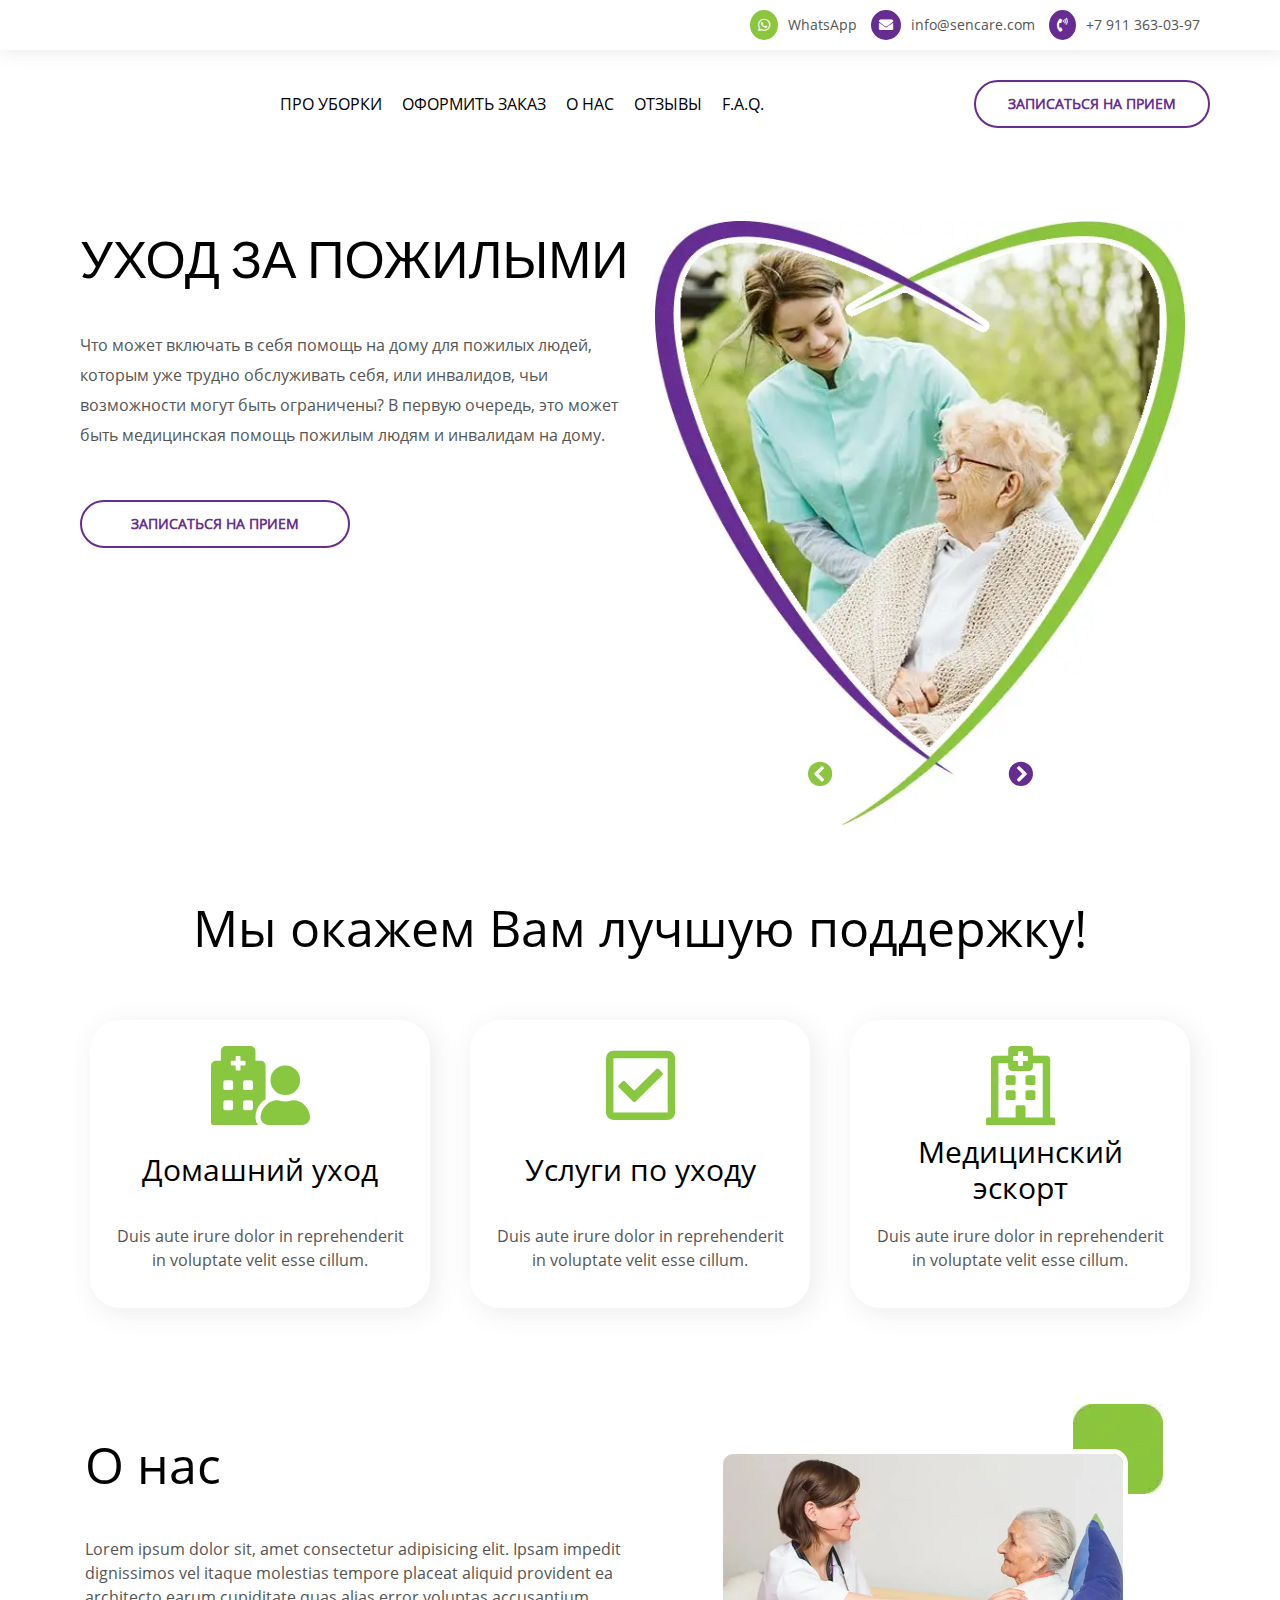
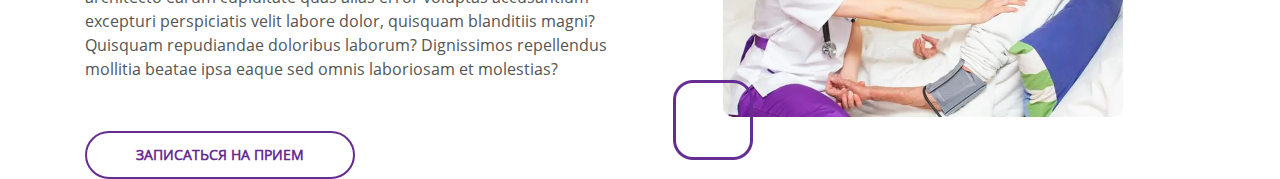
==== index.html @ 5b48b62e "fix" ====
<!DOCTYPE html>
<html lang="ru">
<head>
    <meta charset="UTF-8">
    <meta name="viewport" content="width=device-width, initial-scale=1.0">
    <link rel="stylesheet" href="css/style.min.css">
    <title>Document</title>
</head>
<body>
    <div class="wrapper">
            <header class="header" >

        <div class="header__contacts">
            <div class="_container">
                <div data-da="menu__list,5,992" class="header__items">
                    <a class="header__contacts-link header__whatsapp fab fa-whatsapp" href="https://wa.me/79113630397">WhatsApp</a>
                    <a class="header__contacts-link fas fa-envelope" href="mailto:info@sencare.com">info@sencare.com</a>
                    <a class="header__contacts-link fas fa-phone-volume" href="tel:79113630397">+7 911 363-03-97</a>
                </div>
            </div>
        </div>

        <div class="header__container _container">
            <div class="header__menu menu">
                <a class="header__logo" href="/"><picture><source srcset="img/Logo.webp" type="image/webp"><img src="img/Logo.png" alt=""></picture></a>
                <div class="menu__icon icon-menu">
                    <span></span>
                    <span></span>
                    <span></span>
                </div>
                <nav class="menu__body">
                    <ul class="menu__list">
                            <li><a href="#" class="menu__link">Про уборки</a></li>
                            <li><a href="#" class="menu__link">Оформить заказ</a></li>
                            <li><a href="#" class="menu__link">О нас</a></li>
                            <li><a href="#" class="menu__link">Отзывы</a></li>
                            <li><a href="#" class="menu__link">F.A.Q.</a></li>
                    </ul>
                </nav>
                <a  data-da="menu__list,8,992" class="header__enter" href="#">ЗАПИСАТЬСЯ НА ПРИЕМ</a>
            </div>
        </div>
    </header>



        <main>
        <article>
           
   <div class="hero section">
      <div class="hero__container _container">
         <div class="hero__element hero__element-title">
            <div class="hero__title">
               <h1>Уход за пожилыми</h1>
            </div>
            <div class="hero__subtitle">
               <p>Что может включать в себя помощь на дому для пожилых людей, которым уже трудно обслуживать себя, или инвалидов, чьи возможности могут быть ограничены? В первую очередь, это может быть медицинская помощь пожилым людям и инвалидам на дому.</p>
            </div>
            <div class="hero__button">
               <a href="#">Записаться на прием</a>
            </div>
         </div>
         <div class="hero__element hero__element-slider">
            <div class="hero__slider">
               <div class="hero__slider-block">
                  <picture><source srcset="./img/oldwomen.webp" type="image/webp"><img src="./img/oldwomen.jpg" alt=""></picture>
                  <picture><source srcset="./img/0223_637255878101756199.webp" type="image/webp"><img src="./img/0223_637255878101756199.jpg" alt=""></picture>
                  <picture><source srcset="./img/pozily.webp" type="image/webp"><img src="./img/pozily.jpg" alt=""></picture>
               </div>
            </div>
         </div>
      </div>
   </div>
   
   
   <section class="section offer">
      <div class="offer__container _container">
         <div class="section__title">
            <h2>Мы окажем Вам лучшую поддержку!</h2>
         </div>
   
         <div class="offer__item">
            <div class="offer__items">
               <div class="offer__items-icon">
                  <i class="fas fa-hospital-user"></i>
               </div>
               <div class="offer__items-title">
                  <h3>Домашний уход</h3>
               </div>
               <div class="offer__items-desk">
                  <p>Duis aute irure dolor in reprehenderit in voluptate velit esse cillum.</p>
                  
               </div>
            </div>
            <div class="offer__items">
               <div class="offer__items-icon">
                  <i class="far fa-check-square"></i>
               </div>
               <div class="offer__items-title">
                  <h3> Услуги по уходу</h3>
               </div>
               <div class="offer__items-desk">
                  <p>Duis aute irure dolor in reprehenderit in voluptate velit esse cillum.</p>
               </div>
            </div>
            <div class="offer__items">
               <div class="offer__items-icon">
                  <i class="far fa-hospital"></i>
               </div>
               <div class="offer__items-title">
                  <h3>Медицинский эскорт</h3>
               </div>
               <div class="offer__items-desk">
                  <p>Duis aute irure dolor in reprehenderit in voluptate velit esse cillum.</p>
               </div>
            </div>
         </div>
      </div>
   </section>

<section class="about section">
   <div class="about__container _container">
      <div class="about__items">
         <div class="about__item">
            <div class="section__title section__title-about">
               <h2>О нас</h2>
            </div>
            <div class="about__description">
               <p>Lorem ipsum dolor sit, amet consectetur adipisicing elit. Ipsam impedit dignissimos vel itaque molestias tempore placeat aliquid provident ea architecto earum cupiditate quas alias error voluptas accusantium excepturi perspiciatis velit labore dolor, quisquam blanditiis magni? Quisquam repudiandae doloribus laborum? Dignissimos repellendus mollitia beatae ipsa eaque sed omnis laboriosam et molestias?</p>
            </div>
            <div class="hero__button">
               <a href="#">Записаться на прием</a>
            </div>
         </div>
         <div class="about__image">
            <div class="about__image-block">
               <picture><source srcset="./img/5556.webp" type="image/webp"><img src="./img/5556.jpg" alt=""></picture>
            </div>
         </div>
      </div>
   </div>
</section>











</article>




        </main>
        
    </div>
    <script src="js/script.min.js"></script>

</body>
</html>
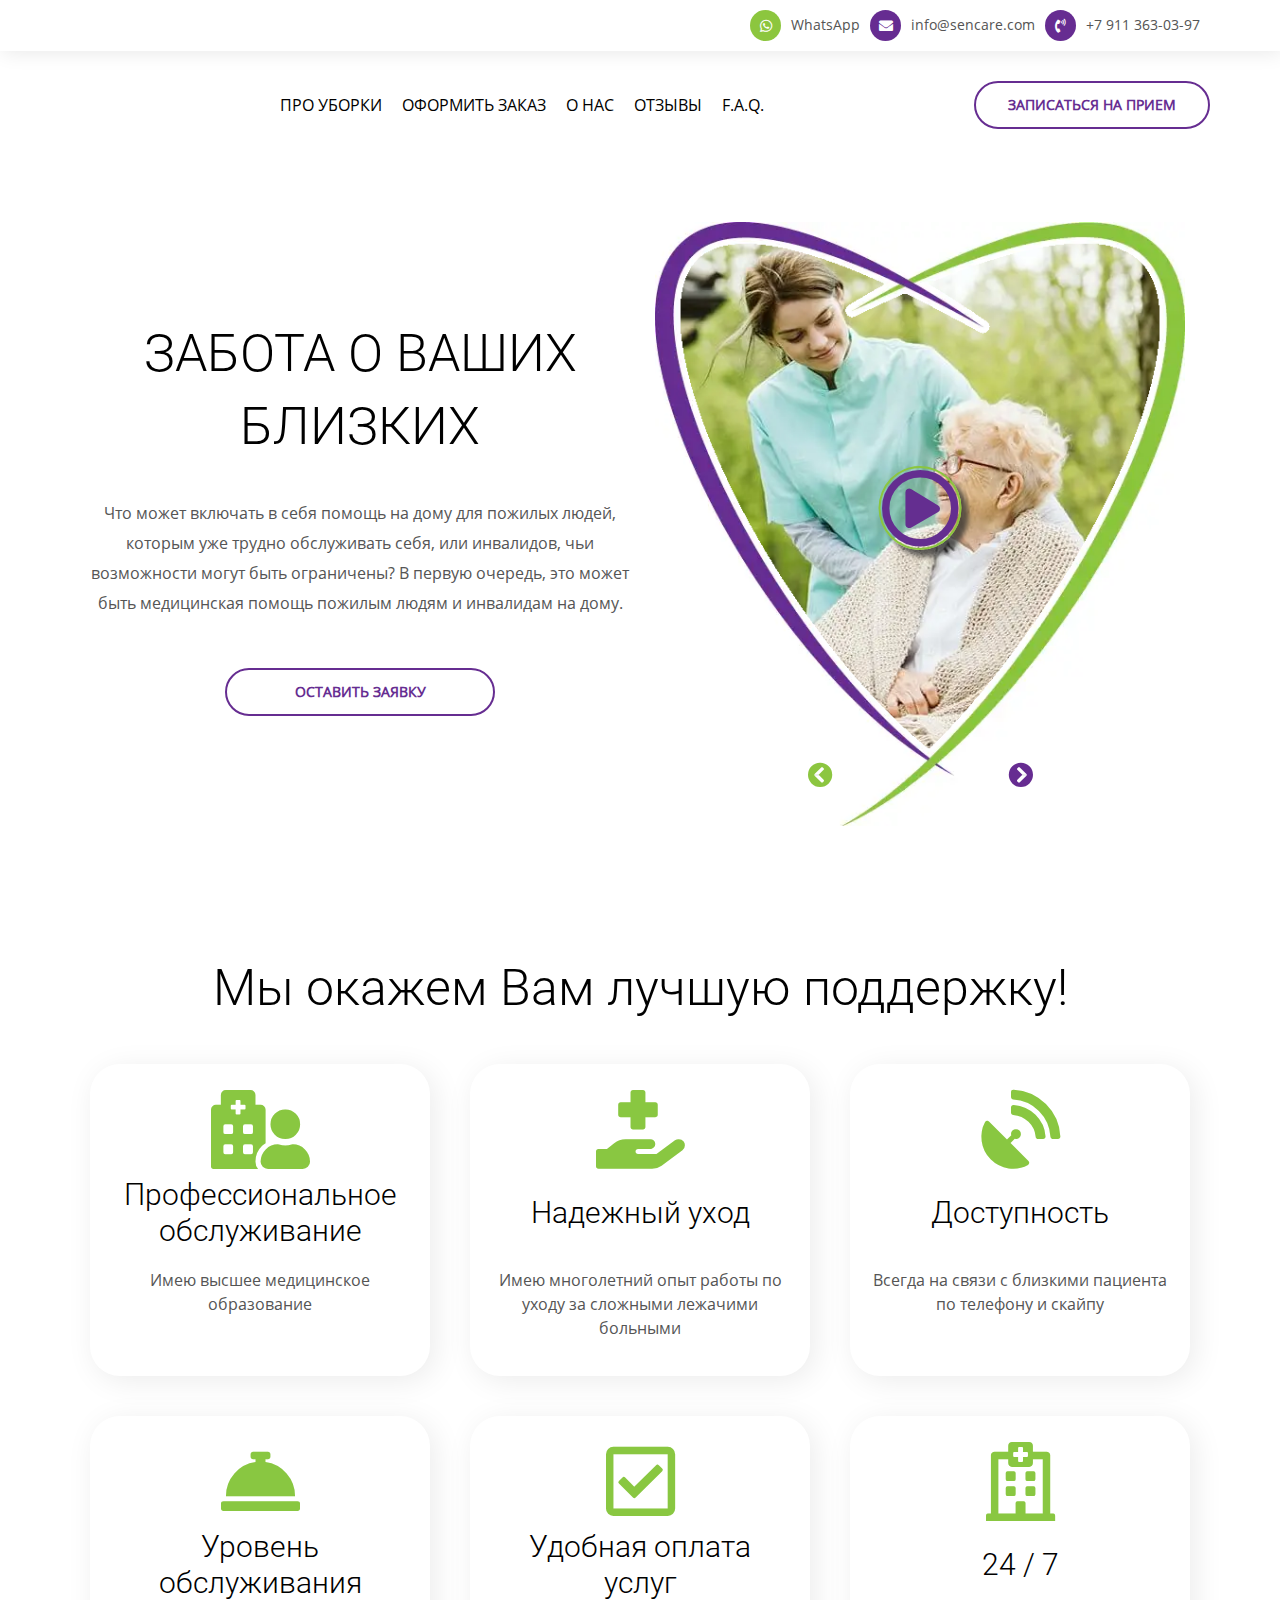
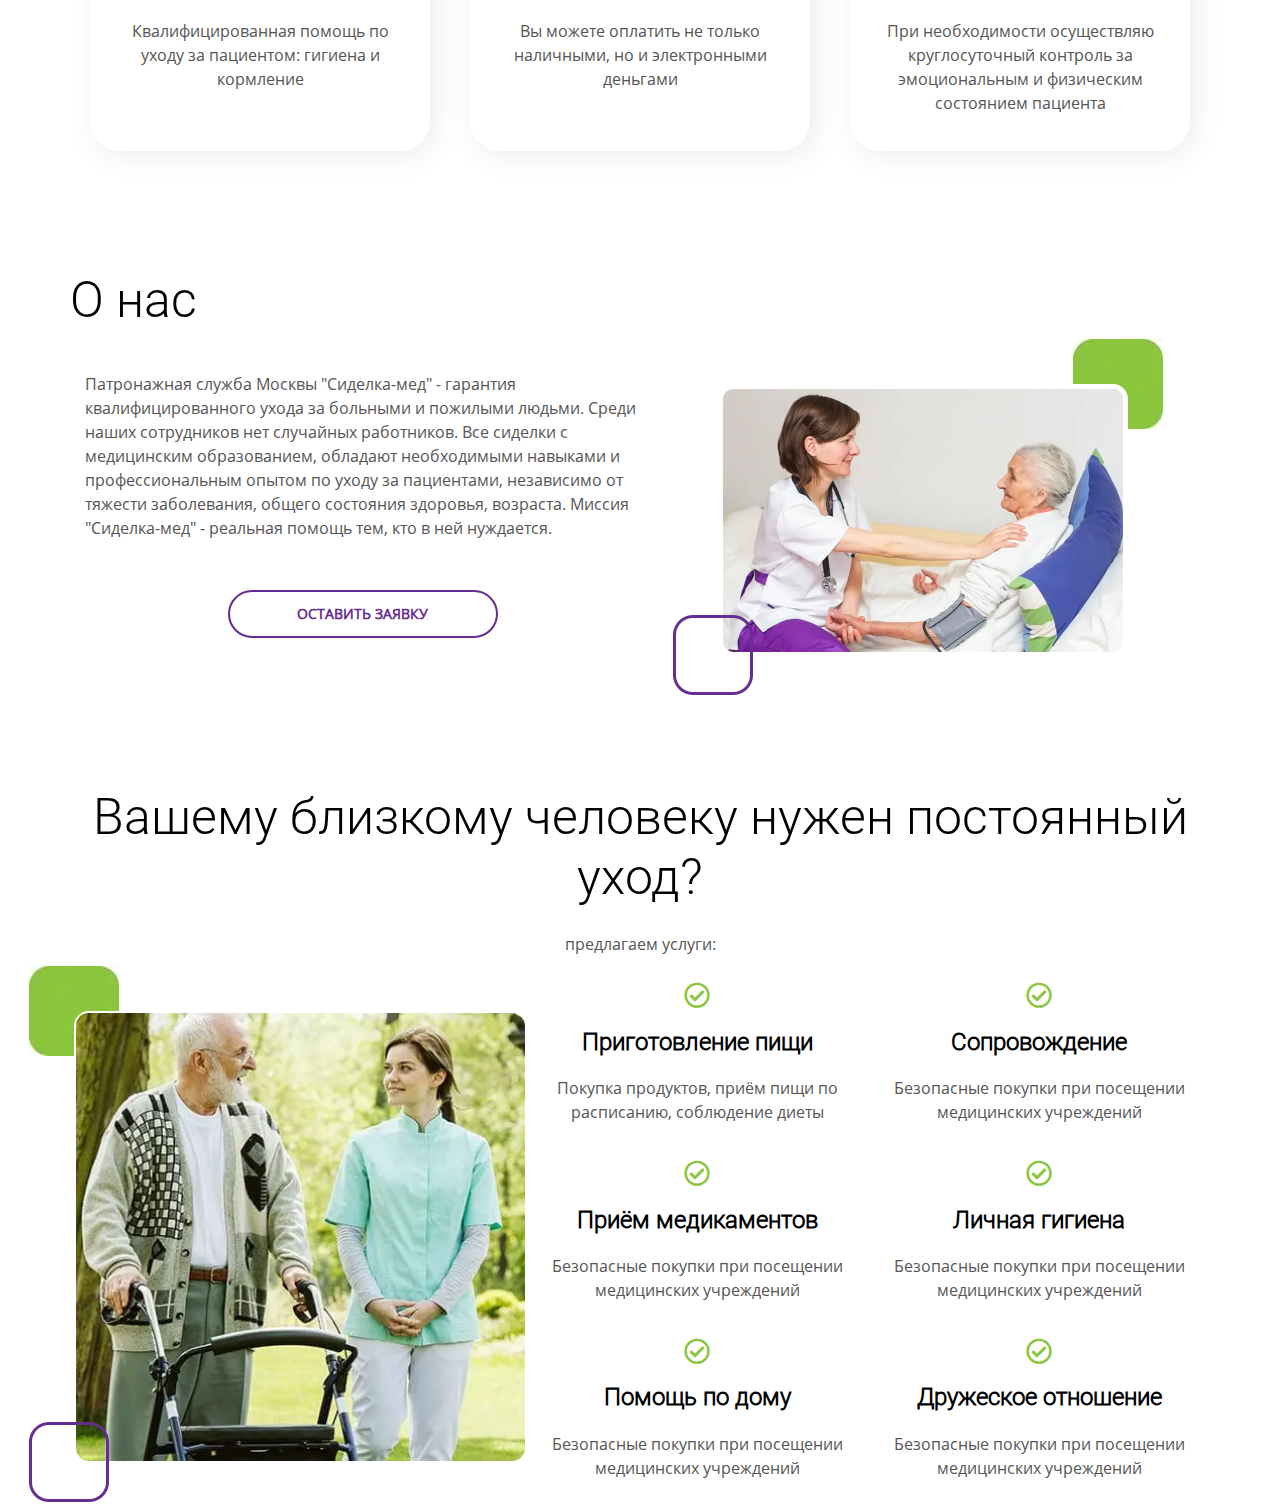
==== commit f5dce1ee: "add youtube" ====
--- a/index.html
+++ b/index.html
@@ -1,165 +1,347 @@
-<!DOCTYPE html>
-<html lang="ru">
-<head>
-    <meta charset="UTF-8">
-    <meta name="viewport" content="width=device-width, initial-scale=1.0">
-    <link rel="stylesheet" href="css/style.min.css">
-    <title>Document</title>
-</head>
-<body>
-    <div class="wrapper">
-            <header class="header" >
-
-        <div class="header__contacts">
-            <div class="_container">
-                <div data-da="menu__list,5,992" class="header__items">
-                    <a class="header__contacts-link header__whatsapp fab fa-whatsapp" href="https://wa.me/79113630397">WhatsApp</a>
-                    <a class="header__contacts-link fas fa-envelope" href="mailto:info@sencare.com">info@sencare.com</a>
-                    <a class="header__contacts-link fas fa-phone-volume" href="tel:79113630397">+7 911 363-03-97</a>
-                </div>
-            </div>
-        </div>
-
-        <div class="header__container _container">
-            <div class="header__menu menu">
-                <a class="header__logo" href="/"><picture><source srcset="img/Logo.webp" type="image/webp"><img src="img/Logo.png" alt=""></picture></a>
-                <div class="menu__icon icon-menu">
-                    <span></span>
-                    <span></span>
-                    <span></span>
-                </div>
-                <nav class="menu__body">
-                    <ul class="menu__list">
-                            <li><a href="#" class="menu__link">Про уборки</a></li>
-                            <li><a href="#" class="menu__link">Оформить заказ</a></li>
-                            <li><a href="#" class="menu__link">О нас</a></li>
-                            <li><a href="#" class="menu__link">Отзывы</a></li>
-                            <li><a href="#" class="menu__link">F.A.Q.</a></li>
-                    </ul>
-                </nav>
-                <a  data-da="menu__list,8,992" class="header__enter" href="#">ЗАПИСАТЬСЯ НА ПРИЕМ</a>
-            </div>
-        </div>
-    </header>
-
-
-
-        <main>
-        <article>
-           
-   <div class="hero section">
-      <div class="hero__container _container">
-         <div class="hero__element hero__element-title">
-            <div class="hero__title">
-               <h1>Уход за пожилыми</h1>
-            </div>
-            <div class="hero__subtitle">
-               <p>Что может включать в себя помощь на дому для пожилых людей, которым уже трудно обслуживать себя, или инвалидов, чьи возможности могут быть ограничены? В первую очередь, это может быть медицинская помощь пожилым людям и инвалидам на дому.</p>
-            </div>
-            <div class="hero__button">
-               <a href="#">Записаться на прием</a>
-            </div>
-         </div>
-         <div class="hero__element hero__element-slider">
-            <div class="hero__slider">
-               <div class="hero__slider-block">
-                  <picture><source srcset="./img/oldwomen.webp" type="image/webp"><img src="./img/oldwomen.jpg" alt=""></picture>
-                  <picture><source srcset="./img/0223_637255878101756199.webp" type="image/webp"><img src="./img/0223_637255878101756199.jpg" alt=""></picture>
-                  <picture><source srcset="./img/pozily.webp" type="image/webp"><img src="./img/pozily.jpg" alt=""></picture>
-               </div>
-            </div>
-         </div>
-      </div>
-   </div>
-   
-   
-   <section class="section offer">
-      <div class="offer__container _container">
-         <div class="section__title">
-            <h2>Мы окажем Вам лучшую поддержку!</h2>
-         </div>
-   
-         <div class="offer__item">
-            <div class="offer__items">
-               <div class="offer__items-icon">
-                  <i class="fas fa-hospital-user"></i>
-               </div>
-               <div class="offer__items-title">
-                  <h3>Домашний уход</h3>
-               </div>
-               <div class="offer__items-desk">
-                  <p>Duis aute irure dolor in reprehenderit in voluptate velit esse cillum.</p>
-                  
-               </div>
-            </div>
-            <div class="offer__items">
-               <div class="offer__items-icon">
-                  <i class="far fa-check-square"></i>
-               </div>
-               <div class="offer__items-title">
-                  <h3> Услуги по уходу</h3>
-               </div>
-               <div class="offer__items-desk">
-                  <p>Duis aute irure dolor in reprehenderit in voluptate velit esse cillum.</p>
-               </div>
-            </div>
-            <div class="offer__items">
-               <div class="offer__items-icon">
-                  <i class="far fa-hospital"></i>
-               </div>
-               <div class="offer__items-title">
-                  <h3>Медицинский эскорт</h3>
-               </div>
-               <div class="offer__items-desk">
-                  <p>Duis aute irure dolor in reprehenderit in voluptate velit esse cillum.</p>
-               </div>
-            </div>
-         </div>
-      </div>
-   </section>
-
-<section class="about section">
-   <div class="about__container _container">
-      <div class="about__items">
-         <div class="about__item">
-            <div class="section__title section__title-about">
-               <h2>О нас</h2>
-            </div>
-            <div class="about__description">
-               <p>Lorem ipsum dolor sit, amet consectetur adipisicing elit. Ipsam impedit dignissimos vel itaque molestias tempore placeat aliquid provident ea architecto earum cupiditate quas alias error voluptas accusantium excepturi perspiciatis velit labore dolor, quisquam blanditiis magni? Quisquam repudiandae doloribus laborum? Dignissimos repellendus mollitia beatae ipsa eaque sed omnis laboriosam et molestias?</p>
-            </div>
-            <div class="hero__button">
-               <a href="#">Записаться на прием</a>
-            </div>
-         </div>
-         <div class="about__image">
-            <div class="about__image-block">
-               <picture><source srcset="./img/5556.webp" type="image/webp"><img src="./img/5556.jpg" alt=""></picture>
-            </div>
-         </div>
-      </div>
-   </div>
-</section>
-
-
-
-
-
-
-
-
-
-
-
-</article>
-
-
-
-
-        </main>
-        
-    </div>
-    <script src="js/script.min.js"></script>
-
-</body>
+<!DOCTYPE html>+<html lang="ru">+<head>+    <meta charset="UTF-8">+    <meta name="viewport" content="width=device-width, initial-scale=1.0">+    <link rel="stylesheet" href="css/style.min.css">+    <title>Document</title>+</head>+<body>+    <div class="wrapper">+            <header class="header" >++        <div class="header__contacts">+            <div class="_container">+                <div data-da="menu__list,5,992" class="header__items">+                    <a class="header__contacts-link header__whatsapp fab fa-whatsapp" href="https://wa.me/79113630397">WhatsApp</a>+                    <a class="header__contacts-link fas fa-envelope" href="mailto:info@sencare.com">info@sencare.com</a>+                    <a class="header__contacts-link fas fa-phone-volume" href="tel:79113630397">+7 911 363-03-97</a>+                </div>+            </div>+        </div>++        <div class="header__container _container">+            <div class="header__menu menu">+                <a class="header__logo" href="/"><picture><source srcset="img/Logo.webp" type="image/webp"><img src="img/Logo.png" alt=""></picture></a>+                <div class="menu__icon icon-menu">+                    <span></span>+                    <span></span>+                    <span></span>+                </div>+                <nav class="menu__body">+                    <ul class="menu__list">+                            <li><a href="#" class="menu__link">Про уборки</a></li>+                            <li><a href="#" class="menu__link">Оформить заказ</a></li>+                            <li><a href="#" class="menu__link">О нас</a></li>+                            <li><a href="#" class="menu__link">Отзывы</a></li>+                            <li><a href="#" class="menu__link">F.A.Q.</a></li>+                    </ul>+                </nav>+                <a  data-da="menu__list,8,992" class="header__enter" href="#">ЗАПИСАТЬСЯ НА ПРИЕМ</a>+            </div>+        </div>+    </header>++++        <main>+            <article>+   <div class="hero section">+      <div class="hero__container _container">+         <div class="hero__element hero__element-title">+            <div class="hero__title">+               <h1>Забота о Ваших близких</h1>+            </div>+            <div class="hero__subtitle">+               <p>Что может включать в себя помощь на дому для пожилых людей, которым уже трудно обслуживать себя, или инвалидов, чьи возможности могут быть ограничены? В первую очередь, это может быть медицинская помощь пожилым людям и инвалидам на дому.</p>+            </div>+            <div class="hero__button">+               <a href="#">Оставить заявку</a>+            </div>+         </div>+         <div class="hero__element hero__element-slider">+            <div class="hero__slider">+               <div class="hero__slider-youtube  js-trigger-video-modal"  data-youtube-id="8JLVFdvOZoM" ><i class="far fa-play-circle"></i></div>+               <div class="hero__slider-block">+                  <picture><source srcset="./img/oldwomen.webp" type="image/webp"><img src="./img/oldwomen.jpg" alt=""></picture>+                  <picture><source srcset="./img/0223_637255878101756199.webp" type="image/webp"><img src="./img/0223_637255878101756199.jpg" alt=""></picture>+                  <picture><source srcset="./img/pozily.webp" type="image/webp"><img src="./img/pozily.jpg" alt=""></picture>+               </div>+            </div>+         </div>+      </div>+   </div>+   +   +   <section class="section offer">+      <div class="offer__container _container">+         <div class="section__title">+            <h2>Мы окажем Вам лучшую поддержку!</h2>+         </div>+   +         <div class="offer__item">+            <div class="offer__items">+               <div class="offer__items-icon">+                  <i class="fas fa-hospital-user"></i>+               </div>+               <div class="offer__items-title">+                  <h3>Профессиональное обслуживание</h3>+               </div>+               <div class="offer__items-desk">+                  <p>Имею высшее медицинское+                     образование </p>+                  +               </div>+            </div>+            <div class="offer__items">+               <div class="offer__items-icon">+                  <i class="fas fa-hand-holding-medical"></i>+               </div>+               <div class="offer__items-title">+                  <h3>Надежный уход</h3>+               </div>+               <div class="offer__items-desk">+                  <p>Имею многолетний опыт работы+                     по уходу за сложными лежачими+                     больными</p>+               </div>+            </div>+            <div class="offer__items">+               <div class="offer__items-icon">+                  <i class="fas fa-satellite-dish"></i>+               </div>+               <div class="offer__items-title">+                  <h3>Доступность</h3>+               </div>+               <div class="offer__items-desk">+                  <p>Всегда на связи с близкими+                     пациента по телефону и скайпу</p>+               </div>+            </div>+            <div class="offer__items">+               <div class="offer__items-icon">+                  <i class="fas fa-concierge-bell"></i>+               </div>+               <div class="offer__items-title">+                  <h3>Уровень обслуживания</h3>+               </div>+               <div class="offer__items-desk">+                  <p>Квалифицированная помощь по+                     уходу за пациентом: гигиена и+                     кормление</p>+                  +               </div>+            </div>+            <div class="offer__items">+               <div class="offer__items-icon">+                  <i class="far fa-check-square"></i>+               </div>+               <div class="offer__items-title">+                  <h3>Удобная оплата услуг</h3>+               </div>+               <div class="offer__items-desk">+                  <p>Вы можете оплатить не только+                     наличными, но и электронными+                     деньгами</p>+               </div>+            </div>+            <div class="offer__items">+               <div class="offer__items-icon">+                  <i class="far fa-hospital"></i>+               </div>+               <div class="offer__items-title">+                  <h3>24 / 7</h3>+               </div>+               <div class="offer__items-desk">+                  <p>При необходимости осуществляю+                     круглосуточный контроль за+                     эмоциональным и физическим+                     состоянием пациента</p>+               </div>+            </div>+         </div>+      </div>+   </section>++<section class="about section">+   <div class="about__container _container">+      <div class="section__title section__title-about">+         <h2>О нас</h2>+      </div>+      <div class="about__items">+         <div class="about__item">+            <div class="about__description">+               <p>Патронажная служба Москвы "Сиделка-мед" - гарантия квалифицированного ухода за больными и пожилыми людьми. Среди наших сотрудников нет случайных работников. Все сиделки с медицинским образованием, обладают необходимыми навыками и профессиональным опытом по уходу за пациентами, независимо от тяжести заболевания, общего состояния здоровья, возраста. Миссия "Сиделка-мед" - реальная помощь тем, кто в ней нуждается.</p>+            </div>+            <div class="hero__button">+               <a href="#">Оставить заявку</a>+            </div>+         </div>+         <div class="about__image">+            <div class="about__image-block">+               <picture><source srcset="./img/5556.webp" type="image/webp"><img src="./img/5556.jpg" alt=""></picture>+            </div>+         </div>+      </div>+   </div>+</section>++<section class="service">+   <div class="service__container _container">+      <div class="section__title section__title-service">+         <h2>Вашему близкому человеку нужен постоянный уход?</h2>+         <p>предлагаем услуги:</p>+      </div>+      <div class="service__items">+         <div class="service__description">+            <picture><source srcset="./img/old-man.webp" type="image/webp"><img src="./img/old-man.jpg" alt=""></picture>+         </div>+         <div class="service__usl">+            <div class="service__block">+               <div class="service__block-icon">+                  <i class="far fa-check-circle"></i>+               </div>+               <div class="service__block-title">+                  <h2>Приготовление пищи</h2>+               </div>+               <div class="service__block-desk">+                  <p>Покупка продуктов, приём пищи по расписанию, соблюдение диеты</p>+               </div>+               <div class="service__block-prise">+               </div>+            </div>+            <div class="service__block">+               <div class="service__block-icon">+                  <i class="far fa-check-circle"></i>+               </div>+               <div class="service__block-title">+                  <h2>Сопровождение</h2>+               </div>+               <div class="service__block-desk">+                  <p>Безопасные покупки при посещении  медицинских учреждений</p>+               </div>+               <div class="service__block-prise">+               </div>+            </div>+            <div class="service__block">+               <div class="service__block-icon">+                  <i class="far fa-check-circle"></i>+               </div>+               <div class="service__block-title">+                  <h2>Приём медикаментов</h2>+               </div>+               <div class="service__block-desk">+                  <p>Безопасные покупки при посещении  медицинских учреждений</p>+               </div>+               <div class="service__block-prise">+               </div>+            </div>+            <div class="service__block">+               <div class="service__block-icon">+                  <i class="far fa-check-circle"></i>+               </div>+               <div class="service__block-title">+                  <h2>Личная гигиена</h2>+               </div>+               <div class="service__block-desk">+                  <p>Безопасные покупки при посещении  медицинских учреждений</p>+               </div>+               <div class="service__block-prise">+               </div>+            </div>+            <div class="service__block">+               <div class="service__block-icon">+                  <i class="far fa-check-circle"></i>+               </div>+               <div class="service__block-title">+                  <h2>Помощь по дому</h2>+               </div>+               <div class="service__block-desk">+                  <p>Безопасные покупки при посещении  медицинских учреждений</p>+               </div>+               <div class="service__block-prise">+               </div>+            </div>+            <div class="service__block">+               <div class="service__block-icon">+                  <i class="far fa-check-circle"></i>+               </div>+               <div class="service__block-title">+                  <h2>Дружеское отношение</h2>+               </div>+               <div class="service__block-desk">+                  <p>Безопасные покупки при посещении  медицинских учреждений</p>+               </div>+               <div class="service__block-prise">+               </div>+            </div>+         </div>+      </div>+   </div>+</section>++++++++++</article>++++<!-- video modal -->+<section class="video-modal">++   <!-- Modal Content Wrapper -->+   <div +        id="video-modal-content" class="video-modal-content"+    >+     +      <!-- iframe -->+      <iframe id="youtube"width="100%" height="100%" frameborder="0" allow="autoplay" allowfullscreen src="" ></iframe>++       <a +          href="#" +          class="close-video-modal" +       >+          <!-- X close video icon -->+         <svg +           version="1.1" +           xmlns="http://www.w3.org/2000/svg" +           xmlns:xlink="http://www.w3.org/1999/xlink"+           x="0"+           y="0"+           viewBox="0 0 32 32" +           style="enable-background:new 0 0 32 32;" +           xml:space="preserve" +           width="24" +           height="24" +         >++           <g id="icon-x-close">+               <path fill="#ffffff" d="M30.3448276,31.4576271 C29.9059965,31.4572473 29.4852797,31.2855701 29.1751724,30.980339 L0.485517241,2.77694915 C-0.122171278,2.13584324 -0.104240278,1.13679247 0.52607603,0.517159487 C1.15639234,-0.102473494 2.17266813,-0.120100579 2.82482759,0.477288136 L31.5144828,28.680678 C31.9872448,29.1460053 32.1285698,29.8453523 31.8726333,30.4529866 C31.6166968,31.0606209 31.0138299,31.4570487 30.3448276,31.4576271 Z" id="Shape"></path>+               <path fill="#ffffff" d="M1.65517241,31.4576271 C0.986170142,31.4570487 0.383303157,31.0606209 0.127366673,30.4529866 C-0.12856981,29.8453523 0.0127551942,29.1460053 0.485517241,28.680678 L29.1751724,0.477288136 C29.8273319,-0.120100579 30.8436077,-0.102473494 31.473924,0.517159487 C32.1042403,1.13679247 32.1221713,2.13584324 31.5144828,2.77694915 L2.82482759,30.980339 C2.51472031,31.2855701 2.09400353,31.4572473 1.65517241,31.4576271 Z" id="Shape"></path>+           </g>++         </svg>+       </a>++   </div><!-- end modal content wrapper -->+++   <!-- clickable overlay element -->+   <div class="overlay"></div>+++</section>+<!-- end video modal -->+        </main>+        +    </div>+    <script src="js/script.min.js"></script>++</body> </html>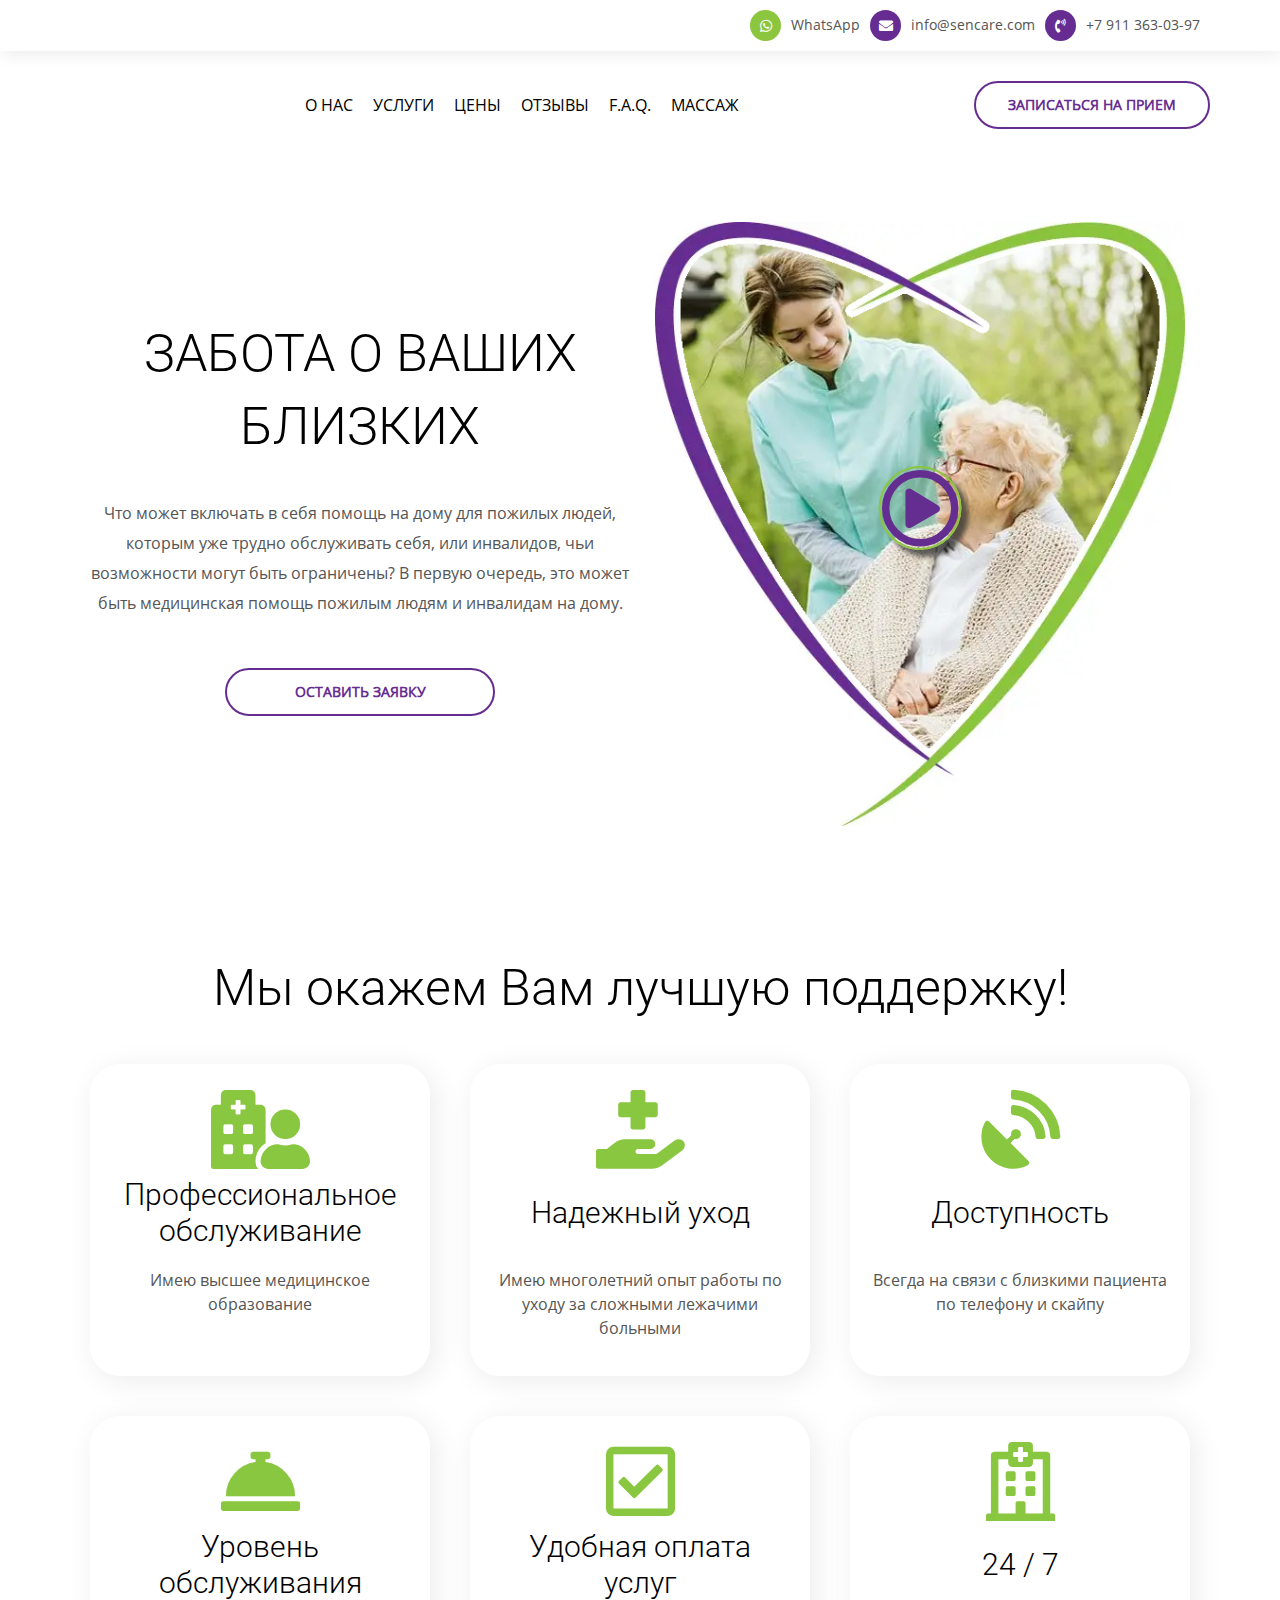
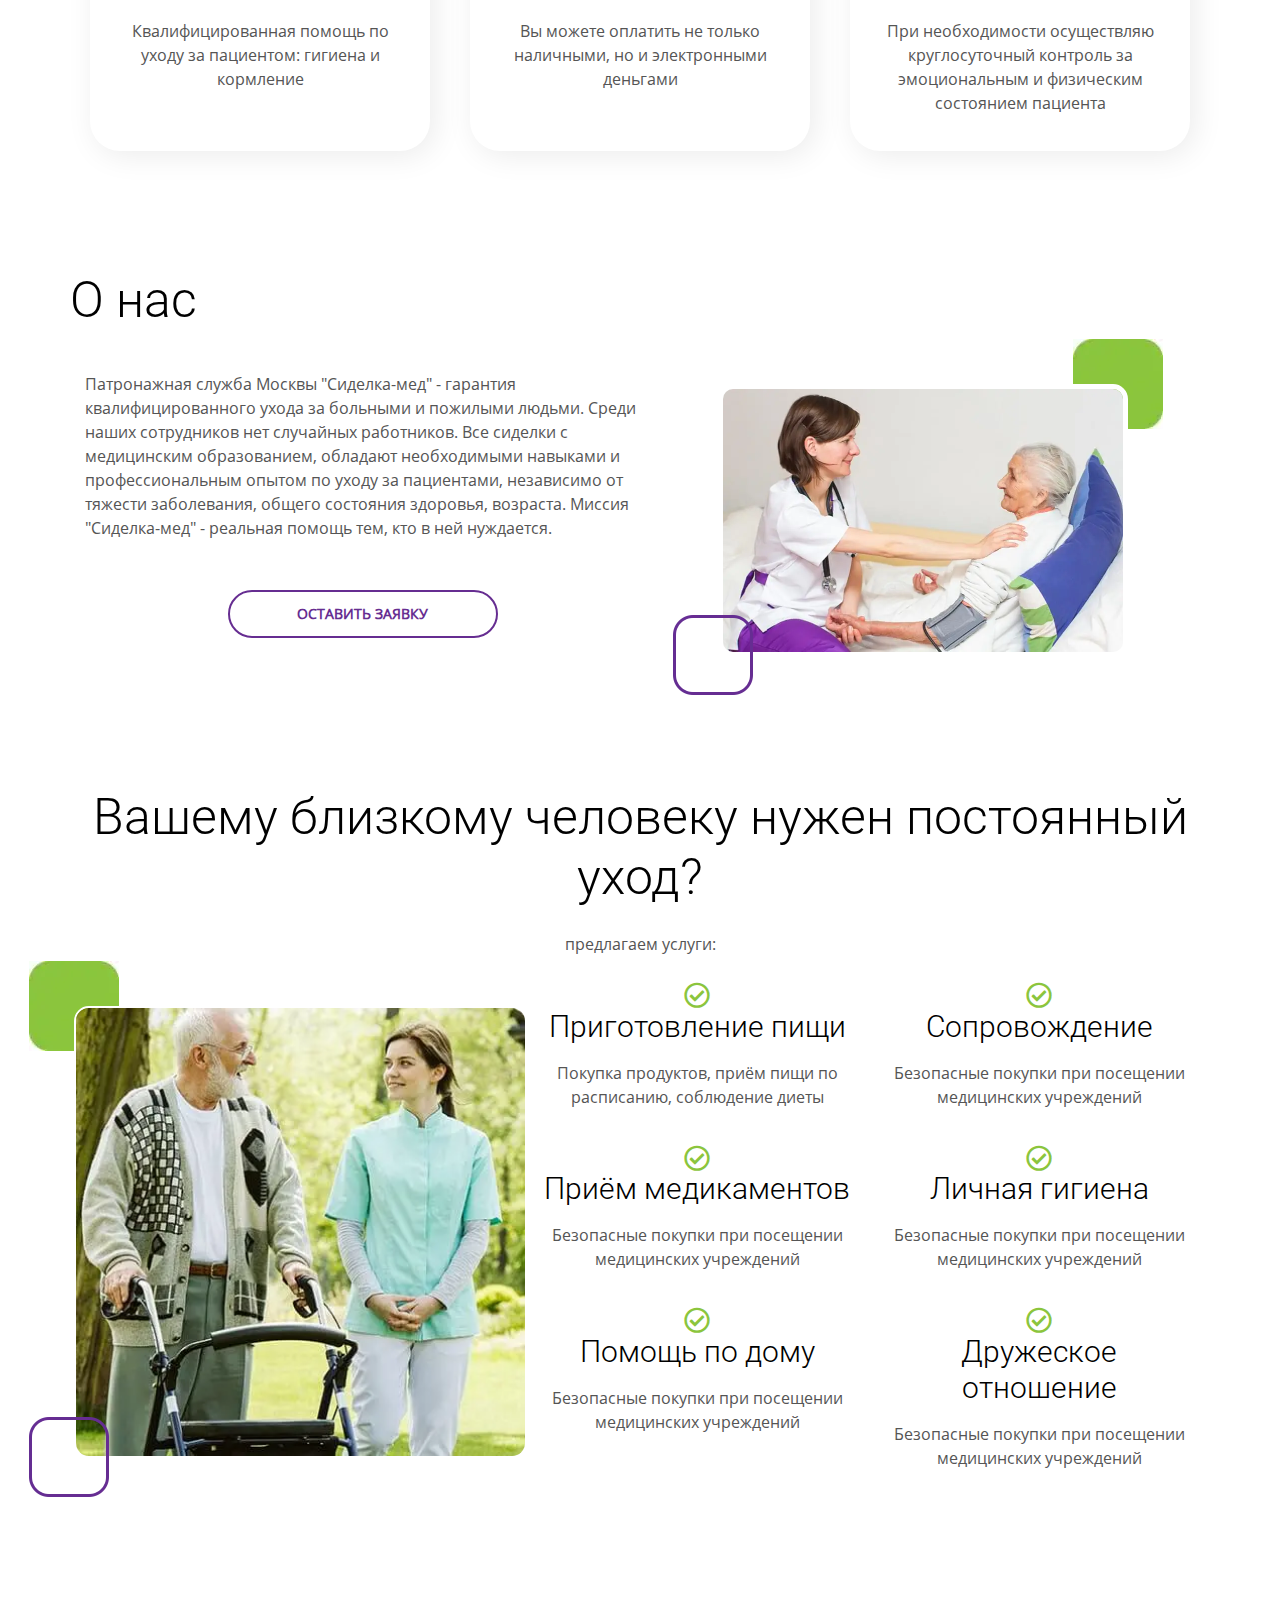
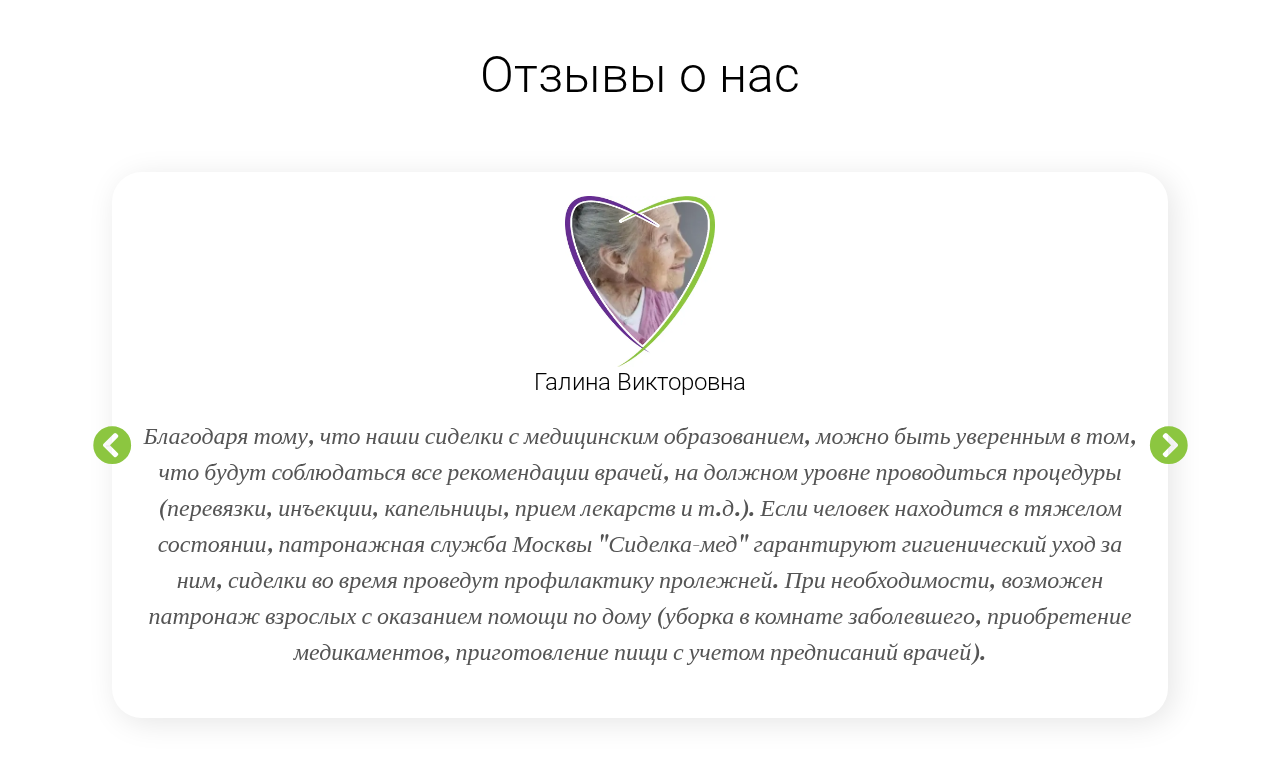
==== commit 12dd187d: "add responses" ====
--- a/index.html
+++ b/index.html
@@ -3,6 +3,9 @@
 <head>     <meta charset="UTF-8">     <meta name="viewport" content="width=device-width, initial-scale=1.0">+    <link rel="apple-touch-icon" sizes="180x180" href="img/apple-touch-icon.png">+    <link rel="icon"  sizes="32x32" href="img/favicon-32x32.png">+    <link rel="icon"  sizes="16x16" href="img/favicon-16x16.png">     <link rel="stylesheet" href="css/style.min.css">     <title>Document</title> </head>@@ -22,7 +25,7 @@
          <div class="header__container _container">             <div class="header__menu menu">-                <a class="header__logo" href="/"><picture><source srcset="img/Logo.webp" type="image/webp"><img src="img/Logo.png" alt=""></picture></a>+                <a class="header__logo" href="/"><picture><source srcset="./img/Logo.webp" type="image/webp"><img src="./img/Logo.png" alt=""></picture></a>                 <div class="menu__icon icon-menu">                     <span></span>                     <span></span>@@ -30,11 +33,12 @@
                 </div>                 <nav class="menu__body">                     <ul class="menu__list">-                            <li><a href="#" class="menu__link">Про уборки</a></li>-                            <li><a href="#" class="menu__link">Оформить заказ</a></li>-                            <li><a href="#" class="menu__link">О нас</a></li>+                        <li><a href="#" class="menu__link">О нас</a></li>+                        <li><a href="#" class="menu__link">Услуги</a></li>+                            <li><a href="#" class="menu__link">Цены</a></li>                             <li><a href="#" class="menu__link">Отзывы</a></li>                             <li><a href="#" class="menu__link">F.A.Q.</a></li>+                            <li><a href="#" class="menu__link">Массаж</a></li>                     </ul>                 </nav>                 <a  data-da="menu__list,8,992" class="header__enter" href="#">ЗАПИСАТЬСЯ НА ПРИЕМ</a>@@ -202,7 +206,7 @@
                   <i class="far fa-check-circle"></i>                </div>                <div class="service__block-title">-                  <h2>Приготовление пищи</h2>+                  <h3>Приготовление пищи</h3>                </div>                <div class="service__block-desk">                   <p>Покупка продуктов, приём пищи по расписанию, соблюдение диеты</p>@@ -215,59 +219,59 @@
                   <i class="far fa-check-circle"></i>                </div>                <div class="service__block-title">-                  <h2>Сопровождение</h2>-               </div>-               <div class="service__block-desk">-                  <p>Безопасные покупки при посещении  медицинских учреждений</p>-               </div>-               <div class="service__block-prise">-               </div>-            </div>-            <div class="service__block">-               <div class="service__block-icon">-                  <i class="far fa-check-circle"></i>-               </div>-               <div class="service__block-title">-                  <h2>Приём медикаментов</h2>-               </div>-               <div class="service__block-desk">-                  <p>Безопасные покупки при посещении  медицинских учреждений</p>-               </div>-               <div class="service__block-prise">-               </div>-            </div>-            <div class="service__block">-               <div class="service__block-icon">-                  <i class="far fa-check-circle"></i>-               </div>-               <div class="service__block-title">-                  <h2>Личная гигиена</h2>-               </div>-               <div class="service__block-desk">-                  <p>Безопасные покупки при посещении  медицинских учреждений</p>-               </div>-               <div class="service__block-prise">-               </div>-            </div>-            <div class="service__block">-               <div class="service__block-icon">-                  <i class="far fa-check-circle"></i>-               </div>-               <div class="service__block-title">-                  <h2>Помощь по дому</h2>-               </div>-               <div class="service__block-desk">-                  <p>Безопасные покупки при посещении  медицинских учреждений</p>-               </div>-               <div class="service__block-prise">-               </div>-            </div>-            <div class="service__block">-               <div class="service__block-icon">-                  <i class="far fa-check-circle"></i>-               </div>-               <div class="service__block-title">-                  <h2>Дружеское отношение</h2>+                  <h3>Сопровождение</h3>+               </div>+               <div class="service__block-desk">+                  <p>Безопасные покупки при посещении  медицинских учреждений</p>+               </div>+               <div class="service__block-prise">+               </div>+            </div>+            <div class="service__block">+               <div class="service__block-icon">+                  <i class="far fa-check-circle"></i>+               </div>+               <div class="service__block-title">+                  <h3>Приём медикаментов</h3>+               </div>+               <div class="service__block-desk">+                  <p>Безопасные покупки при посещении  медицинских учреждений</p>+               </div>+               <div class="service__block-prise">+               </div>+            </div>+            <div class="service__block">+               <div class="service__block-icon">+                  <i class="far fa-check-circle"></i>+               </div>+               <div class="service__block-title">+                  <h3>Личная гигиена</h3>+               </div>+               <div class="service__block-desk">+                  <p>Безопасные покупки при посещении  медицинских учреждений</p>+               </div>+               <div class="service__block-prise">+               </div>+            </div>+            <div class="service__block">+               <div class="service__block-icon">+                  <i class="far fa-check-circle"></i>+               </div>+               <div class="service__block-title">+                  <h3>Помощь по дому</h3>+               </div>+               <div class="service__block-desk">+                  <p>Безопасные покупки при посещении  медицинских учреждений</p>+               </div>+               <div class="service__block-prise">+               </div>+            </div>+            <div class="service__block">+               <div class="service__block-icon">+                  <i class="far fa-check-circle"></i>+               </div>+               <div class="service__block-title">+                  <h3>Дружеское отношение</h3>                </div>                <div class="service__block-desk">                   <p>Безопасные покупки при посещении  медицинских учреждений</p>@@ -280,6 +284,51 @@
    </div> </section> ++<section class="responses">+   <div class="responses__container _container">+      <div class="section__title section__title-service">+         <h2>Отзывы о нас</h2>+      </div>+      <div class="responses__slider">+         <div class="responses__slider-container">+               <div class="responses__slider-img">+                  <picture><source srcset="./img/fca18e845f7c2d051ebbe14fa919a63d.webp" type="image/webp"><img src="./img/fca18e845f7c2d051ebbe14fa919a63d.jpg" alt=""></picture>+               </div>+               <div class="responses__slider-name">+                  <p>Галина Викторовна</p>+               </div>+               <div class="responses__slider-desk">+                  <p>Благодаря тому, что наши сиделки с медицинским образованием, можно быть уверенным в том, что будут соблюдаться все рекомендации врачей, на должном уровне проводиться процедуры (перевязки, инъекции, капельницы, прием лекарств и т.д.). Если человек находится в тяжелом состоянии, патронажная служба Москвы "Сиделка-мед" гарантируют гигиенический уход за ним, сиделки во время проведут профилактику пролежней. При необходимости, возможен патронаж взрослых с оказанием помощи по дому (уборка в комнате заболевшего, приобретение медикаментов, приготовление пищи с учетом предписаний врачей).</p>+               </div>+         </div>++         <div class="responses__slider-container">+            <div class="responses__slider-img">+               <picture><source srcset="./img/team300x-1.webp" type="image/webp"><img src="./img/team300x-1.jpg" alt=""></picture>+            </div>+            <div class="responses__slider-name">+               <p>Lorem, ipsum dolor.</p>+            </div>+            <div class="responses__slider-desk">+               <p>Lorem ipsum dolor sit amet consectetur adipisicing elit. Eaque ipsum autem blanditiis tenetur labore dolorum aut deleniti eos consectetur consequuntur. Harum possimus id et optio fugit consequatur aliquam corrupti neque, unde dicta iure dolorem at quidem? Assumenda, expedita inventore ratione beatae, laboriosam eaque nulla culpa placeat at ullam ipsa ad.</p>+            </div>+         </div>++         <div class="responses__slider-container">+               <div class="responses__slider-img">+                  <picture><source srcset="./img/team300x-3.webp" type="image/webp"><img src="./img/team300x-3.jpg" alt=""></picture>+               </div>+               <div class="responses__slider-name">+                  <p>Lorem, ipsum dolor.</p>+               </div>+               <div class="responses__slider-desk">+                  <p>Lorem ipsum dolor sit amet consectetur adipisicing elit. Eaque ipsum autem blanditiis tenetur labore dolorum aut deleniti eos consectetur consequuntur. Harum possimus id et optio fugit consequatur aliquam corrupti neque, unde dicta iure dolorem at quidem? Assumenda, expedita inventore ratione beatae, laboriosam eaque nulla culpa placeat at ullam ipsa ad.</p>+               </div>+         </div>+      </div>+   </div>+</section>   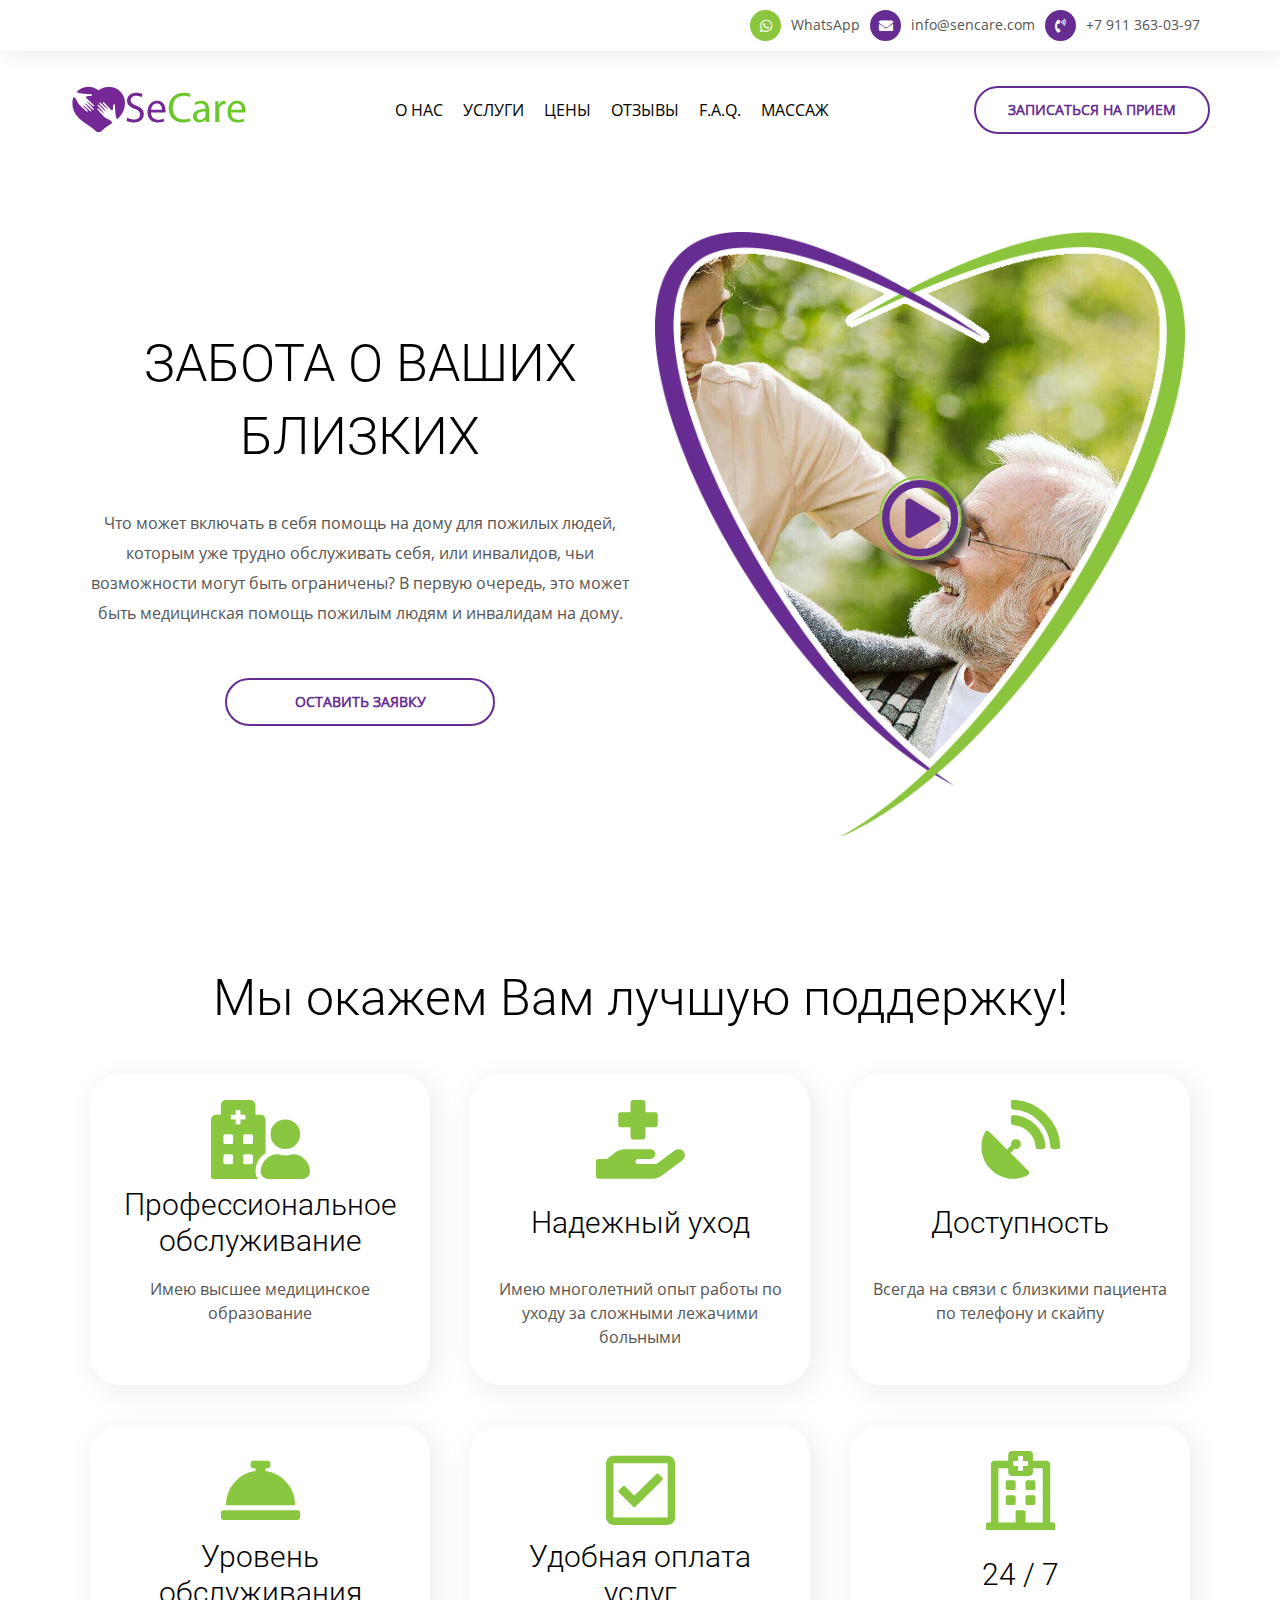
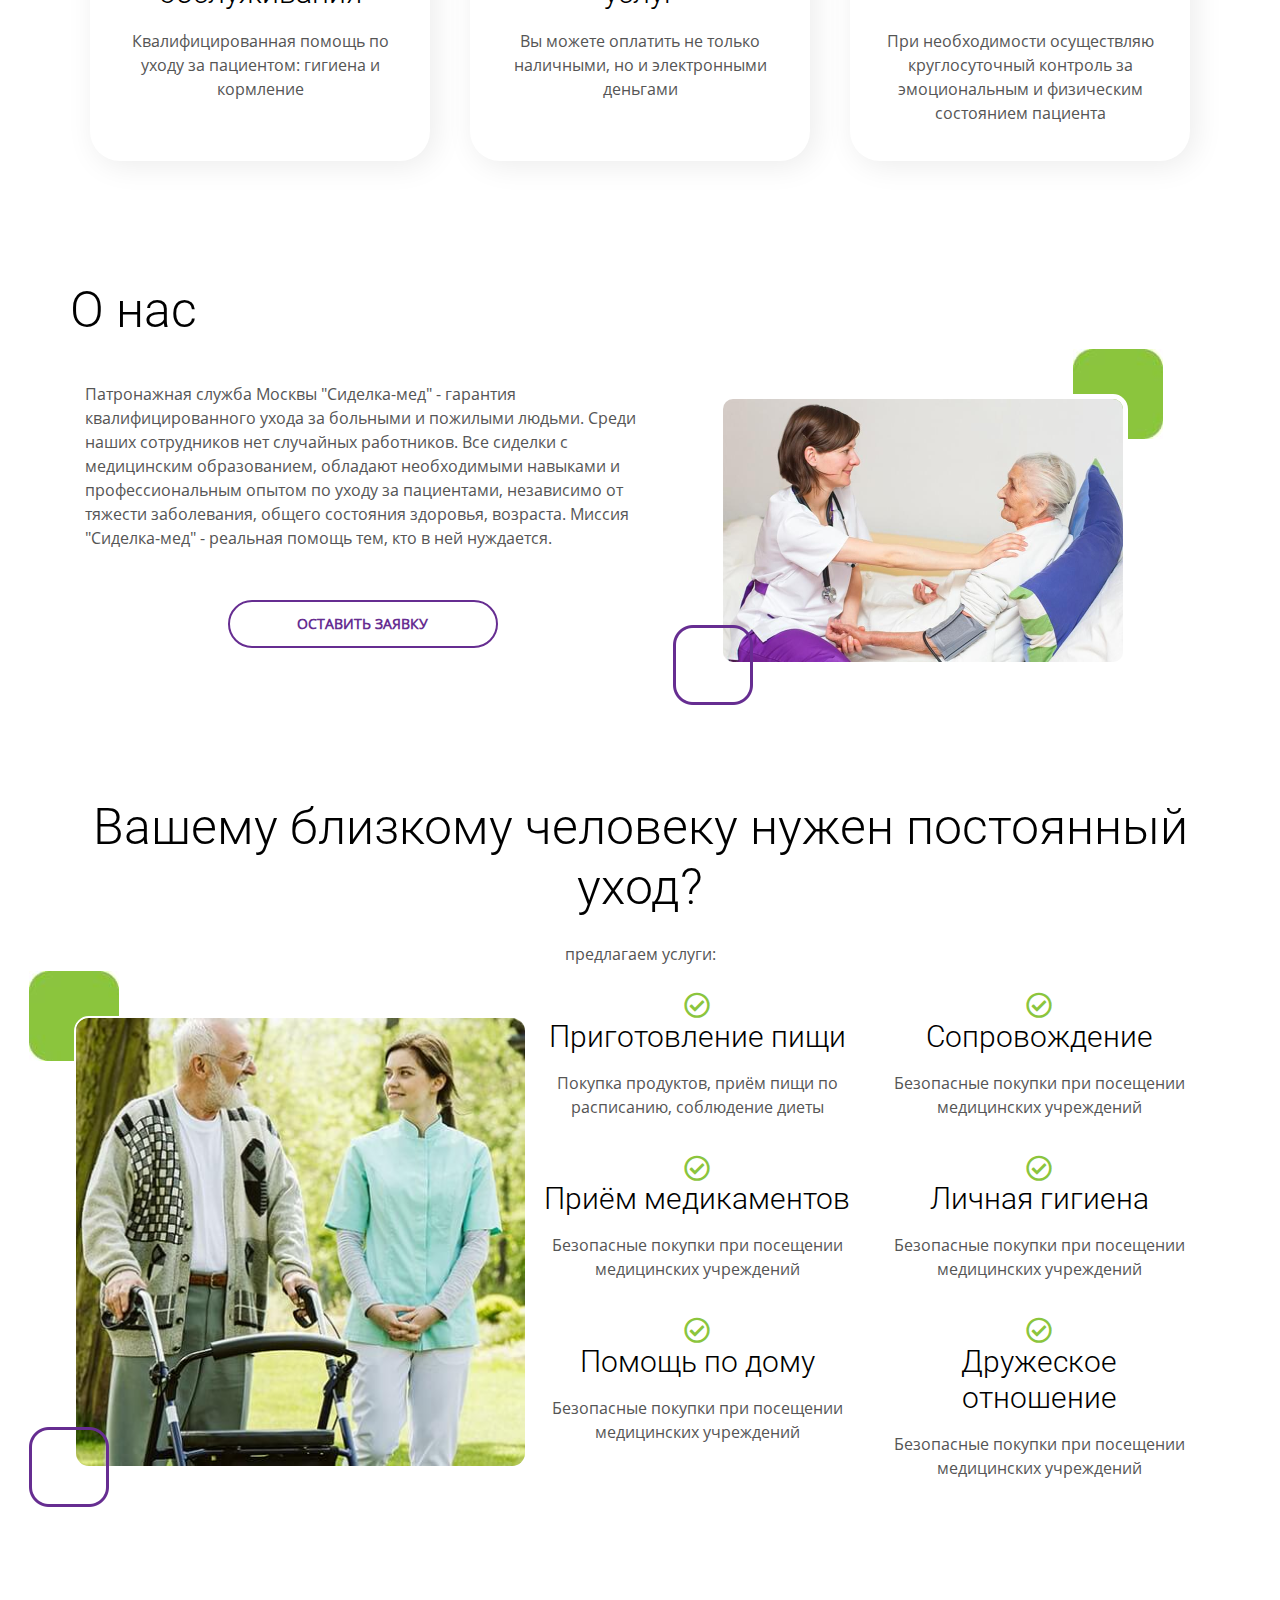
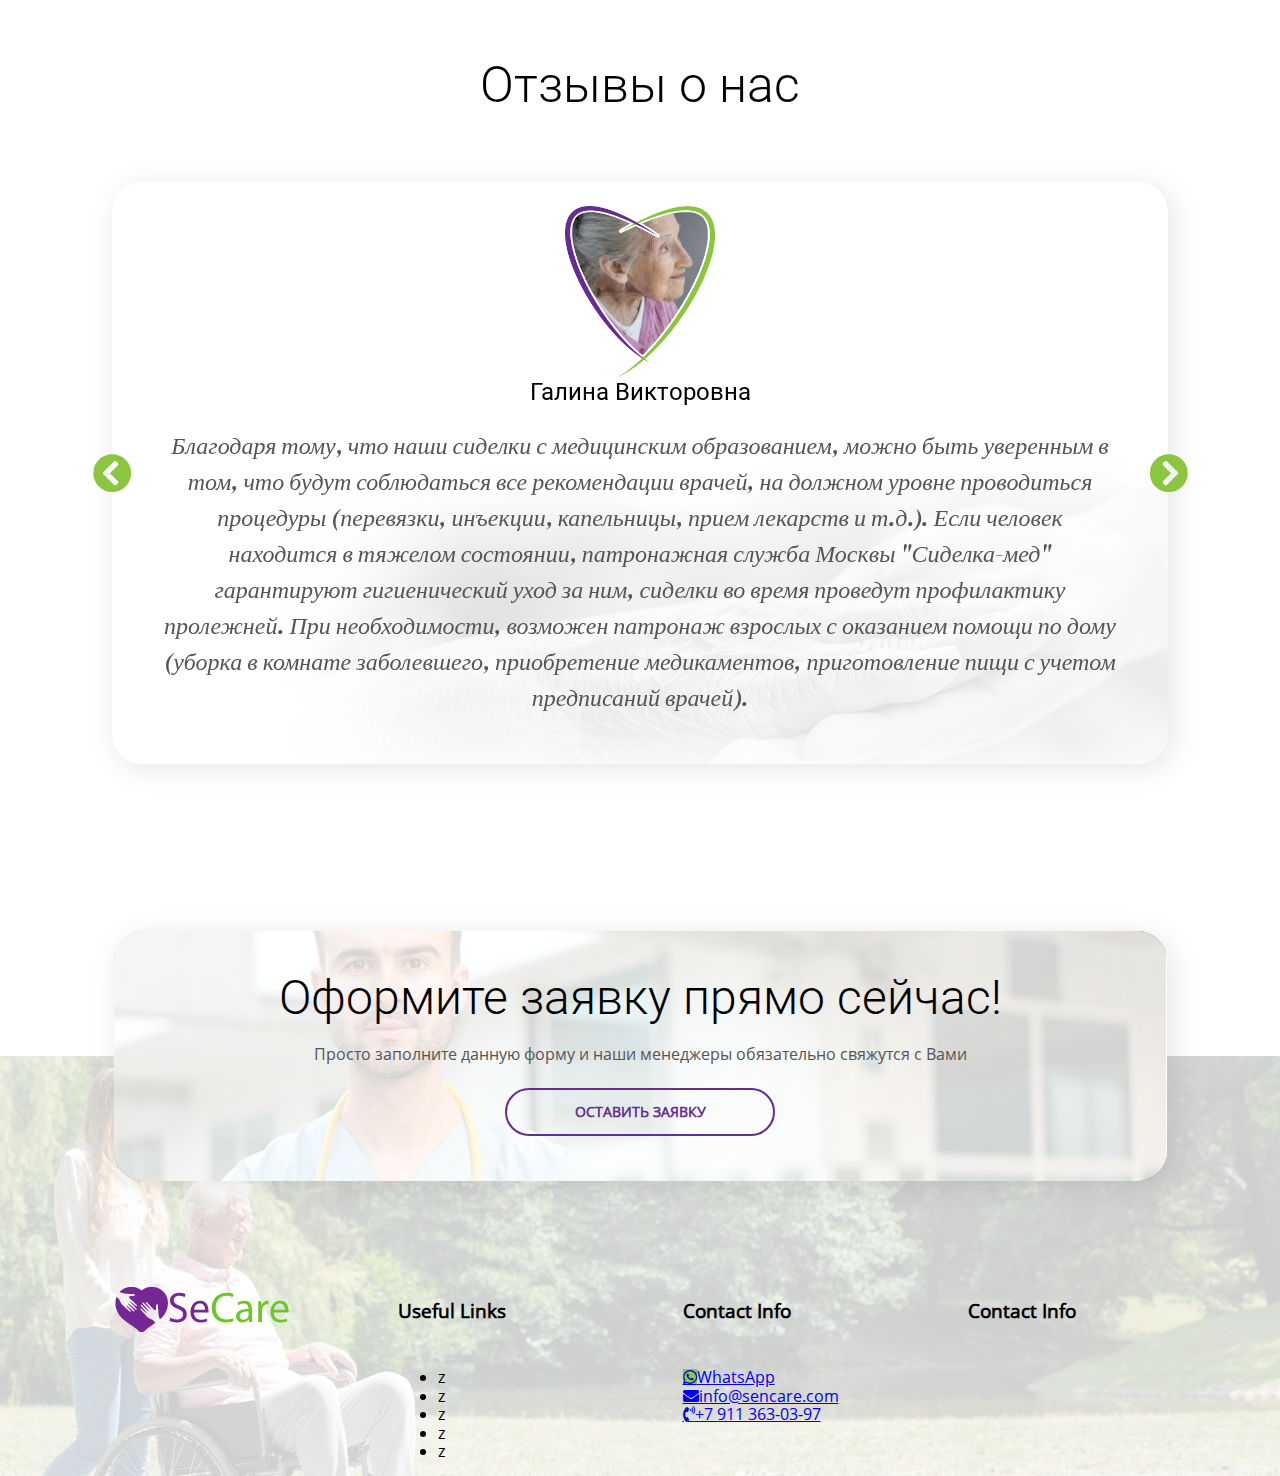
==== commit 46950c34: "add footer" ====
--- a/index.html
+++ b/index.html
@@ -1,396 +1,453 @@
-<!DOCTYPE html>-<html lang="ru">-<head>-    <meta charset="UTF-8">-    <meta name="viewport" content="width=device-width, initial-scale=1.0">-    <link rel="apple-touch-icon" sizes="180x180" href="img/apple-touch-icon.png">-    <link rel="icon"  sizes="32x32" href="img/favicon-32x32.png">-    <link rel="icon"  sizes="16x16" href="img/favicon-16x16.png">-    <link rel="stylesheet" href="css/style.min.css">-    <title>Document</title>-</head>-<body>-    <div class="wrapper">-            <header class="header" >--        <div class="header__contacts">-            <div class="_container">-                <div data-da="menu__list,5,992" class="header__items">-                    <a class="header__contacts-link header__whatsapp fab fa-whatsapp" href="https://wa.me/79113630397">WhatsApp</a>-                    <a class="header__contacts-link fas fa-envelope" href="mailto:info@sencare.com">info@sencare.com</a>-                    <a class="header__contacts-link fas fa-phone-volume" href="tel:79113630397">+7 911 363-03-97</a>-                </div>-            </div>-        </div>--        <div class="header__container _container">-            <div class="header__menu menu">-                <a class="header__logo" href="/"><picture><source srcset="./img/Logo.webp" type="image/webp"><img src="./img/Logo.png" alt=""></picture></a>-                <div class="menu__icon icon-menu">-                    <span></span>-                    <span></span>-                    <span></span>-                </div>-                <nav class="menu__body">-                    <ul class="menu__list">-                        <li><a href="#" class="menu__link">О нас</a></li>-                        <li><a href="#" class="menu__link">Услуги</a></li>-                            <li><a href="#" class="menu__link">Цены</a></li>-                            <li><a href="#" class="menu__link">Отзывы</a></li>-                            <li><a href="#" class="menu__link">F.A.Q.</a></li>-                            <li><a href="#" class="menu__link">Массаж</a></li>-                    </ul>-                </nav>-                <a  data-da="menu__list,8,992" class="header__enter" href="#">ЗАПИСАТЬСЯ НА ПРИЕМ</a>-            </div>-        </div>-    </header>----        <main>-            <article>-   <div class="hero section">-      <div class="hero__container _container">-         <div class="hero__element hero__element-title">-            <div class="hero__title">-               <h1>Забота о Ваших близких</h1>-            </div>-            <div class="hero__subtitle">-               <p>Что может включать в себя помощь на дому для пожилых людей, которым уже трудно обслуживать себя, или инвалидов, чьи возможности могут быть ограничены? В первую очередь, это может быть медицинская помощь пожилым людям и инвалидам на дому.</p>-            </div>-            <div class="hero__button">-               <a href="#">Оставить заявку</a>-            </div>-         </div>-         <div class="hero__element hero__element-slider">-            <div class="hero__slider">-               <div class="hero__slider-youtube  js-trigger-video-modal"  data-youtube-id="8JLVFdvOZoM" ><i class="far fa-play-circle"></i></div>-               <div class="hero__slider-block">-                  <picture><source srcset="./img/oldwomen.webp" type="image/webp"><img src="./img/oldwomen.jpg" alt=""></picture>-                  <picture><source srcset="./img/0223_637255878101756199.webp" type="image/webp"><img src="./img/0223_637255878101756199.jpg" alt=""></picture>-                  <picture><source srcset="./img/pozily.webp" type="image/webp"><img src="./img/pozily.jpg" alt=""></picture>-               </div>-            </div>-         </div>-      </div>-   </div>-   -   -   <section class="section offer">-      <div class="offer__container _container">-         <div class="section__title">-            <h2>Мы окажем Вам лучшую поддержку!</h2>-         </div>-   -         <div class="offer__item">-            <div class="offer__items">-               <div class="offer__items-icon">-                  <i class="fas fa-hospital-user"></i>-               </div>-               <div class="offer__items-title">-                  <h3>Профессиональное обслуживание</h3>-               </div>-               <div class="offer__items-desk">-                  <p>Имею высшее медицинское-                     образование </p>-                  -               </div>-            </div>-            <div class="offer__items">-               <div class="offer__items-icon">-                  <i class="fas fa-hand-holding-medical"></i>-               </div>-               <div class="offer__items-title">-                  <h3>Надежный уход</h3>-               </div>-               <div class="offer__items-desk">-                  <p>Имею многолетний опыт работы-                     по уходу за сложными лежачими-                     больными</p>-               </div>-            </div>-            <div class="offer__items">-               <div class="offer__items-icon">-                  <i class="fas fa-satellite-dish"></i>-               </div>-               <div class="offer__items-title">-                  <h3>Доступность</h3>-               </div>-               <div class="offer__items-desk">-                  <p>Всегда на связи с близкими-                     пациента по телефону и скайпу</p>-               </div>-            </div>-            <div class="offer__items">-               <div class="offer__items-icon">-                  <i class="fas fa-concierge-bell"></i>-               </div>-               <div class="offer__items-title">-                  <h3>Уровень обслуживания</h3>-               </div>-               <div class="offer__items-desk">-                  <p>Квалифицированная помощь по-                     уходу за пациентом: гигиена и-                     кормление</p>-                  -               </div>-            </div>-            <div class="offer__items">-               <div class="offer__items-icon">-                  <i class="far fa-check-square"></i>-               </div>-               <div class="offer__items-title">-                  <h3>Удобная оплата услуг</h3>-               </div>-               <div class="offer__items-desk">-                  <p>Вы можете оплатить не только-                     наличными, но и электронными-                     деньгами</p>-               </div>-            </div>-            <div class="offer__items">-               <div class="offer__items-icon">-                  <i class="far fa-hospital"></i>-               </div>-               <div class="offer__items-title">-                  <h3>24 / 7</h3>-               </div>-               <div class="offer__items-desk">-                  <p>При необходимости осуществляю-                     круглосуточный контроль за-                     эмоциональным и физическим-                     состоянием пациента</p>-               </div>-            </div>-         </div>-      </div>-   </section>--<section class="about section">-   <div class="about__container _container">-      <div class="section__title section__title-about">-         <h2>О нас</h2>-      </div>-      <div class="about__items">-         <div class="about__item">-            <div class="about__description">-               <p>Патронажная служба Москвы "Сиделка-мед" - гарантия квалифицированного ухода за больными и пожилыми людьми. Среди наших сотрудников нет случайных работников. Все сиделки с медицинским образованием, обладают необходимыми навыками и профессиональным опытом по уходу за пациентами, независимо от тяжести заболевания, общего состояния здоровья, возраста. Миссия "Сиделка-мед" - реальная помощь тем, кто в ней нуждается.</p>-            </div>-            <div class="hero__button">-               <a href="#">Оставить заявку</a>-            </div>-         </div>-         <div class="about__image">-            <div class="about__image-block">-               <picture><source srcset="./img/5556.webp" type="image/webp"><img src="./img/5556.jpg" alt=""></picture>-            </div>-         </div>-      </div>-   </div>-</section>--<section class="service">-   <div class="service__container _container">-      <div class="section__title section__title-service">-         <h2>Вашему близкому человеку нужен постоянный уход?</h2>-         <p>предлагаем услуги:</p>-      </div>-      <div class="service__items">-         <div class="service__description">-            <picture><source srcset="./img/old-man.webp" type="image/webp"><img src="./img/old-man.jpg" alt=""></picture>-         </div>-         <div class="service__usl">-            <div class="service__block">-               <div class="service__block-icon">-                  <i class="far fa-check-circle"></i>-               </div>-               <div class="service__block-title">-                  <h3>Приготовление пищи</h3>-               </div>-               <div class="service__block-desk">-                  <p>Покупка продуктов, приём пищи по расписанию, соблюдение диеты</p>-               </div>-               <div class="service__block-prise">-               </div>-            </div>-            <div class="service__block">-               <div class="service__block-icon">-                  <i class="far fa-check-circle"></i>-               </div>-               <div class="service__block-title">-                  <h3>Сопровождение</h3>-               </div>-               <div class="service__block-desk">-                  <p>Безопасные покупки при посещении  медицинских учреждений</p>-               </div>-               <div class="service__block-prise">-               </div>-            </div>-            <div class="service__block">-               <div class="service__block-icon">-                  <i class="far fa-check-circle"></i>-               </div>-               <div class="service__block-title">-                  <h3>Приём медикаментов</h3>-               </div>-               <div class="service__block-desk">-                  <p>Безопасные покупки при посещении  медицинских учреждений</p>-               </div>-               <div class="service__block-prise">-               </div>-            </div>-            <div class="service__block">-               <div class="service__block-icon">-                  <i class="far fa-check-circle"></i>-               </div>-               <div class="service__block-title">-                  <h3>Личная гигиена</h3>-               </div>-               <div class="service__block-desk">-                  <p>Безопасные покупки при посещении  медицинских учреждений</p>-               </div>-               <div class="service__block-prise">-               </div>-            </div>-            <div class="service__block">-               <div class="service__block-icon">-                  <i class="far fa-check-circle"></i>-               </div>-               <div class="service__block-title">-                  <h3>Помощь по дому</h3>-               </div>-               <div class="service__block-desk">-                  <p>Безопасные покупки при посещении  медицинских учреждений</p>-               </div>-               <div class="service__block-prise">-               </div>-            </div>-            <div class="service__block">-               <div class="service__block-icon">-                  <i class="far fa-check-circle"></i>-               </div>-               <div class="service__block-title">-                  <h3>Дружеское отношение</h3>-               </div>-               <div class="service__block-desk">-                  <p>Безопасные покупки при посещении  медицинских учреждений</p>-               </div>-               <div class="service__block-prise">-               </div>-            </div>-         </div>-      </div>-   </div>-</section>---<section class="responses">-   <div class="responses__container _container">-      <div class="section__title section__title-service">-         <h2>Отзывы о нас</h2>-      </div>-      <div class="responses__slider">-         <div class="responses__slider-container">-               <div class="responses__slider-img">-                  <picture><source srcset="./img/fca18e845f7c2d051ebbe14fa919a63d.webp" type="image/webp"><img src="./img/fca18e845f7c2d051ebbe14fa919a63d.jpg" alt=""></picture>-               </div>-               <div class="responses__slider-name">-                  <p>Галина Викторовна</p>-               </div>-               <div class="responses__slider-desk">-                  <p>Благодаря тому, что наши сиделки с медицинским образованием, можно быть уверенным в том, что будут соблюдаться все рекомендации врачей, на должном уровне проводиться процедуры (перевязки, инъекции, капельницы, прием лекарств и т.д.). Если человек находится в тяжелом состоянии, патронажная служба Москвы "Сиделка-мед" гарантируют гигиенический уход за ним, сиделки во время проведут профилактику пролежней. При необходимости, возможен патронаж взрослых с оказанием помощи по дому (уборка в комнате заболевшего, приобретение медикаментов, приготовление пищи с учетом предписаний врачей).</p>-               </div>-         </div>--         <div class="responses__slider-container">-            <div class="responses__slider-img">-               <picture><source srcset="./img/team300x-1.webp" type="image/webp"><img src="./img/team300x-1.jpg" alt=""></picture>-            </div>-            <div class="responses__slider-name">-               <p>Lorem, ipsum dolor.</p>-            </div>-            <div class="responses__slider-desk">-               <p>Lorem ipsum dolor sit amet consectetur adipisicing elit. Eaque ipsum autem blanditiis tenetur labore dolorum aut deleniti eos consectetur consequuntur. Harum possimus id et optio fugit consequatur aliquam corrupti neque, unde dicta iure dolorem at quidem? Assumenda, expedita inventore ratione beatae, laboriosam eaque nulla culpa placeat at ullam ipsa ad.</p>-            </div>-         </div>--         <div class="responses__slider-container">-               <div class="responses__slider-img">-                  <picture><source srcset="./img/team300x-3.webp" type="image/webp"><img src="./img/team300x-3.jpg" alt=""></picture>-               </div>-               <div class="responses__slider-name">-                  <p>Lorem, ipsum dolor.</p>-               </div>-               <div class="responses__slider-desk">-                  <p>Lorem ipsum dolor sit amet consectetur adipisicing elit. Eaque ipsum autem blanditiis tenetur labore dolorum aut deleniti eos consectetur consequuntur. Harum possimus id et optio fugit consequatur aliquam corrupti neque, unde dicta iure dolorem at quidem? Assumenda, expedita inventore ratione beatae, laboriosam eaque nulla culpa placeat at ullam ipsa ad.</p>-               </div>-         </div>-      </div>-   </div>-</section>---------</article>----<!-- video modal -->-<section class="video-modal">--   <!-- Modal Content Wrapper -->-   <div -        id="video-modal-content" class="video-modal-content"-    >-     -      <!-- iframe -->-      <iframe id="youtube"width="100%" height="100%" frameborder="0" allow="autoplay" allowfullscreen src="" ></iframe>--       <a -          href="#" -          class="close-video-modal" -       >-          <!-- X close video icon -->-         <svg -           version="1.1" -           xmlns="http://www.w3.org/2000/svg" -           xmlns:xlink="http://www.w3.org/1999/xlink"-           x="0"-           y="0"-           viewBox="0 0 32 32" -           style="enable-background:new 0 0 32 32;" -           xml:space="preserve" -           width="24" -           height="24" -         >--           <g id="icon-x-close">-               <path fill="#ffffff" d="M30.3448276,31.4576271 C29.9059965,31.4572473 29.4852797,31.2855701 29.1751724,30.980339 L0.485517241,2.77694915 C-0.122171278,2.13584324 -0.104240278,1.13679247 0.52607603,0.517159487 C1.15639234,-0.102473494 2.17266813,-0.120100579 2.82482759,0.477288136 L31.5144828,28.680678 C31.9872448,29.1460053 32.1285698,29.8453523 31.8726333,30.4529866 C31.6166968,31.0606209 31.0138299,31.4570487 30.3448276,31.4576271 Z" id="Shape"></path>-               <path fill="#ffffff" d="M1.65517241,31.4576271 C0.986170142,31.4570487 0.383303157,31.0606209 0.127366673,30.4529866 C-0.12856981,29.8453523 0.0127551942,29.1460053 0.485517241,28.680678 L29.1751724,0.477288136 C29.8273319,-0.120100579 30.8436077,-0.102473494 31.473924,0.517159487 C32.1042403,1.13679247 32.1221713,2.13584324 31.5144828,2.77694915 L2.82482759,30.980339 C2.51472031,31.2855701 2.09400353,31.4572473 1.65517241,31.4576271 Z" id="Shape"></path>-           </g>--         </svg>-       </a>--   </div><!-- end modal content wrapper -->---   <!-- clickable overlay element -->-   <div class="overlay"></div>---</section>-<!-- end video modal -->-        </main>-        -    </div>-    <script src="js/script.min.js"></script>--</body>+<!DOCTYPE html>
+<html lang="ru">
+<head>
+    <meta charset="UTF-8">
+    <meta name="viewport" content="width=device-width, initial-scale=1.0">
+    <link rel="apple-touch-icon" sizes="180x180" href="img/apple-touch-icon.png">
+    <link rel="icon"  sizes="32x32" href="img/favicon-32x32.png">
+    <link rel="icon"  sizes="16x16" href="img/favicon-16x16.png">
+    <link rel="stylesheet" href="css/style.min.css">
+    <title>Document</title>
+</head>
+<body>
+    <div class="wrapper">
+            <header class="header" >
+
+        <div class="header__contacts">
+            <div class="_container">
+                <div data-da="menu__list,6,992" class="header__items">
+                    <a class="header__contacts-link header__whatsapp fab fa-whatsapp" href="https://wa.me/79113630397">WhatsApp</a>
+                    <a class="header__contacts-link fas fa-envelope" href="mailto:info@sencare.com">info@sencare.com</a>
+                    <a class="header__contacts-link fas fa-phone-volume" href="tel:79113630397">+7 911 363-03-97</a>
+                </div>
+            </div>
+        </div>
+
+        <div class="header__container _container">
+            <div class="header__menu menu">
+                <a class="header__logo" href="/"><img src="./img/logo.png" alt=""></a>
+                <div class="menu__icon icon-menu">
+                    <span></span>
+                    <span></span>
+                    <span></span>
+                </div>
+                <nav class="menu__body">
+                    <ul class="menu__list">
+                        <li><a href="#" class="menu__link">О нас</a></li>
+                        <li><a href="#" class="menu__link">Услуги</a></li>
+                            <li><a href="#" class="menu__link">Цены</a></li>
+                            <li><a href="#" class="menu__link">Отзывы</a></li>
+                            <li><a href="#" class="menu__link">F.A.Q.</a></li>
+                            <li><a href="#" class="menu__link">Массаж</a></li>
+                    </ul>
+                </nav>
+                <a  data-da="menu__list,9,992" class="header__enter" href="#">ЗАПИСАТЬСЯ НА ПРИЕМ</a>
+            </div>
+        </div>
+    </header>
+
+
+
+        <main>
+            <article>
+   <div class="hero section">
+      <div class="hero__container _container">
+         <div class="hero__element hero__element-title">
+            <div class="hero__title">
+               <h1>Забота о Ваших близких</h1>
+            </div>
+            <div class="hero__subtitle">
+               <p>Что может включать в себя помощь на дому для пожилых людей, которым уже трудно обслуживать себя, или инвалидов, чьи возможности могут быть ограничены? В первую очередь, это может быть медицинская помощь пожилым людям и инвалидам на дому.</p>
+            </div>
+            <div class="hero__button">
+               <a href="#">Оставить заявку</a>
+            </div>
+         </div>
+         <div class="hero__element hero__element-slider">
+            <div class="hero__slider">
+               <div class="hero__slider-youtube  js-trigger-video-modal"  data-youtube-id="8JLVFdvOZoM" ><i class="far fa-play-circle"></i></div>
+               <div class="hero__slider-block">
+                  <img src="./img/SenC-3.jpg" alt="">
+                  <img src="./img/SenC-1.jpg" alt="">
+                  <img src="./img/oldwomen.jpg" alt="">
+                  <img src="./img/0223_637255878101756199.jpg" alt="">
+                  <img src="./img/pozily.jpg" alt="">
+               </div>
+            </div>
+         </div>
+      </div>
+   </div>
+   
+   
+   <section class="section offer">
+      <div class="offer__container _container">
+         <div class="section__title">
+            <h2>Мы окажем Вам лучшую поддержку!</h2>
+         </div>
+   
+         <div class="offer__item">
+            <div class="offer__items">
+               <div class="offer__items-icon">
+                  <i class="fas fa-hospital-user"></i>
+               </div>
+               <div class="offer__items-title">
+                  <h3>Профессиональное обслуживание</h3>
+               </div>
+               <div class="offer__items-desk">
+                  <p>Имею высшее медицинское
+                     образование </p>
+                  
+               </div>
+            </div>
+            <div class="offer__items">
+               <div class="offer__items-icon">
+                  <i class="fas fa-hand-holding-medical"></i>
+               </div>
+               <div class="offer__items-title">
+                  <h3>Надежный уход</h3>
+               </div>
+               <div class="offer__items-desk">
+                  <p>Имею многолетний опыт работы
+                     по уходу за сложными лежачими
+                     больными</p>
+               </div>
+            </div>
+            <div class="offer__items">
+               <div class="offer__items-icon">
+                  <i class="fas fa-satellite-dish"></i>
+               </div>
+               <div class="offer__items-title">
+                  <h3>Доступность</h3>
+               </div>
+               <div class="offer__items-desk">
+                  <p>Всегда на связи с близкими
+                     пациента по телефону и скайпу</p>
+               </div>
+            </div>
+            <div class="offer__items">
+               <div class="offer__items-icon">
+                  <i class="fas fa-concierge-bell"></i>
+               </div>
+               <div class="offer__items-title">
+                  <h3>Уровень обслуживания</h3>
+               </div>
+               <div class="offer__items-desk">
+                  <p>Квалифицированная помощь по
+                     уходу за пациентом: гигиена и
+                     кормление</p>
+                  
+               </div>
+            </div>
+            <div class="offer__items">
+               <div class="offer__items-icon">
+                  <i class="far fa-check-square"></i>
+               </div>
+               <div class="offer__items-title">
+                  <h3>Удобная оплата услуг</h3>
+               </div>
+               <div class="offer__items-desk">
+                  <p>Вы можете оплатить не только
+                     наличными, но и электронными
+                     деньгами</p>
+               </div>
+            </div>
+            <div class="offer__items">
+               <div class="offer__items-icon">
+                  <i class="far fa-hospital"></i>
+               </div>
+               <div class="offer__items-title">
+                  <h3>24 / 7</h3>
+               </div>
+               <div class="offer__items-desk">
+                  <p>При необходимости осуществляю
+                     круглосуточный контроль за
+                     эмоциональным и физическим
+                     состоянием пациента</p>
+               </div>
+            </div>
+         </div>
+      </div>
+   </section>
+
+<section class="about section">
+   <div class="about__container _container">
+      <div class="section__title section__title-about">
+         <h2>О нас</h2>
+      </div>
+      <div class="about__items">
+         <div class="about__item">
+            <div class="about__description">
+               <p>Патронажная служба Москвы "Сиделка-мед" - гарантия квалифицированного ухода за больными и пожилыми людьми. Среди наших сотрудников нет случайных работников. Все сиделки с медицинским образованием, обладают необходимыми навыками и профессиональным опытом по уходу за пациентами, независимо от тяжести заболевания, общего состояния здоровья, возраста. Миссия "Сиделка-мед" - реальная помощь тем, кто в ней нуждается.</p>
+            </div>
+            <div class="hero__button">
+               <a href="#">Оставить заявку</a>
+            </div>
+         </div>
+         <div class="about__image">
+            <div class="about__image-block">
+               <img src="./img/5556.jpg" alt="">
+            </div>
+         </div>
+      </div>
+   </div>
+</section>
+
+<section class="service">
+   <div class="service__container _container">
+      <div class="section__title section__title-service">
+         <h2>Вашему близкому человеку нужен постоянный уход?</h2>
+         <p>предлагаем услуги:</p>
+      </div>
+      <div class="service__items">
+         <div class="service__description">
+            <img src="./img/old-man.jpg" alt="">
+         </div>
+         <div class="service__usl">
+            <div class="service__block">
+               <div class="service__block-icon">
+                  <i class="far fa-check-circle"></i>
+               </div>
+               <div class="service__block-title">
+                  <h3>Приготовление пищи</h3>
+               </div>
+               <div class="service__block-desk">
+                  <p>Покупка продуктов, приём пищи по расписанию, соблюдение диеты</p>
+               </div>
+               <div class="service__block-prise">
+               </div>
+            </div>
+            <div class="service__block">
+               <div class="service__block-icon">
+                  <i class="far fa-check-circle"></i>
+               </div>
+               <div class="service__block-title">
+                  <h3>Сопровождение</h3>
+               </div>
+               <div class="service__block-desk">
+                  <p>Безопасные покупки при посещении  медицинских учреждений</p>
+               </div>
+               <div class="service__block-prise">
+               </div>
+            </div>
+            <div class="service__block">
+               <div class="service__block-icon">
+                  <i class="far fa-check-circle"></i>
+               </div>
+               <div class="service__block-title">
+                  <h3>Приём медикаментов</h3>
+               </div>
+               <div class="service__block-desk">
+                  <p>Безопасные покупки при посещении  медицинских учреждений</p>
+               </div>
+               <div class="service__block-prise">
+               </div>
+            </div>
+            <div class="service__block">
+               <div class="service__block-icon">
+                  <i class="far fa-check-circle"></i>
+               </div>
+               <div class="service__block-title">
+                  <h3>Личная гигиена</h3>
+               </div>
+               <div class="service__block-desk">
+                  <p>Безопасные покупки при посещении  медицинских учреждений</p>
+               </div>
+               <div class="service__block-prise">
+               </div>
+            </div>
+            <div class="service__block">
+               <div class="service__block-icon">
+                  <i class="far fa-check-circle"></i>
+               </div>
+               <div class="service__block-title">
+                  <h3>Помощь по дому</h3>
+               </div>
+               <div class="service__block-desk">
+                  <p>Безопасные покупки при посещении  медицинских учреждений</p>
+               </div>
+               <div class="service__block-prise">
+               </div>
+            </div>
+            <div class="service__block">
+               <div class="service__block-icon">
+                  <i class="far fa-check-circle"></i>
+               </div>
+               <div class="service__block-title">
+                  <h3>Дружеское отношение</h3>
+               </div>
+               <div class="service__block-desk">
+                  <p>Безопасные покупки при посещении  медицинских учреждений</p>
+               </div>
+               <div class="service__block-prise">
+               </div>
+            </div>
+         </div>
+      </div>
+   </div>
+</section>
+
+
+<section class="responses">
+   <div class="responses__container _container">
+      <div class="section__title section__title-service">
+         <h2>Отзывы о нас</h2>
+      </div>
+      <div class="responses__slider">
+         <div class="responses__slider-container">
+               <div class="responses__slider-img">
+                  <img src="./img/fca18e845f7c2d051ebbe14fa919a63d.jpg" alt="">
+               </div>
+               <div class="responses__slider-name">
+                  <p>Галина Викторовна</p>
+               </div>
+               <div class="responses__slider-desk">
+                  <p>Благодаря тому, что наши сиделки с медицинским образованием, можно быть уверенным в том, что будут соблюдаться все рекомендации врачей, на должном уровне проводиться процедуры (перевязки, инъекции, капельницы, прием лекарств и т.д.). Если человек находится в тяжелом состоянии, патронажная служба Москвы "Сиделка-мед" гарантируют гигиенический уход за ним, сиделки во время проведут профилактику пролежней. При необходимости, возможен патронаж взрослых с оказанием помощи по дому (уборка в комнате заболевшего, приобретение медикаментов, приготовление пищи с учетом предписаний врачей).</p>
+               </div>
+         </div>
+
+         <div class="responses__slider-container">
+            <div class="responses__slider-img">
+               <img src="./img/team300x-1.jpg" alt="">
+            </div>
+            <div class="responses__slider-name">
+               <p>Lorem, ipsum dolor.</p>
+            </div>
+            <div class="responses__slider-desk">
+               <p>Lorem ipsum dolor sit amet consectetur adipisicing elit. Eaque ipsum autem blanditiis tenetur labore dolorum aut deleniti eos consectetur consequuntur. Harum possimus id et optio fugit consequatur aliquam corrupti neque, unde dicta iure dolorem at quidem? Assumenda, expedita inventore ratione beatae, laboriosam eaque nulla culpa placeat at ullam ipsa ad.</p>
+            </div>
+         </div>
+
+         <div class="responses__slider-container">
+               <div class="responses__slider-img">
+                  <img src="./img/team300x-3.jpg" alt="">
+               </div>
+               <div class="responses__slider-name">
+                  <p>Lorem, ipsum dolor.</p>
+               </div>
+               <div class="responses__slider-desk">
+                  <p>Lorem ipsum dolor sit amet consectetur adipisicing elit. Eaque ipsum autem blanditiis tenetur labore dolorum aut deleniti eos consectetur consequuntur. Harum possimus id et optio fugit consequatur aliquam corrupti neque, unde dicta iure dolorem at quidem? Assumenda, expedita inventore ratione beatae, laboriosam eaque nulla culpa placeat at ullam ipsa ad.</p>
+               </div>
+         </div>
+      </div>
+   </div>
+</section>
+
+
+
+
+
+
+
+</article>
+
+
+
+<!-- video modal -->
+<section class="video-modal">
+
+   <!-- Modal Content Wrapper -->
+   <div 
+        id="video-modal-content" class="video-modal-content"
+    >
+     
+      <!-- iframe -->
+      <iframe id="youtube"width="100%" height="100%" frameborder="0" allow="autoplay" allowfullscreen src="" ></iframe>
+
+       <a 
+          href="#" 
+          class="close-video-modal" 
+       >
+          <!-- X close video icon -->
+         <svg 
+           version="1.1" 
+           xmlns="http://www.w3.org/2000/svg" 
+           xmlns:xlink="http://www.w3.org/1999/xlink"
+           x="0"
+           y="0"
+           viewBox="0 0 32 32" 
+           style="enable-background:new 0 0 32 32;" 
+           xml:space="preserve" 
+           width="24" 
+           height="24" 
+         >
+
+           <g id="icon-x-close">
+               <path fill="#ffffff" d="M30.3448276,31.4576271 C29.9059965,31.4572473 29.4852797,31.2855701 29.1751724,30.980339 L0.485517241,2.77694915 C-0.122171278,2.13584324 -0.104240278,1.13679247 0.52607603,0.517159487 C1.15639234,-0.102473494 2.17266813,-0.120100579 2.82482759,0.477288136 L31.5144828,28.680678 C31.9872448,29.1460053 32.1285698,29.8453523 31.8726333,30.4529866 C31.6166968,31.0606209 31.0138299,31.4570487 30.3448276,31.4576271 Z" id="Shape"></path>
+               <path fill="#ffffff" d="M1.65517241,31.4576271 C0.986170142,31.4570487 0.383303157,31.0606209 0.127366673,30.4529866 C-0.12856981,29.8453523 0.0127551942,29.1460053 0.485517241,28.680678 L29.1751724,0.477288136 C29.8273319,-0.120100579 30.8436077,-0.102473494 31.473924,0.517159487 C32.1042403,1.13679247 32.1221713,2.13584324 31.5144828,2.77694915 L2.82482759,30.980339 C2.51472031,31.2855701 2.09400353,31.4572473 1.65517241,31.4576271 Z" id="Shape"></path>
+           </g>
+
+         </svg>
+       </a>
+
+   </div><!-- end modal content wrapper -->
+
+
+   <!-- clickable overlay element -->
+   <div class="overlay"></div>
+
+
+</section>
+<!-- end video modal -->
+        </main>
+        <footer>
+   <section class="get">
+      <div class="get__container _container">
+         <div class="get__block">
+            <div class="get__title">Оформите заявку прямо сейчас!</div>
+            <div class="get__subtitle"> Просто заполните данную форму и наши менеджеры обязательно свяжутся с Вами</div>
+            <div class="hero__button hero__button-get">
+               <a href="#">Оставить заявку</a>
+            </div>
+         </div>
+      </div>
+   </section>
+
+   <section class="contacts">
+      <div class="contacts__container _container">
+         <div class="contacts__items">
+            <div class="contacts__item">
+               <div class="contacts__item-logo">
+                  <img src="./img/logo.png" alt="">
+               </div>
+            </div>
+            <div class="contacts__item">
+               <div class="contacts__item-title">
+                  <h3>Useful Links</h3>
+               </div>
+               <div class="contacts__item-links">
+                  <ul>
+                     <li>z</li>
+                     <li>z</li>
+                     <li>z</li>
+                     <li>z</li>
+                     <li>z</li>
+                  </ul>
+               </div>
+            </div>
+            <div class="contacts__item">
+               <div class="contacts__item-title">
+                  <h3>Contact Info</h3>
+               </div>
+               <div class="contacts__item-cont">
+                  <a class="contacts__item-link header__whatsapp fab fa-whatsapp" href="https://wa.me/79113630397">WhatsApp</a>
+                  <a class="contacts__item-link fas fa-envelope" href="mailto:info@sencare.com">info@sencare.com</a>
+                  <a class="contacts__item-link fas fa-phone-volume" href="tel:79113630397">+7 911 363-03-97</a>
+               </div>
+            </div>
+            <div class="contacts__item">
+               <div class="contacts__item-title">
+                  <h3>Contact Info</h3>
+               </div>
+            </div>
+         </div>
+      </div>
+   </section>
+
+
+</footer>
+
+    </div>
+    <script src="js/script.min.js"></script>
+
+</body>
 </html>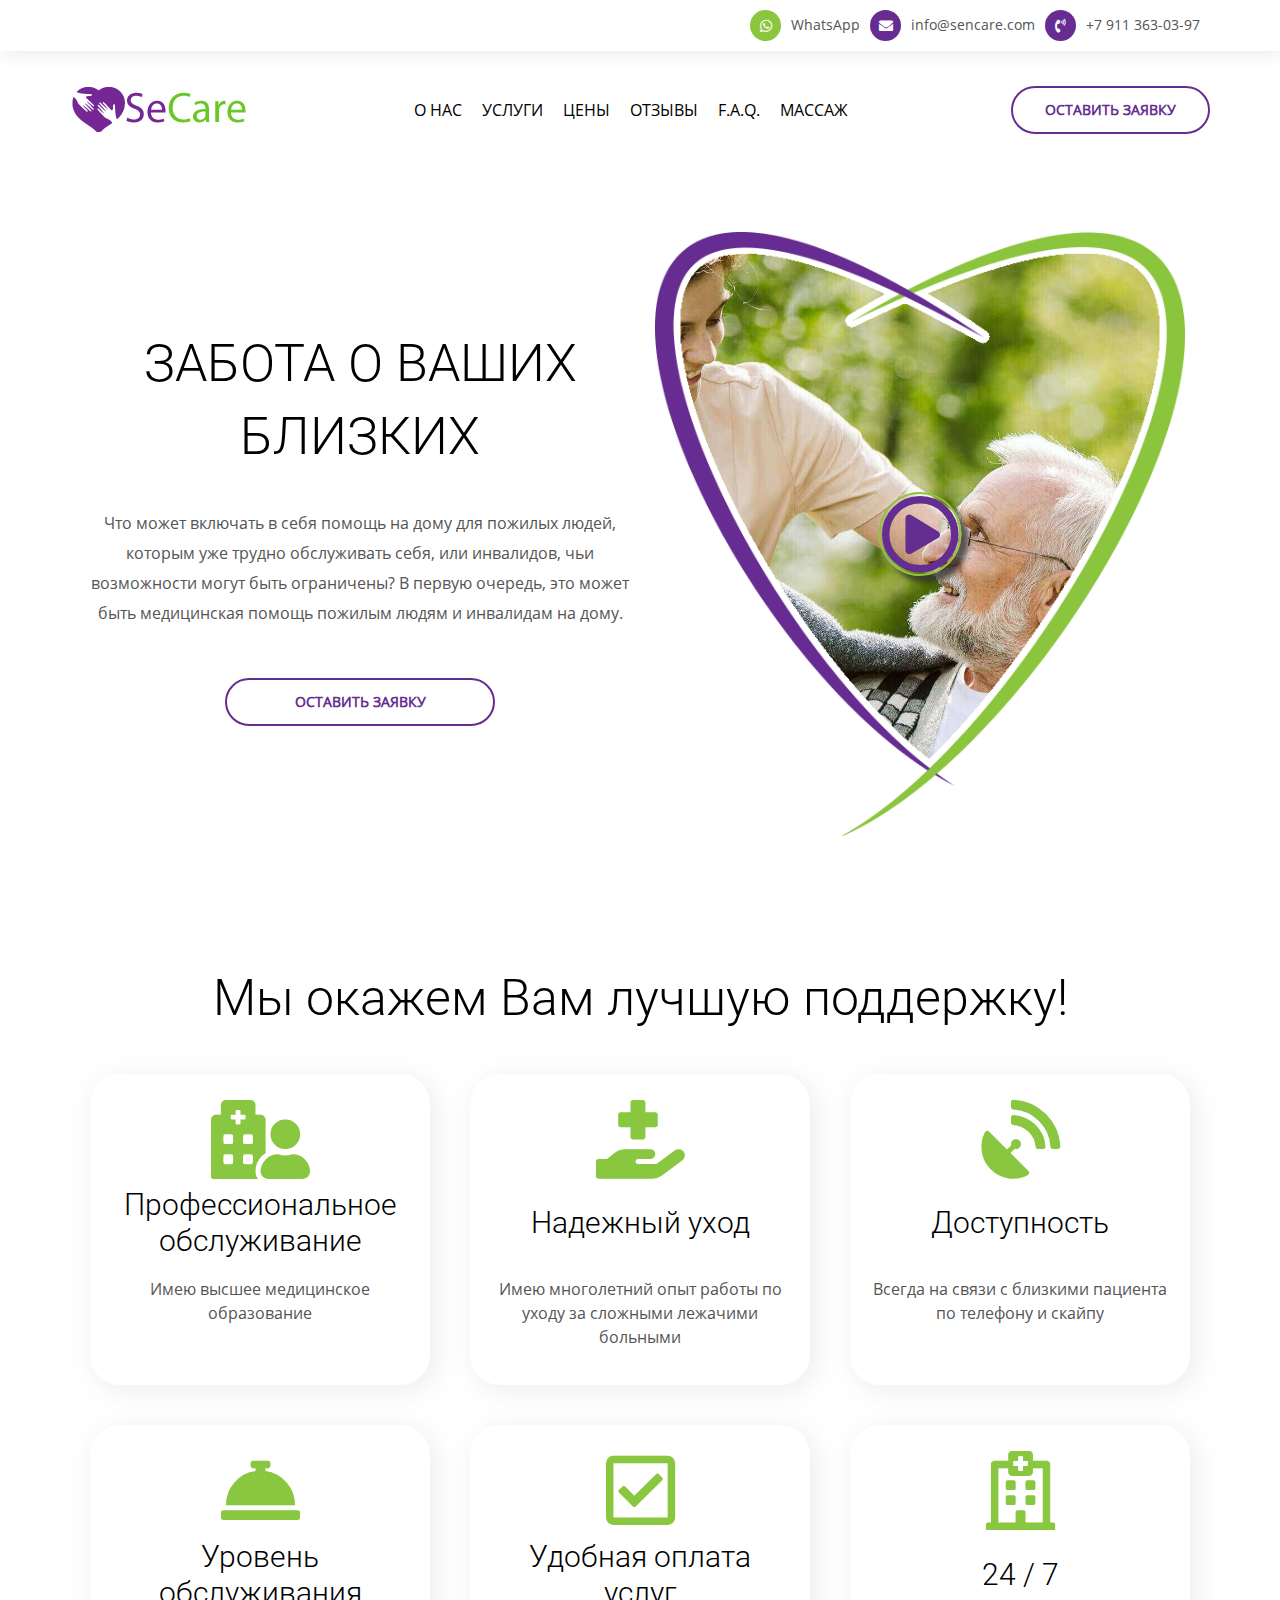
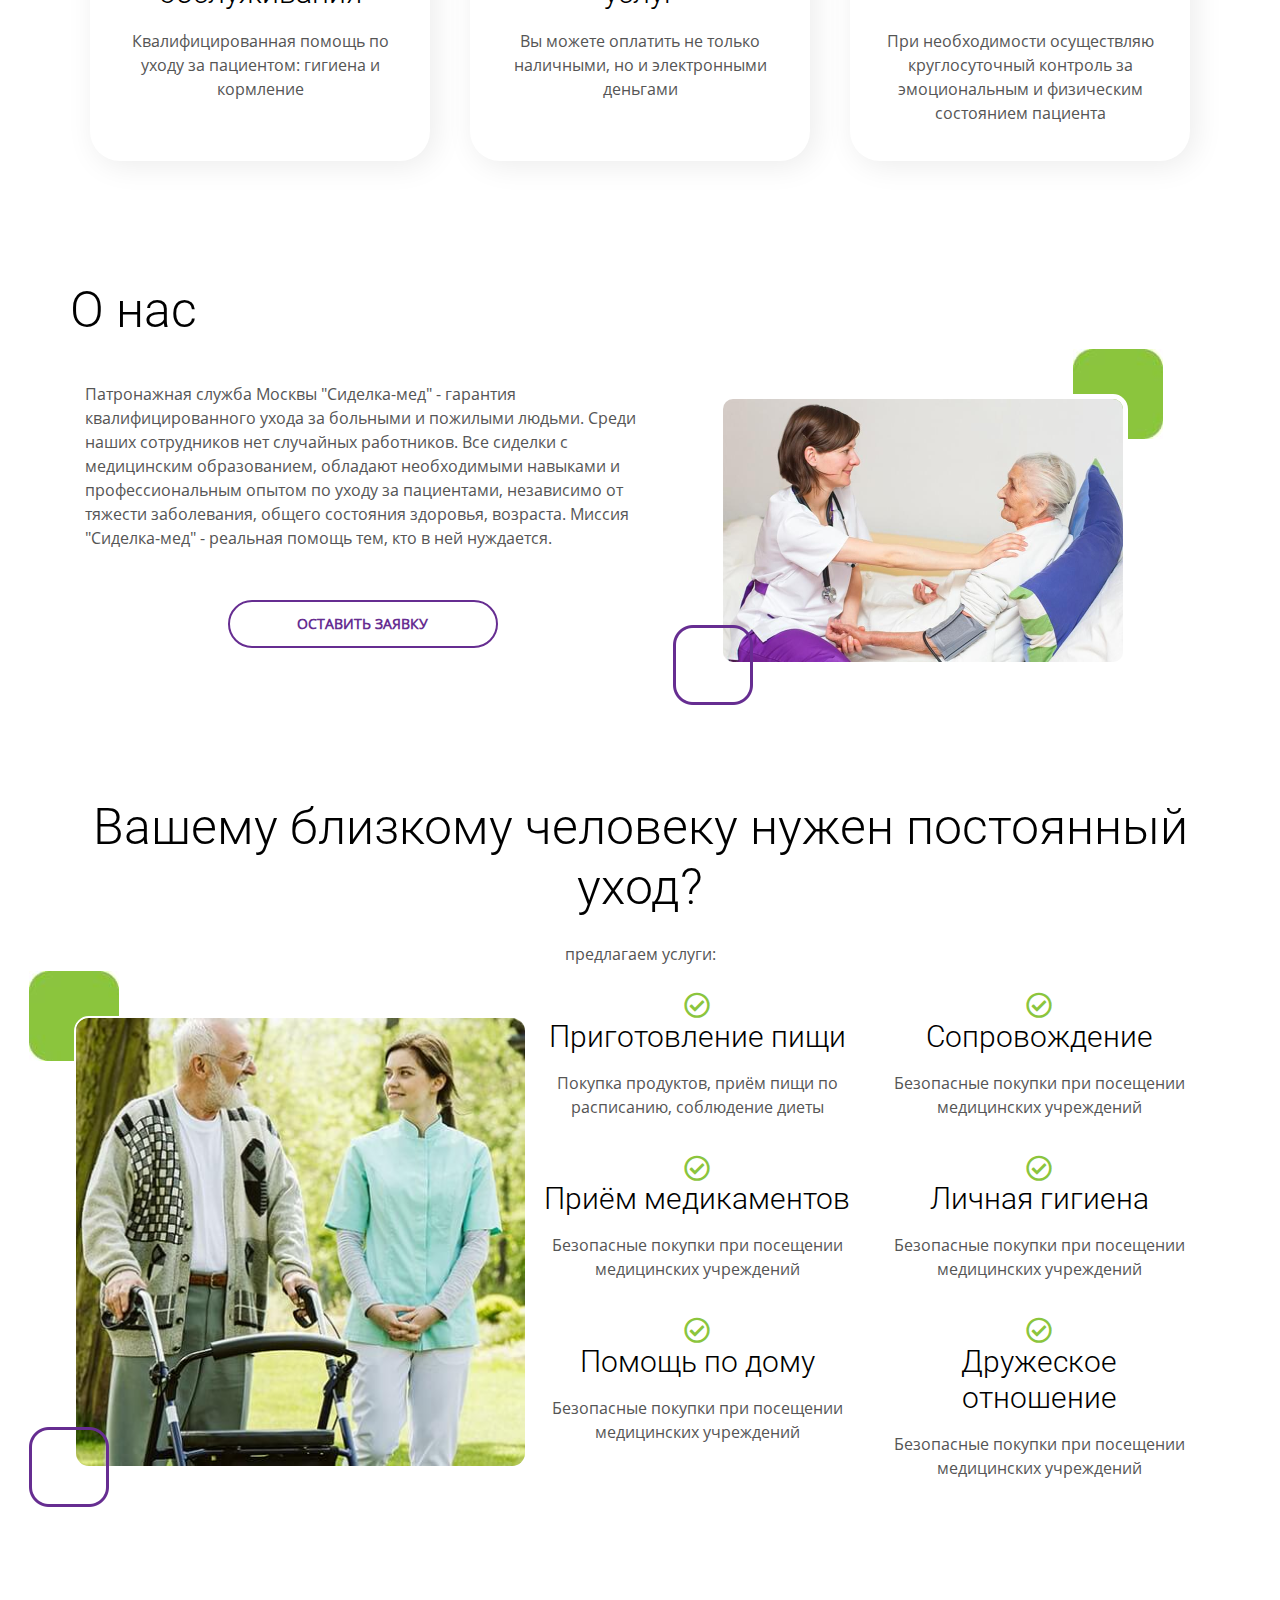
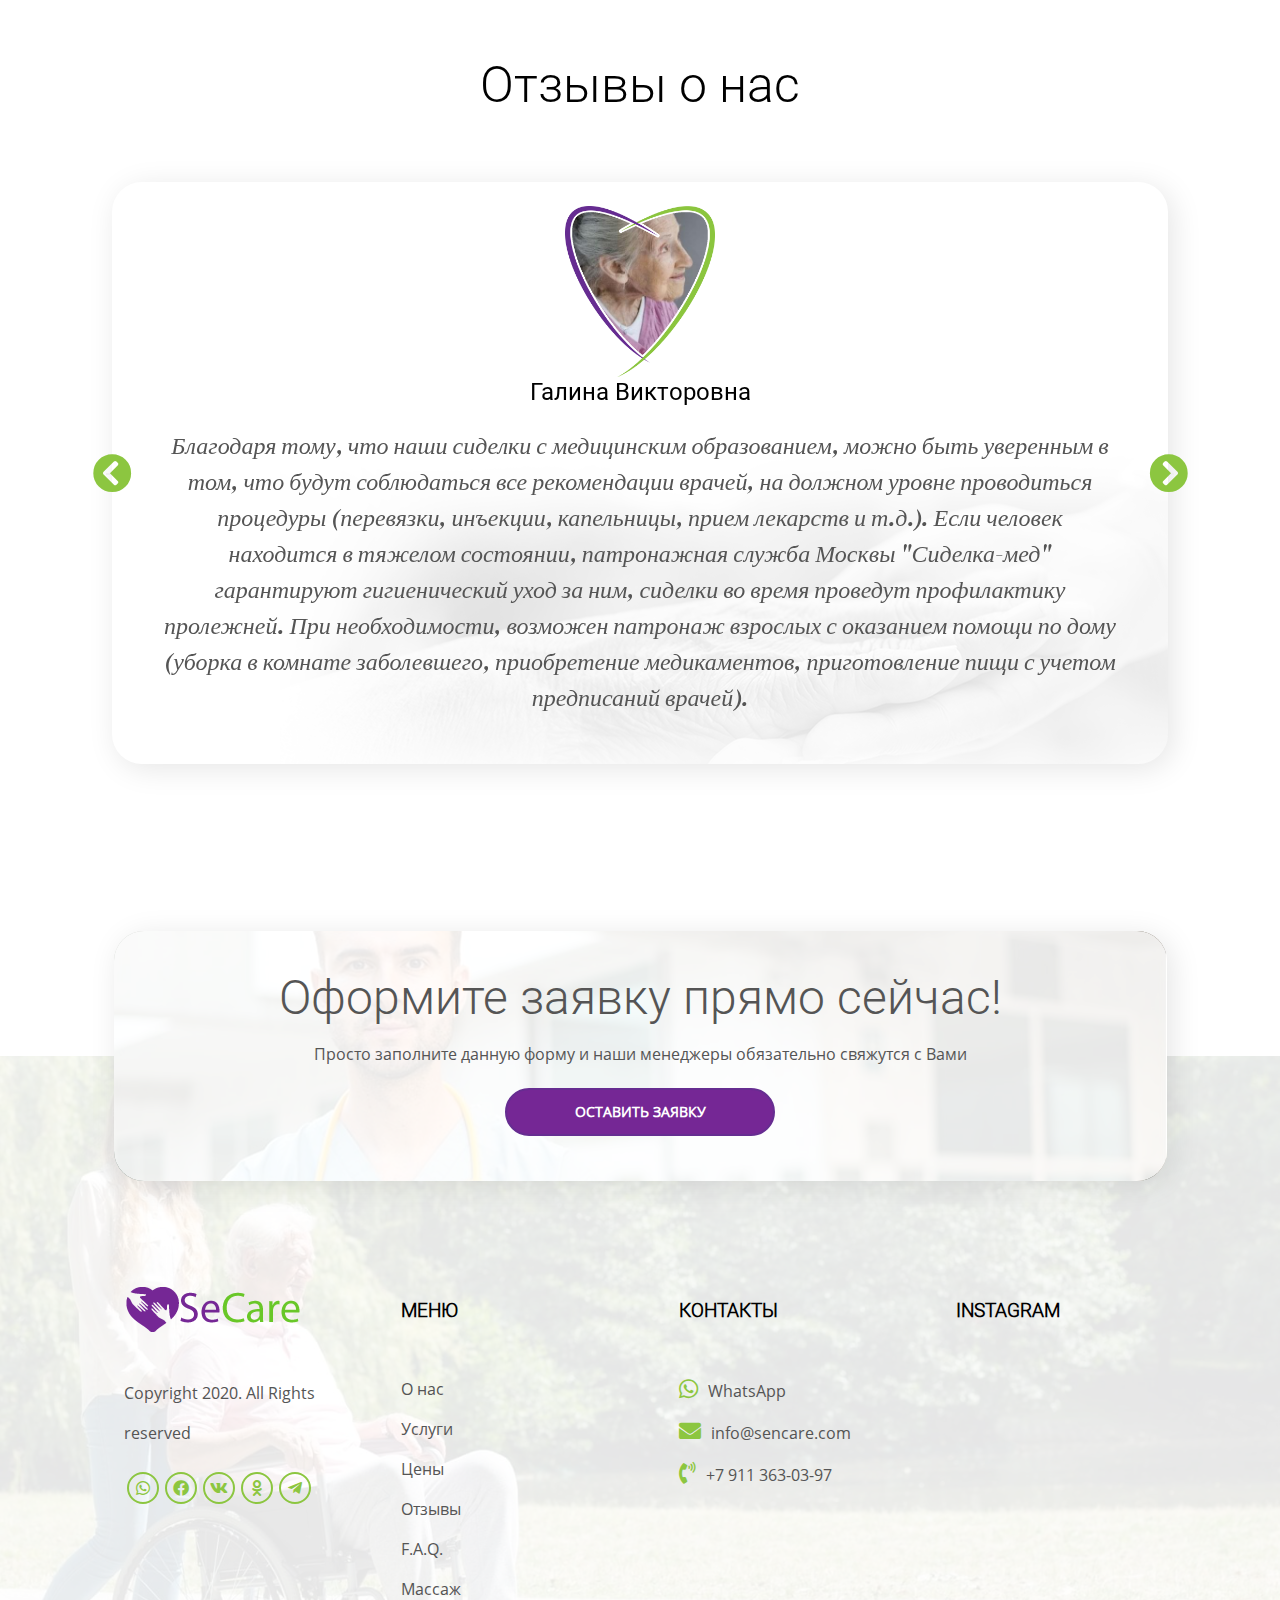
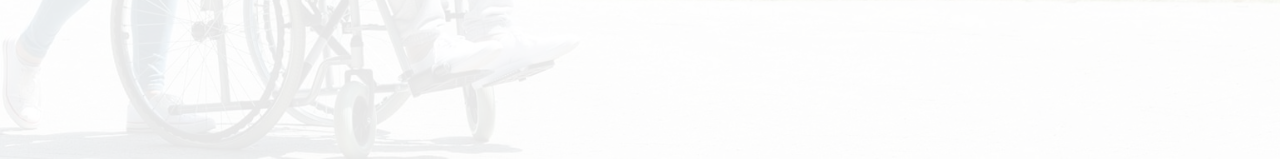
==== commit 00b3f216: "add popup" ====
--- a/index.html
+++ b/index.html
@@ -41,7 +41,7 @@
                             <li><a href="#" class="menu__link">Массаж</a></li>
                     </ul>
                 </nav>
-                <a  data-da="menu__list,9,992" class="header__enter" href="#">ЗАПИСАТЬСЯ НА ПРИЕМ</a>
+                <a  data-da="menu__list,9,992" class="header__enter popup-link" href="#popup">Оставить заявку</a>
             </div>
         </div>
     </header>
@@ -60,7 +60,7 @@
                <p>Что может включать в себя помощь на дому для пожилых людей, которым уже трудно обслуживать себя, или инвалидов, чьи возможности могут быть ограничены? В первую очередь, это может быть медицинская помощь пожилым людям и инвалидам на дому.</p>
             </div>
             <div class="hero__button">
-               <a href="#">Оставить заявку</a>
+               <a href="#popup" class="popup-link">Оставить заявку</a>
             </div>
          </div>
          <div class="hero__element hero__element-slider">
@@ -180,7 +180,7 @@
                <p>Патронажная служба Москвы "Сиделка-мед" - гарантия квалифицированного ухода за больными и пожилыми людьми. Среди наших сотрудников нет случайных работников. Все сиделки с медицинским образованием, обладают необходимыми навыками и профессиональным опытом по уходу за пациентами, независимо от тяжести заболевания, общего состояния здоровья, возраста. Миссия "Сиделка-мед" - реальная помощь тем, кто в ней нуждается.</p>
             </div>
             <div class="hero__button">
-               <a href="#">Оставить заявку</a>
+               <a href="#popup" class="popup-link">Оставить заявку</a>
             </div>
          </div>
          <div class="about__image">
@@ -396,7 +396,7 @@
             <div class="get__title">Оформите заявку прямо сейчас!</div>
             <div class="get__subtitle"> Просто заполните данную форму и наши менеджеры обязательно свяжутся с Вами</div>
             <div class="hero__button hero__button-get">
-               <a href="#">Оставить заявку</a>
+               <a href="#popup" class="popup-link">Оставить заявку</a>
             </div>
          </div>
       </div>
@@ -409,34 +409,45 @@
                <div class="contacts__item-logo">
                   <img src="./img/logo.png" alt="">
                </div>
+               <div class="contacts__item-copyright">
+                  <p>Copyright 2020. All Rights reserved</p>
+               </div>
+               <div class="contacts__item-sotials">
+                  <a href="https://wa.me/79113630397"><i class="fab fa-whatsapp"></i></a>
+                  <a href="#"><i class="fab fa-facebook"></i></a>
+                  <a href="#"><i class="fab fa-vk"></i></a>
+                  <a href="#"> <i class="fab fa-odnoklassniki"></i></a>
+                  <a href="#"> <i class="fab fa-telegram-plane"></i></a>
+               </div>
             </div>
             <div class="contacts__item">
                <div class="contacts__item-title">
-                  <h3>Useful Links</h3>
+                  <h3>Меню</h3>
                </div>
                <div class="contacts__item-links">
-                  <ul>
-                     <li>z</li>
-                     <li>z</li>
-                     <li>z</li>
-                     <li>z</li>
-                     <li>z</li>
-                  </ul>
+                  <ul class="footer__list">
+                     <li><a href="#" class="footer__link">О нас</a></li>
+                     <li><a href="#" class="footer__link">Услуги</a></li>
+                         <li><a href="#" class="footer__link">Цены</a></li>
+                         <li><a href="#" class="footer__link">Отзывы</a></li>
+                         <li><a href="#" class="footer__link">F.A.Q.</a></li>
+                         <li><a href="#" class="footer__link">Массаж</a></li>
+                 </ul>
                </div>
             </div>
             <div class="contacts__item">
                <div class="contacts__item-title">
-                  <h3>Contact Info</h3>
+                  <h3>Контакты</h3>
                </div>
                <div class="contacts__item-cont">
-                  <a class="contacts__item-link header__whatsapp fab fa-whatsapp" href="https://wa.me/79113630397">WhatsApp</a>
+                  <a class="contacts__item-link fab fa-whatsapp" href="https://wa.me/79113630397">WhatsApp</a>
                   <a class="contacts__item-link fas fa-envelope" href="mailto:info@sencare.com">info@sencare.com</a>
                   <a class="contacts__item-link fas fa-phone-volume" href="tel:79113630397">+7 911 363-03-97</a>
                </div>
             </div>
             <div class="contacts__item">
                <div class="contacts__item-title">
-                  <h3>Contact Info</h3>
+                  <h3>Instagram</h3>
                </div>
             </div>
          </div>
@@ -446,6 +457,30 @@
 
 </footer>
 
+
+
+<div id="popup" class="popup">
+   <div class="popup__body ">
+      <div class="popup__content">
+         <form class="popup__form" action="#">
+
+            <adiv class="popup__close close-popup">+</adiv>
+            <div class="popup__title">
+               Напишите нам
+            </div>
+            <div class="popup__text popup__name">
+               <input type="text" id="fname" name="name" placeholder="Ваше имя">
+            </div>
+            <div class="popup__text popup__email">
+               <input type="text" id="femail" name="phone" placeholder="Ваш телефон">
+            </div>
+            <div class="popup__text popup__submit">
+               <button type="submit" class="popup__button">Отправить сообщение</button>
+            </div>
+         </form>
+      </div>
+   </div>
+</div>
     </div>
     <script src="js/script.min.js"></script>
 
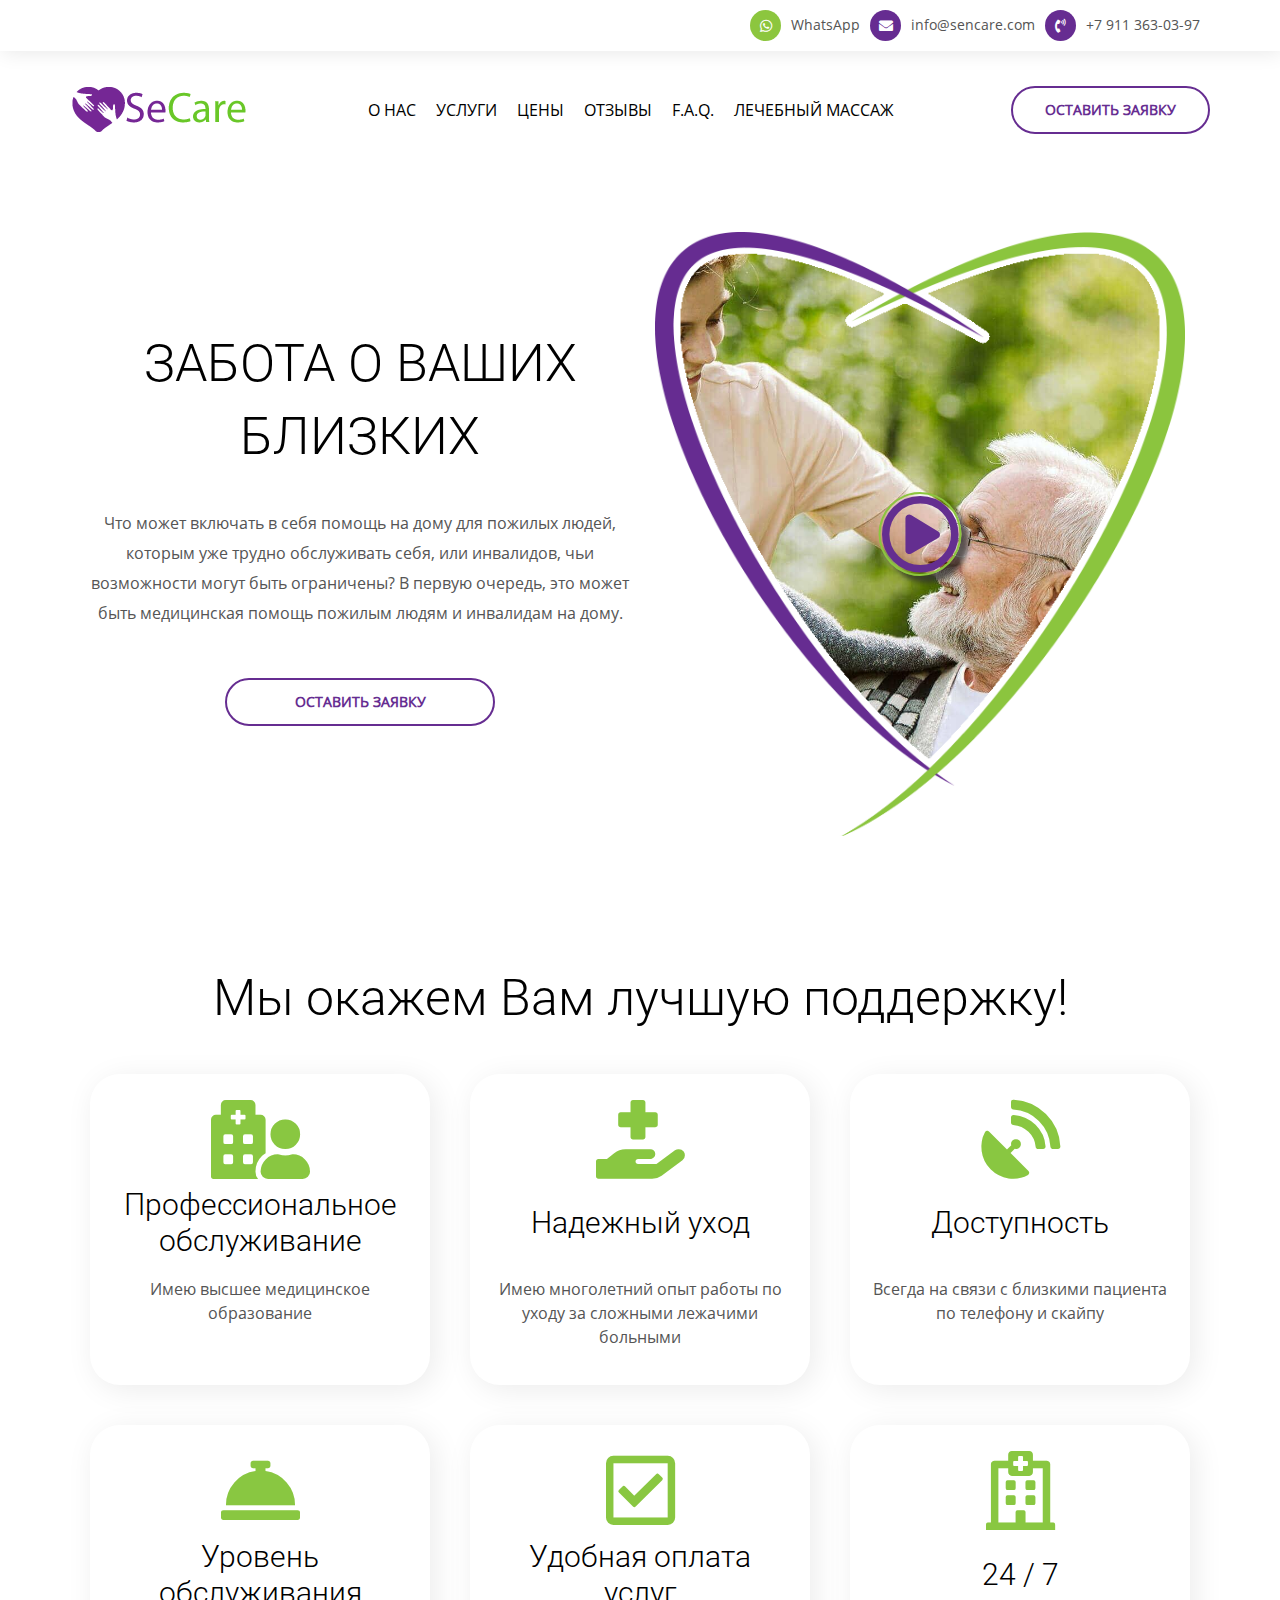
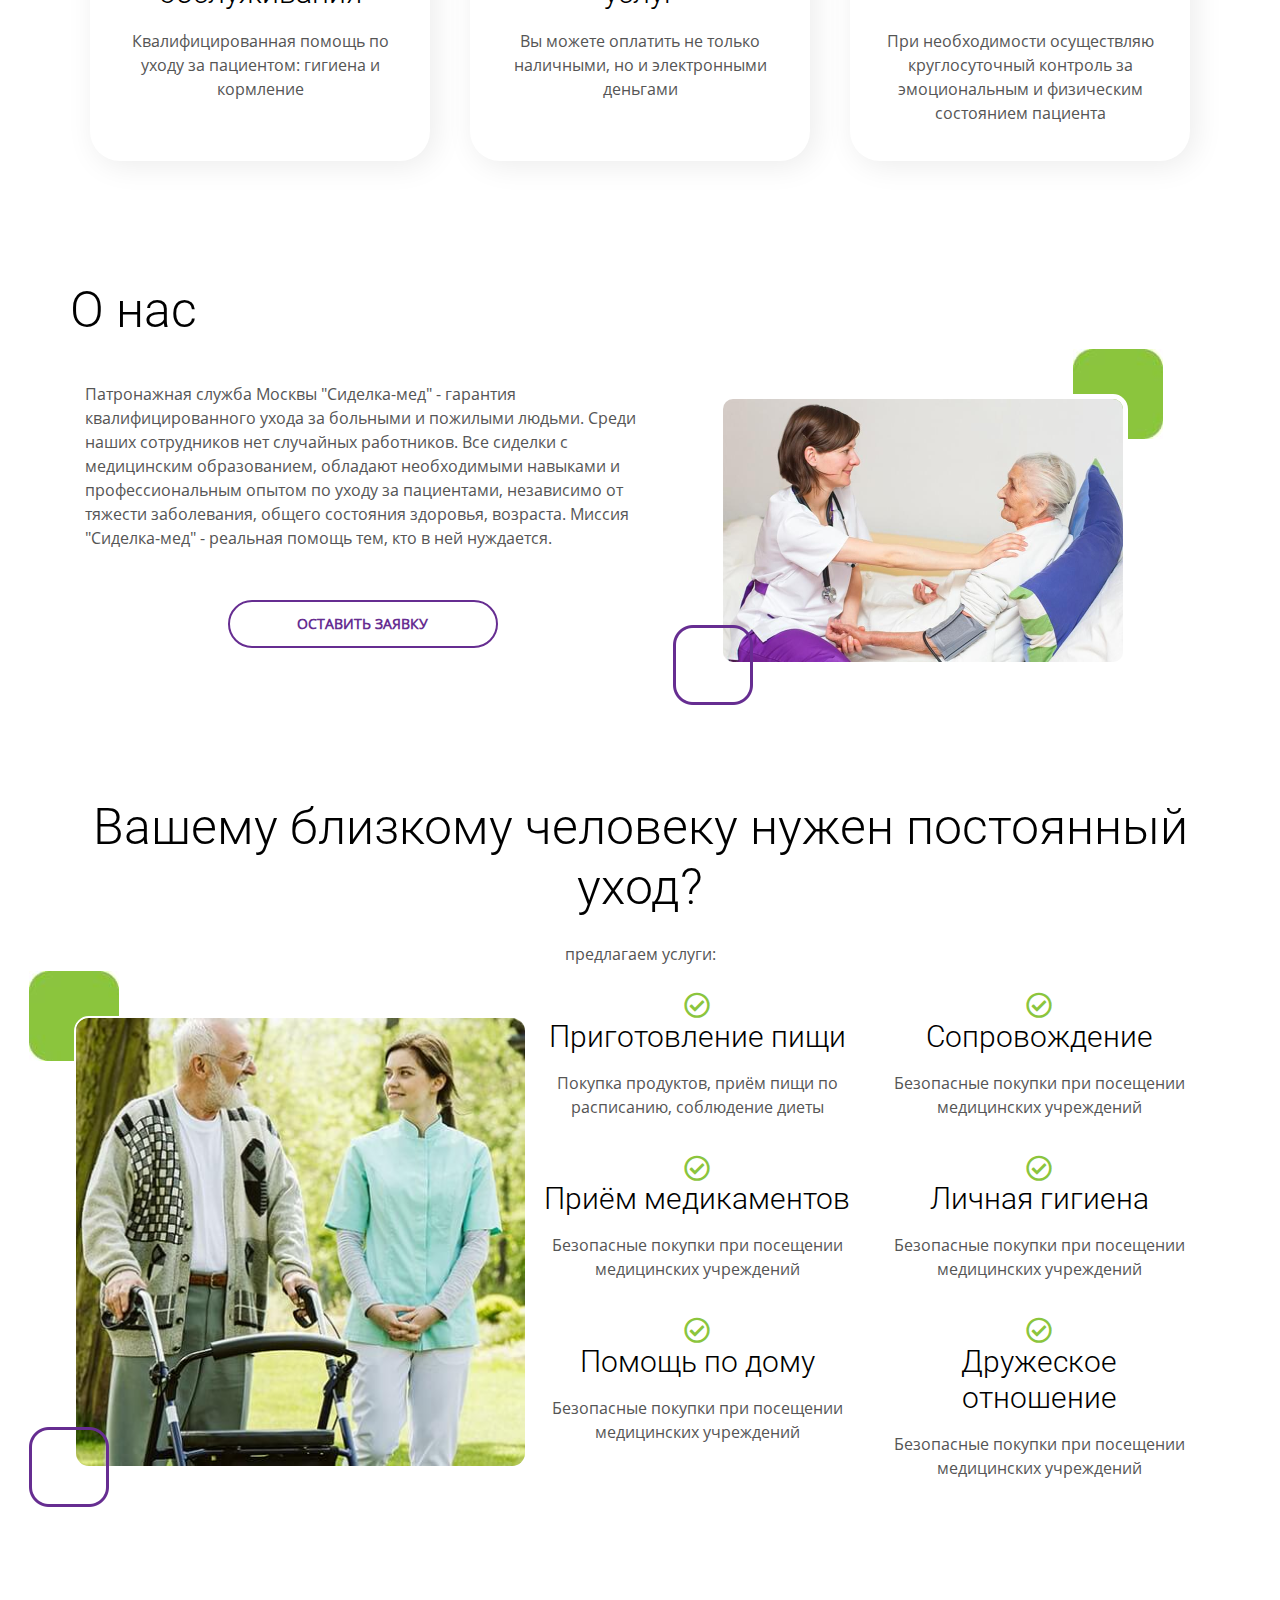
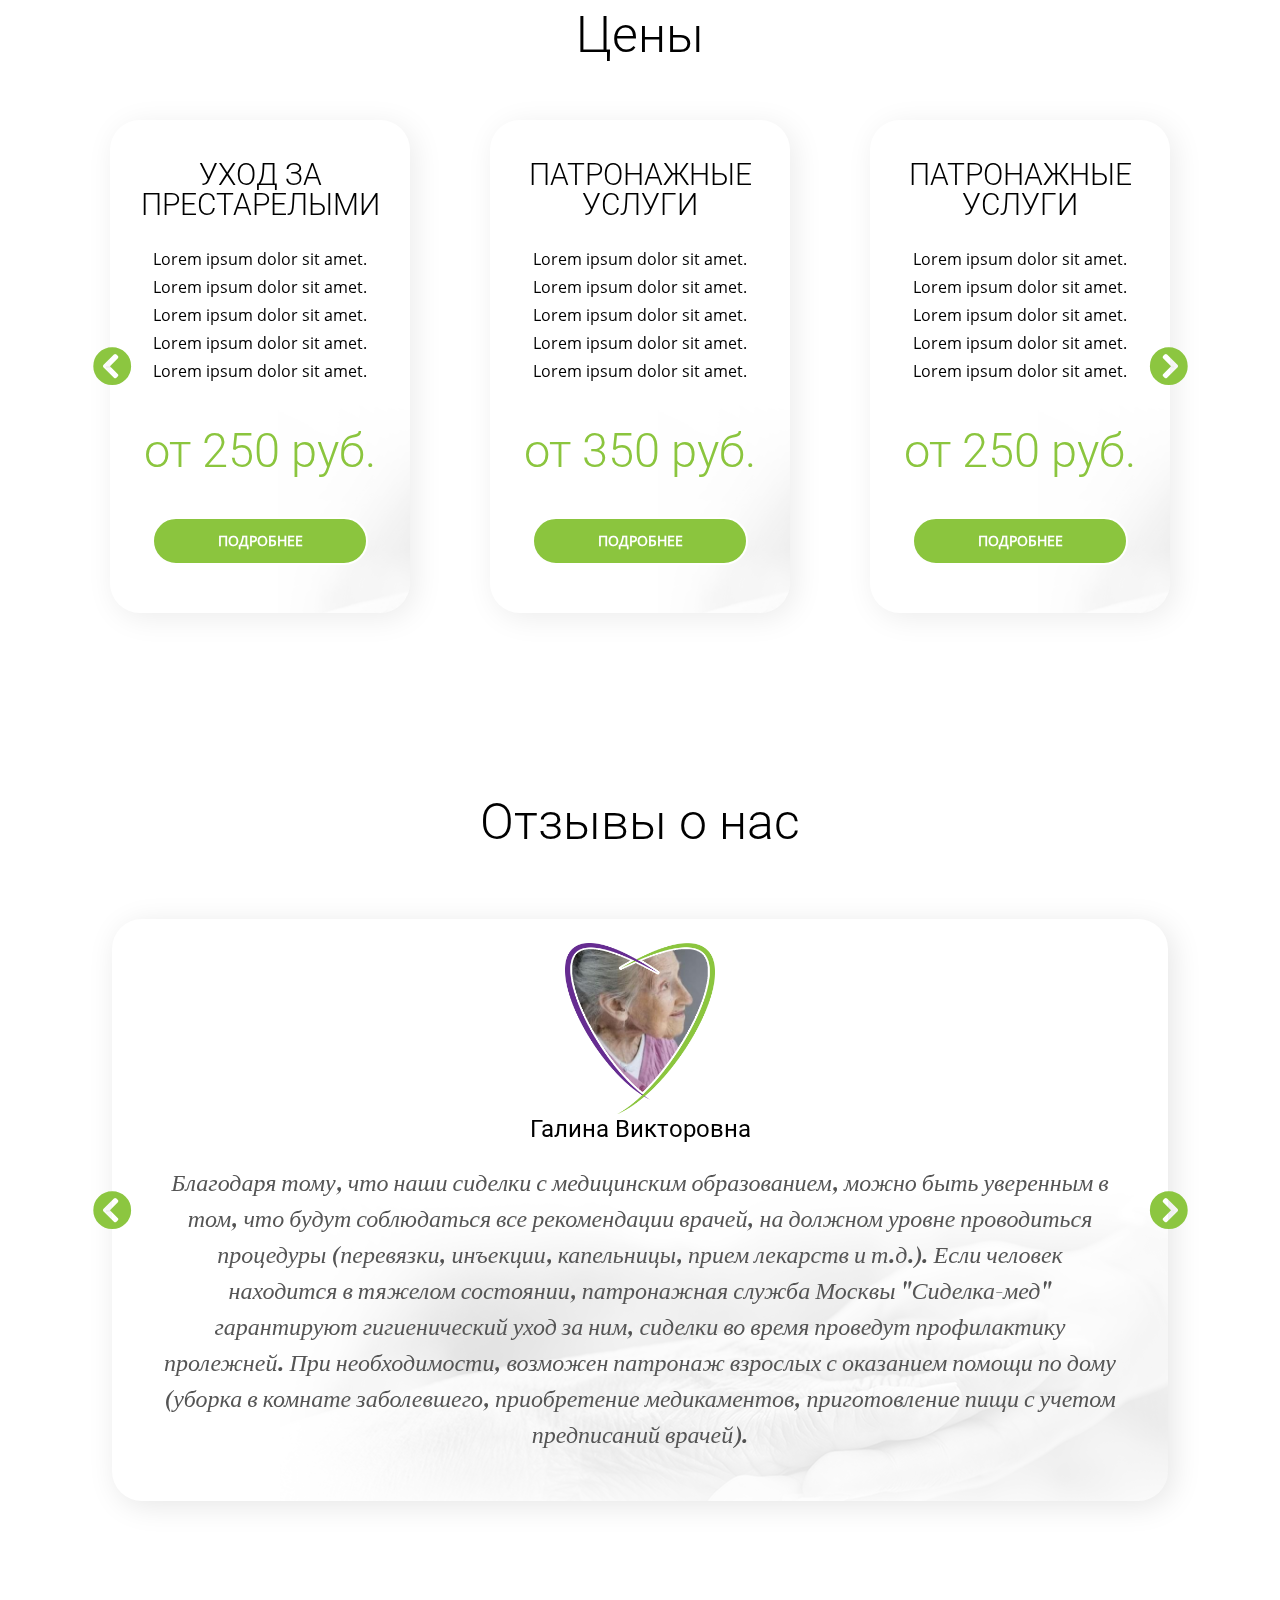
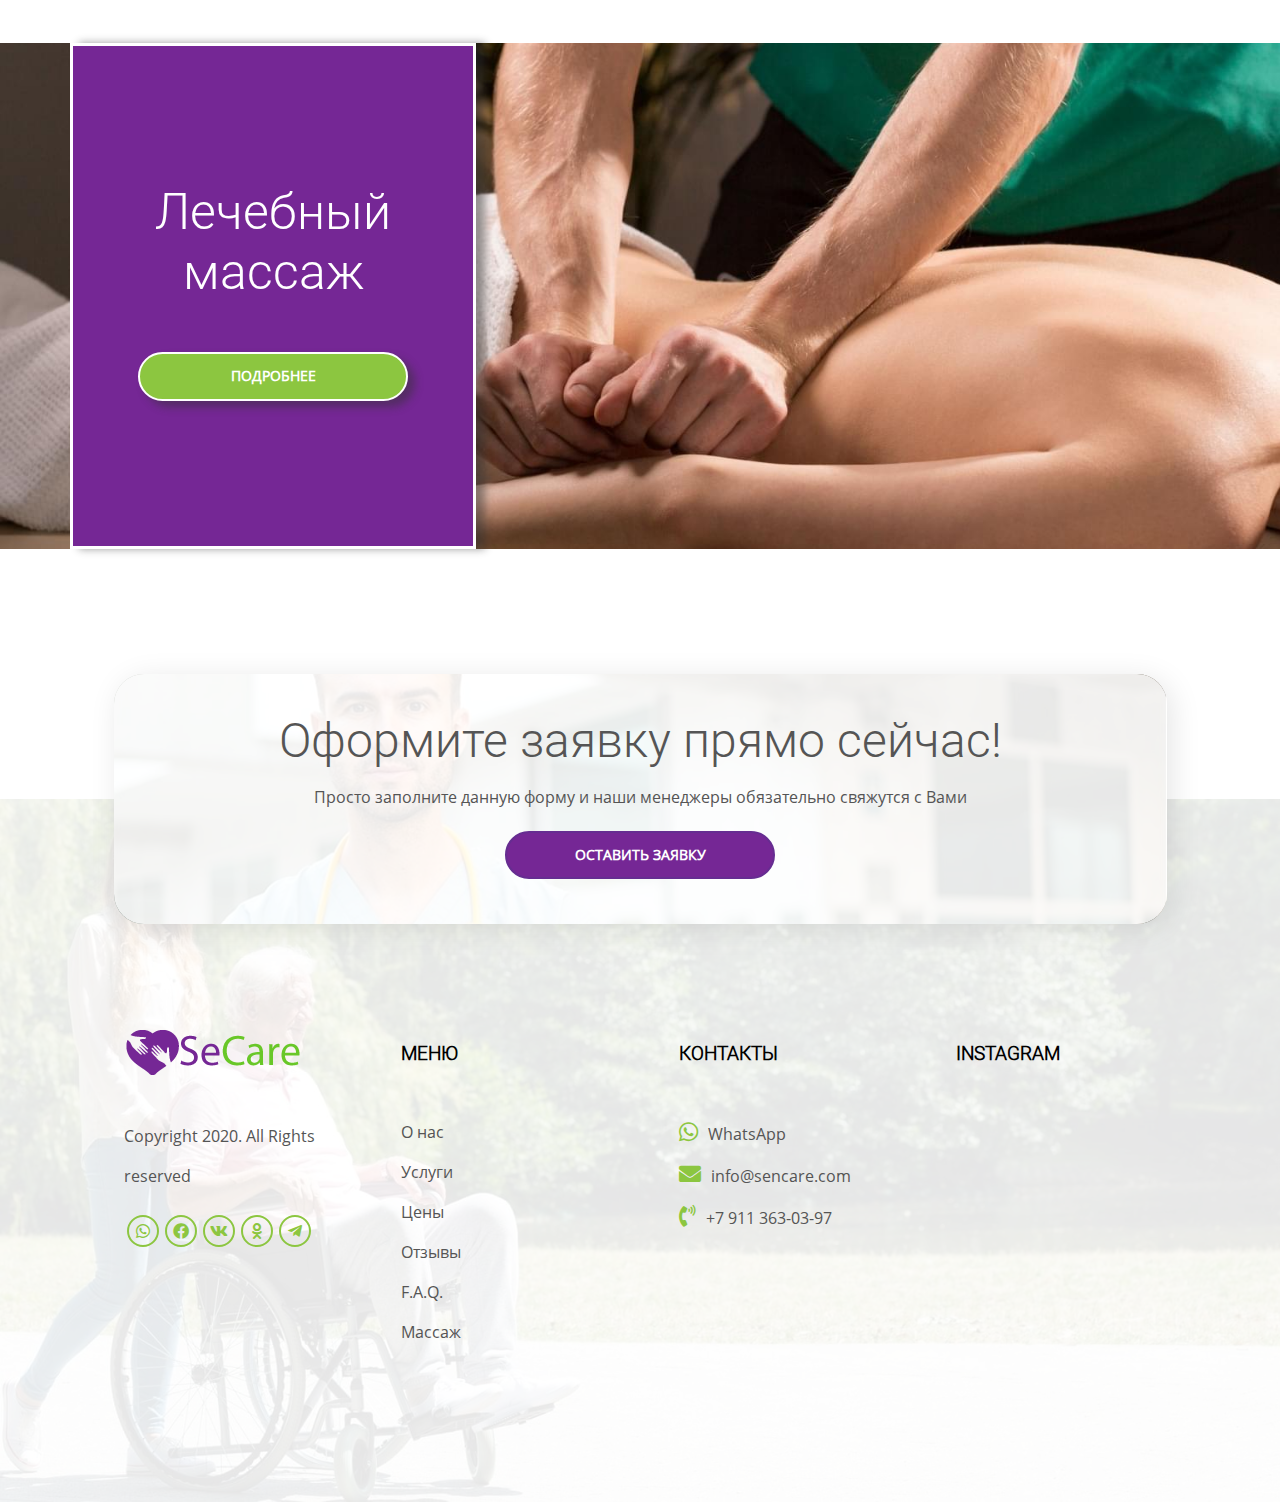
==== commit 2557e4c7: "add index price" ====
--- a/index.html
+++ b/index.html
@@ -7,7 +7,7 @@
     <link rel="icon"  sizes="32x32" href="img/favicon-32x32.png">
     <link rel="icon"  sizes="16x16" href="img/favicon-16x16.png">
     <link rel="stylesheet" href="css/style.min.css">
-    <title>Document</title>
+    <title>ЗАБОТА О ВАШИХ БЛИЗКИХ</title>
 </head>
 <body>
     <div class="wrapper">
@@ -33,12 +33,12 @@
                 </div>
                 <nav class="menu__body">
                     <ul class="menu__list">
-                        <li><a href="#" class="menu__link">О нас</a></li>
-                        <li><a href="#" class="menu__link">Услуги</a></li>
-                            <li><a href="#" class="menu__link">Цены</a></li>
-                            <li><a href="#" class="menu__link">Отзывы</a></li>
+                        <li><a href="#about" class="menu__link">О нас</a></li>
+                        <li><a href="#service" class="menu__link">Услуги</a></li>
+                            <li><a href="#price" class="menu__link">Цены</a></li>
+                            <li><a href="#responses" class="menu__link">Отзывы</a></li>
                             <li><a href="#" class="menu__link">F.A.Q.</a></li>
-                            <li><a href="#" class="menu__link">Массаж</a></li>
+                            <li><a href="#" class="menu__link">Лечебный массаж</a></li>
                     </ul>
                 </nav>
                 <a  data-da="menu__list,9,992" class="header__enter popup-link" href="#popup">Оставить заявку</a>
@@ -169,7 +169,7 @@
       </div>
    </section>
 
-<section class="about section">
+<section id="about" class="about section">
    <div class="about__container _container">
       <div class="section__title section__title-about">
          <h2>О нас</h2>
@@ -192,7 +192,7 @@
    </div>
 </section>
 
-<section class="service">
+<section id="service"  class="service">
    <div class="service__container _container">
       <div class="section__title section__title-service">
          <h2>Вашему близкому человеку нужен постоянный уход?</h2>
@@ -287,7 +287,136 @@
 </section>
 
 
-<section class="responses">
+<section id="price" class="price">
+   <div class="prise__container _container">
+      <div class="section__title section__title-service">
+         <h2>Цены</h2>
+      </div>
+      <div class="price__content">
+         <div class="price__slider">
+
+            <div class="price__item">
+               <div class="price__item-content">
+                  <div class="price__title">
+                     <h2>Патронажные услуги</h2>
+                  </div>
+                  <div class="price__desk">
+                     <ul>
+                        <li>Lorem ipsum dolor sit amet.</li>
+                        <li>Lorem ipsum dolor sit amet.</li>
+                        <li>Lorem ipsum dolor sit amet.</li>
+                        <li>Lorem ipsum dolor sit amet.</li>
+                        <li>Lorem ipsum dolor sit amet.</li>
+                     </ul>
+                  </div>
+                  <div class="price__price">
+                     <p>от 350 <span>руб.</span></p>
+                  </div>
+                  <div class="price__button">
+                     <a href="/price.html" >Подробнее</a>
+                  </div>
+               </div>
+            </div>
+
+            <div class="price__item">
+               <div class="price__item-content">
+                  <div class="price__title">
+                     <h2>Патронажные услуги</h2>
+                  </div>
+                  <div class="price__desk">
+                     <ul>
+                        <li>Lorem ipsum dolor sit amet.</li>
+                        <li>Lorem ipsum dolor sit amet.</li>
+                        <li>Lorem ipsum dolor sit amet.</li>
+                        <li>Lorem ipsum dolor sit amet.</li>
+                        <li>Lorem ipsum dolor sit amet.</li>
+                     </ul>
+                  </div>
+                  <div class="price__price">
+                     <p>от 250 <span>руб.</span></p>
+                  </div>
+                  <div class="price__button">
+                     <a href="/price.html" >Подробнее</a>
+                  </div>
+               </div>
+            </div>
+
+            <div class="price__item">
+               <div class="price__item-content">
+                  <div class="price__title">
+                     <h2>УСЛУГИ СИДЕЛКИ</h2>
+                  </div>
+                  <div class="price__desk">
+                     <ul>
+                        <li>Lorem ipsum dolor sit amet.</li>
+                        <li>Lorem ipsum dolor sit amet.</li>
+                        <li>Lorem ipsum dolor sit amet.</li>
+                        <li>Lorem ipsum dolor sit amet.</li>
+                        <li>Lorem ipsum dolor sit amet.</li>
+                     </ul>
+                  </div>
+                  <div class="price__price">
+                     <p>от 250 <span>руб.</span></p>
+                  </div>
+                  <div class="price__button">
+                     <a href="/price.html" >Подробнее</a>
+                  </div>
+               </div>
+            </div>
+
+            <div class="price__item">
+               <div class="price__item-content">
+                  <div class="price__title">
+                     <h2>УХОД ЗА БОЛЬНЫМИ</h2>
+                  </div>
+                  <div class="price__desk">
+                     <ul>
+                        <li>Lorem ipsum dolor sit amet.</li>
+                        <li>Lorem ipsum dolor sit amet.</li>
+                        <li>Lorem ipsum dolor sit amet.</li>
+                        <li>Lorem ipsum dolor sit amet.</li>
+                        <li>Lorem ipsum dolor sit amet.</li>
+                     </ul>
+                  </div>
+                  <div class="price__price">
+                     <p>от 250 <span>руб.</span></p>
+                  </div>
+                  <div class="price__button">
+                     <a href="/price.html" >Подробнее</a>
+                  </div>
+               </div>
+            </div>
+
+            <div class="price__item">
+               <div class="price__item-content">
+                  <div class="price__title">
+                     <h2>УХОД ЗА ПРЕСТАРЕЛЫМИ</h2>
+                  </div>
+                  <div class="price__desk">
+                     <ul>
+                        <li>Lorem ipsum dolor sit amet.</li>
+                        <li>Lorem ipsum dolor sit amet.</li>
+                        <li>Lorem ipsum dolor sit amet.</li>
+                        <li>Lorem ipsum dolor sit amet.</li>
+                        <li>Lorem ipsum dolor sit amet.</li>
+                     </ul>
+                  </div>
+                  <div class="price__price">
+                     <p>от 250 <span>руб.</span></p>
+                  </div>
+                  <div class="price__button">
+                     <a href="/price.html" >Подробнее</a>
+                  </div>
+               </div>
+            </div>
+
+         </div>
+      </div>
+   </div>
+</section>
+
+
+<section id="responses" class="responses">
    <div class="responses__container _container">
       <div class="section__title section__title-service">
          <h2>Отзывы о нас</h2>
@@ -332,7 +461,20 @@
    </div>
 </section>
 
-
+<section class="massage">
+   <div class="massage__container _container">
+      <div class="massage__block">
+         <div class="massage__block-container">
+            <div class="massage__title">
+               <h2>Лечебный массаж</h2>
+            </div>
+            <div class="hero__button hero__button-massage">
+               <a href="#" >Подробнее</a>
+            </div>
+         </div>
+      </div>
+   </div>
+</section>
 
 
 
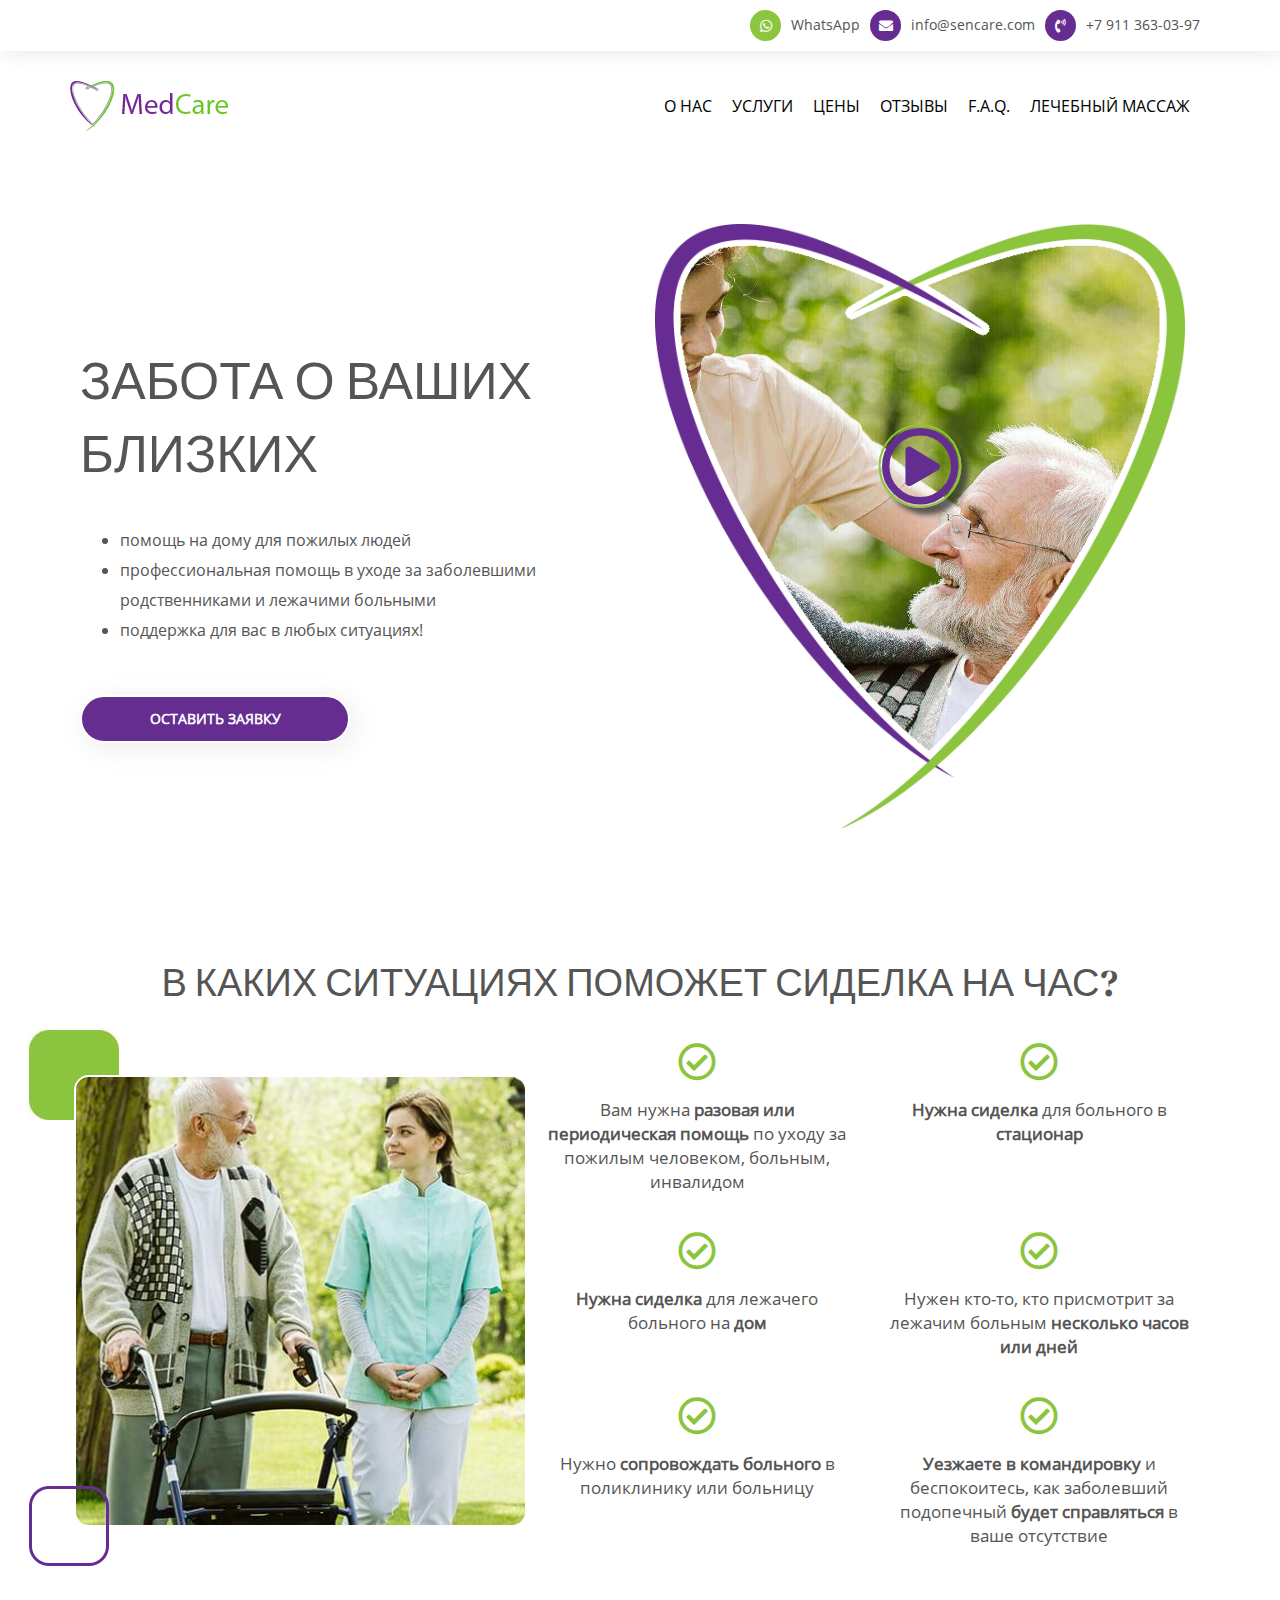
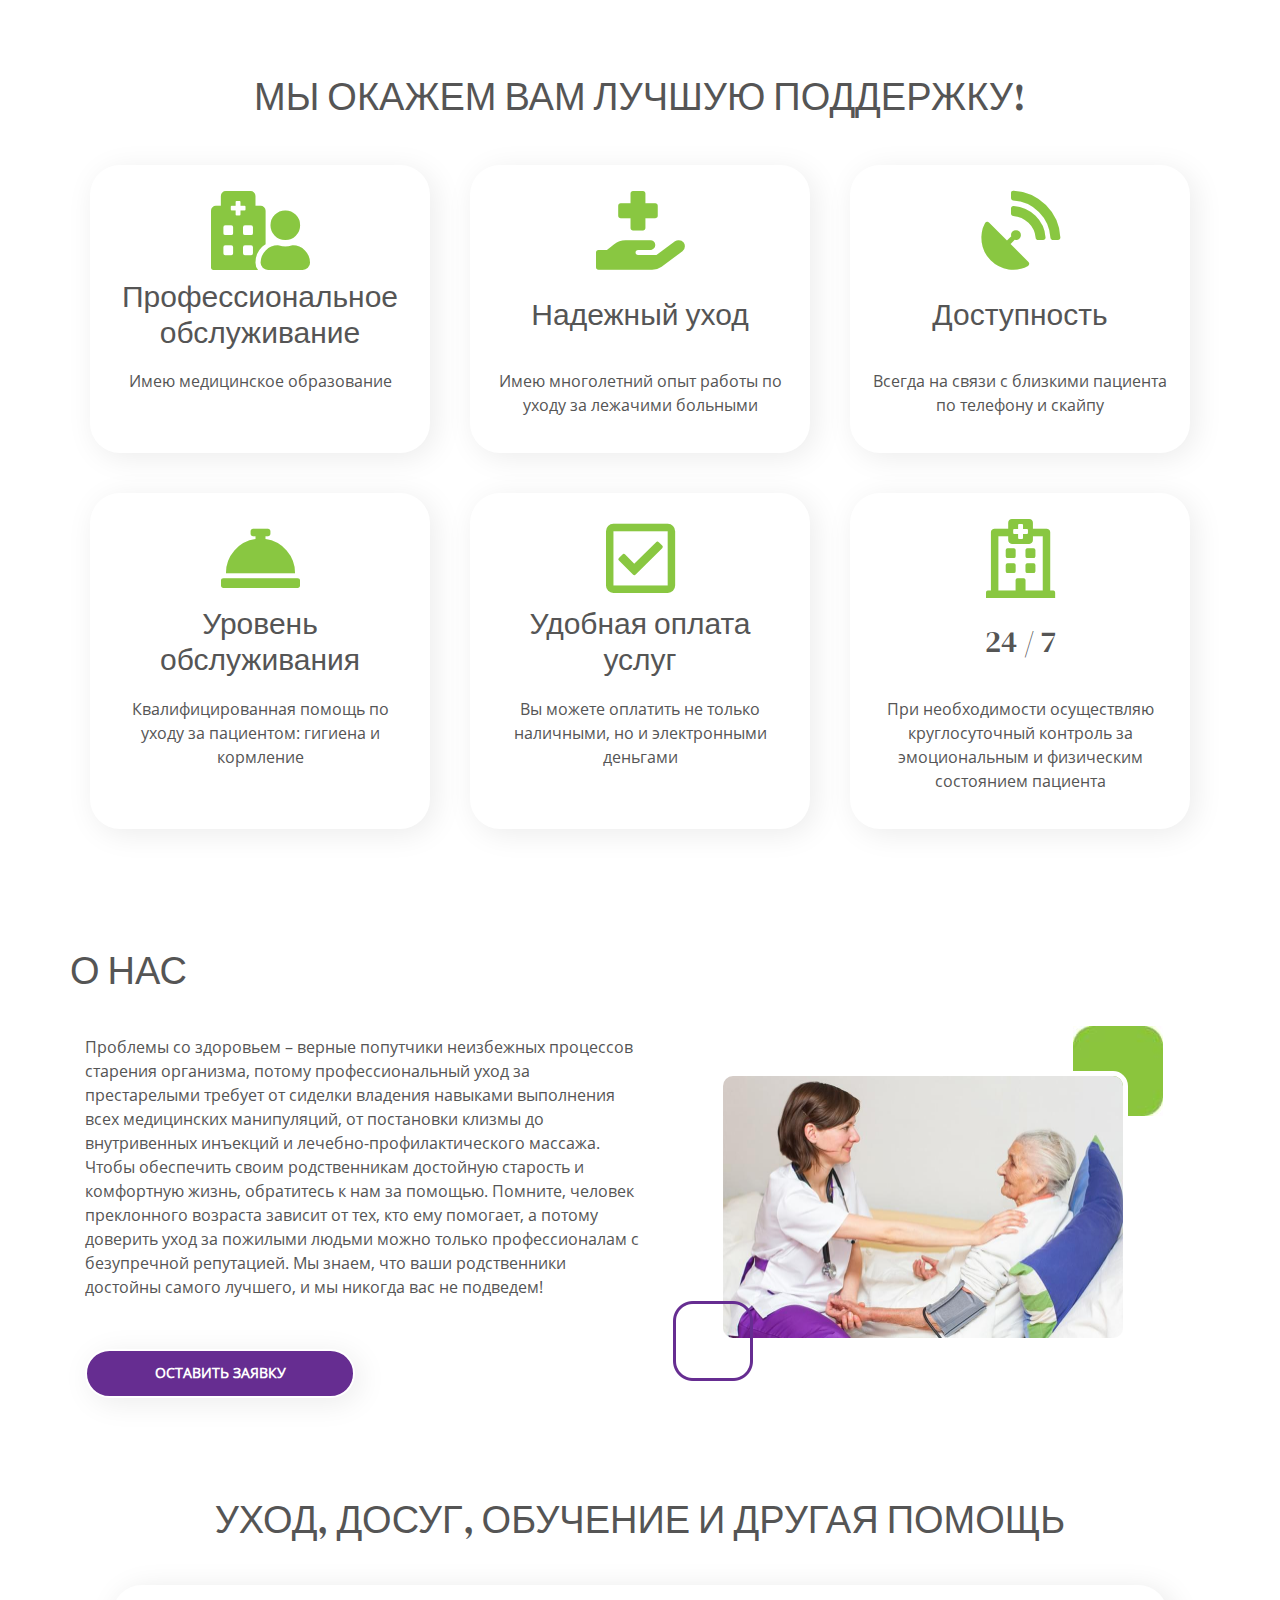
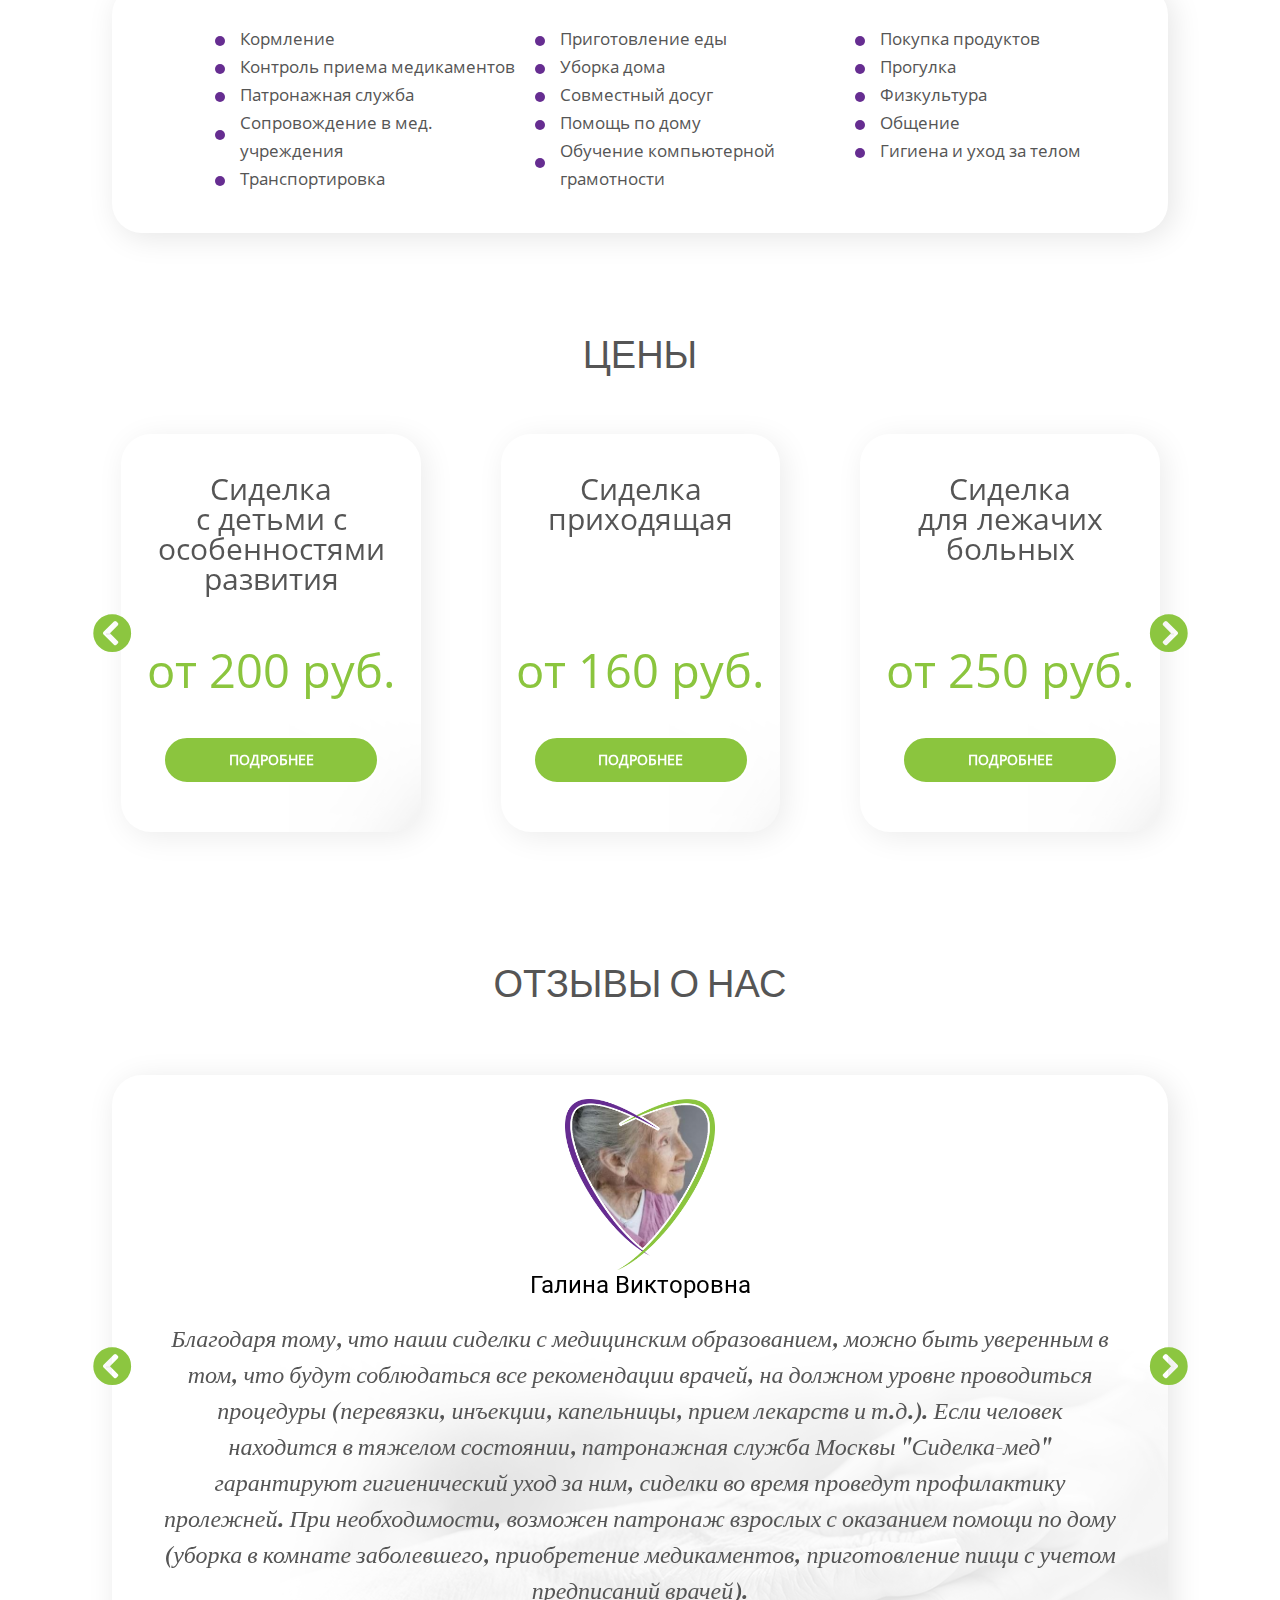
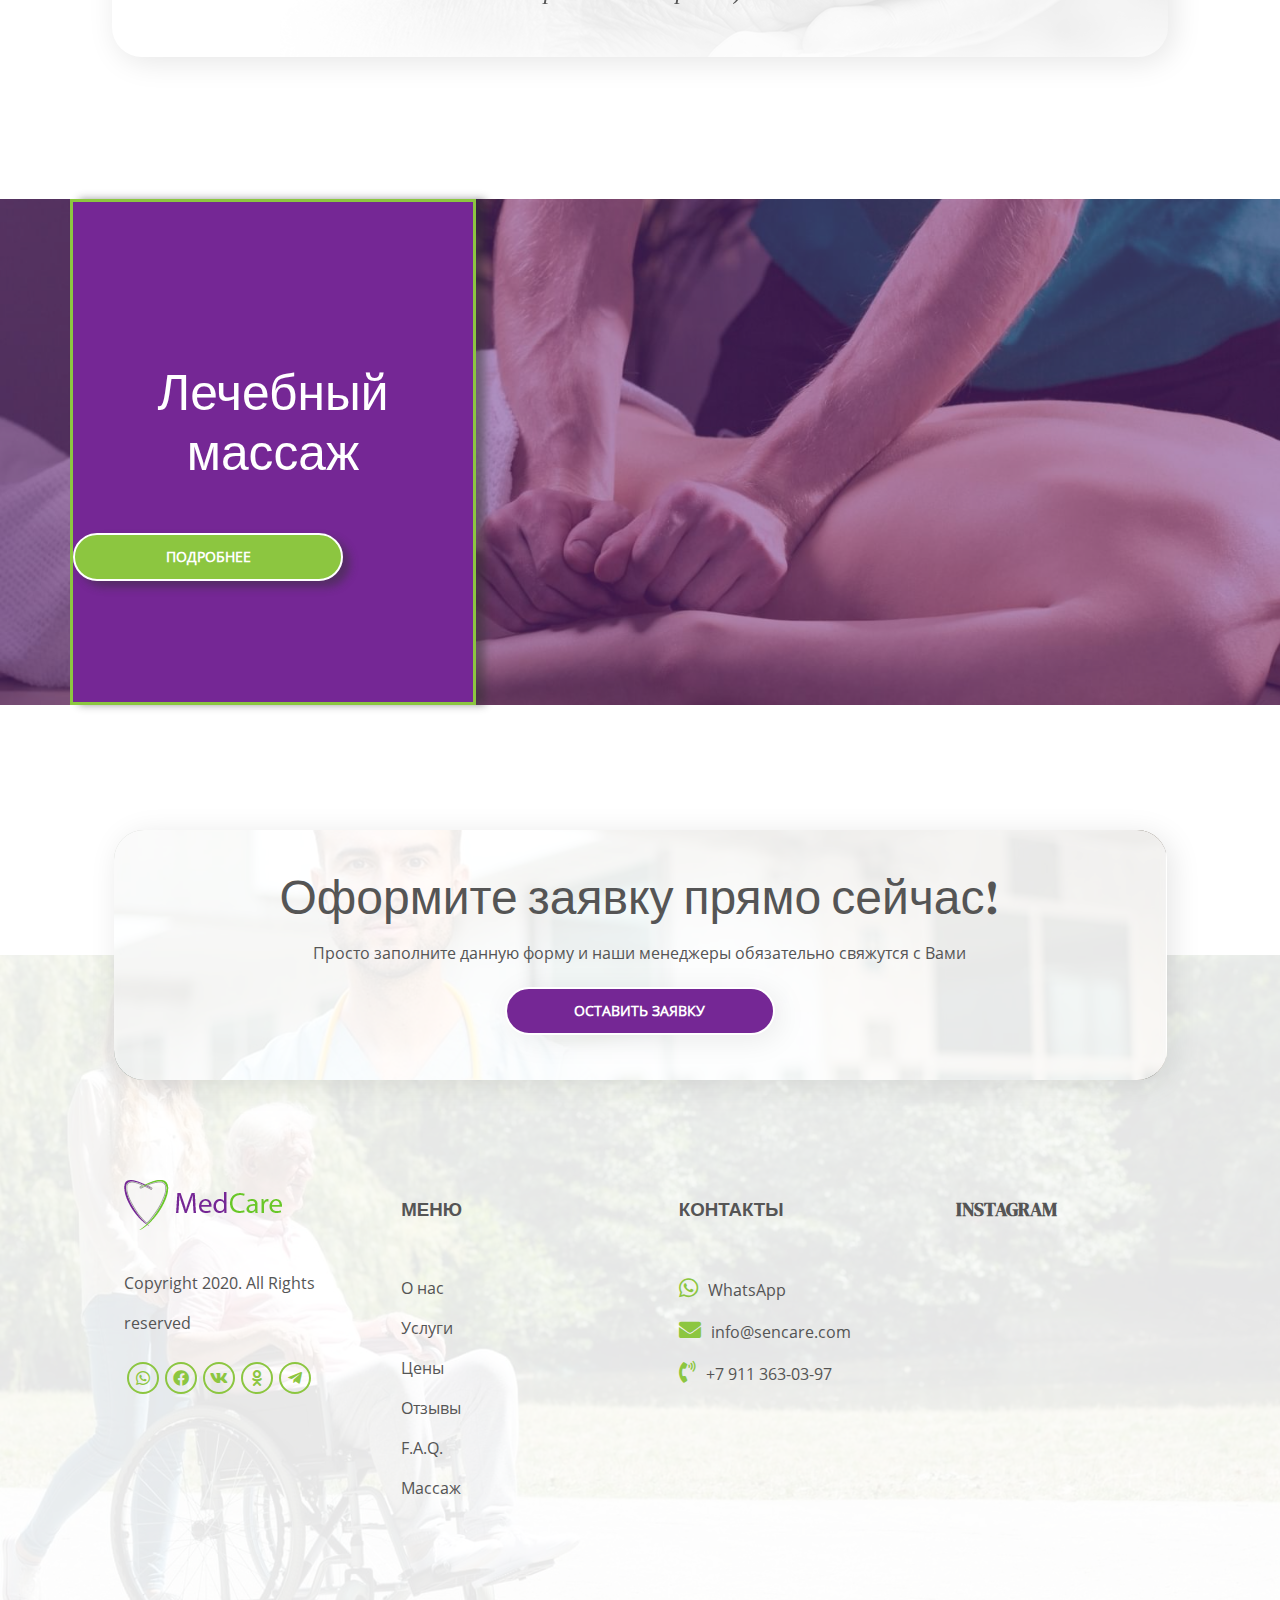
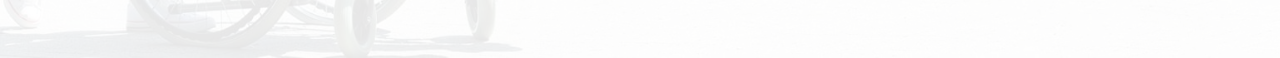
==== commit 43e7c5ad: "add modal, fix error" ====
--- a/index.html
+++ b/index.html
@@ -1,14 +1,16 @@
 <!DOCTYPE html>
 <html lang="ru">
+
 <head>
     <meta charset="UTF-8">
     <meta name="viewport" content="width=device-width, initial-scale=1.0">
     <link rel="apple-touch-icon" sizes="180x180" href="img/apple-touch-icon.png">
-    <link rel="icon"  sizes="32x32" href="img/favicon-32x32.png">
-    <link rel="icon"  sizes="16x16" href="img/favicon-16x16.png">
+    <link rel="icon" sizes="32x32" href="img/favicon-32x32.png">
+    <link rel="icon" sizes="16x16" href="img/favicon-16x16.png">
     <link rel="stylesheet" href="css/style.min.css">
     <title>ЗАБОТА О ВАШИХ БЛИЗКИХ</title>
 </head>
+
 <body>
     <div class="wrapper">
             <header class="header" >
@@ -41,7 +43,6 @@
                             <li><a href="#" class="menu__link">Лечебный массаж</a></li>
                     </ul>
                 </nav>
-                <a  data-da="menu__list,9,992" class="header__enter popup-link" href="#popup">Оставить заявку</a>
             </div>
         </div>
     </header>
@@ -57,7 +58,12 @@
                <h1>Забота о Ваших близких</h1>
             </div>
             <div class="hero__subtitle">
-               <p>Что может включать в себя помощь на дому для пожилых людей, которым уже трудно обслуживать себя, или инвалидов, чьи возможности могут быть ограничены? В первую очередь, это может быть медицинская помощь пожилым людям и инвалидам на дому.</p>
+               <ul>
+                  <li>помощь на дому для пожилых людей</li>
+                  <li>профессиональная помощь в уходе за заболевшими
+                     родственниками и лежачими больными</li>
+                  <li>поддержка для вас в любых ситуациях!</li>
+               </ul>
             </div>
             <div class="hero__button">
                <a href="#popup" class="popup-link">Оставить заявку</a>
@@ -79,6 +85,84 @@
    </div>
    
    
+   <section id="service"  class="service">
+      <div class="service__container _container">
+         <div class="section__title section__title-service">
+            <h2>В каких ситуациях поможет сиделка на час?</h2>
+         </div>
+         <div class="service__items">
+            <div class="service__description">
+               <img src="./img/old-man.jpg" alt="">
+            </div>
+            <div class="service__usl">
+               <div class="service__block">
+                  <div class="service__block-icon">
+                     <i class="far fa-check-circle"></i>
+                  </div>
+                  <div class="service__block-desk">
+                     <p>Вам нужна <strong> разовая или периодическая помощь </strong> по уходу за пожилым человеком, больным, инвалидом</p>
+                  </div>
+                  <div class="service__block-prise">
+                  </div>
+               </div>
+               <div class="service__block">
+                  <div class="service__block-icon">
+                     <i class="far fa-check-circle"></i>
+                  </div>
+                  <div class="service__block-desk">
+                     <p><strong>Нужна сиделка</strong> для больного в <strong>стационар</strong> </p>
+                  </div>
+                  <div class="service__block-prise">
+                  </div>
+               </div>
+               <div class="service__block">
+                  <div class="service__block-icon">
+                     <i class="far fa-check-circle"></i>
+                  </div>
+                  <div class="service__block-desk">
+                     <p><strong>Нужна сиделка</strong> для лежачего больного на <strong>дом</strong></p>
+                  </div>
+                  <div class="service__block-prise">
+                  </div>
+               </div>
+               <div class="service__block">
+                  <div class="service__block-icon">
+                     <i class="far fa-check-circle"></i>
+                  </div>
+                  <div class="service__block-desk">
+                     <p>Нужен кто-то, кто присмотрит за лежачим больным <strong>несколько часов или дней</strong> </p>
+                  </div>
+                  <div class="service__block-prise">
+                  </div>
+               </div>
+               <div class="service__block">
+                  <div class="service__block-icon">
+                     <i class="far fa-check-circle"></i>
+                  </div>
+
+                  <div class="service__block-desk">
+                     <p>Нужно <strong>сопровождать больного</strong>  в поликлинику или больницу</p>
+                  </div>
+                  <div class="service__block-prise">
+                  </div>
+               </div>
+               <div class="service__block">
+                  <div class="service__block-icon">
+                     <i class="far fa-check-circle"></i>
+                  </div>
+                  <div class="service__block-desk">
+                     <p><strong>Уезжаете в командировку</strong> и беспокоитесь, как заболевший подопечный <strong> будет справляться </strong>в ваше отсутствие</p>
+                  </div>
+                  <div class="service__block-prise">
+                  </div>
+               </div>
+            </div>
+         </div>
+      </div>
+   </section>
+
+
+   
    <section class="section offer">
       <div class="offer__container _container">
          <div class="section__title">
@@ -94,7 +178,7 @@
                   <h3>Профессиональное обслуживание</h3>
                </div>
                <div class="offer__items-desk">
-                  <p>Имею высшее медицинское
+                  <p>Имею медицинское
                      образование </p>
                   
                </div>
@@ -108,7 +192,7 @@
                </div>
                <div class="offer__items-desk">
                   <p>Имею многолетний опыт работы
-                     по уходу за сложными лежачими
+                     по уходу за лежачими
                      больными</p>
                </div>
             </div>
@@ -177,7 +261,7 @@
       <div class="about__items">
          <div class="about__item">
             <div class="about__description">
-               <p>Патронажная служба Москвы "Сиделка-мед" - гарантия квалифицированного ухода за больными и пожилыми людьми. Среди наших сотрудников нет случайных работников. Все сиделки с медицинским образованием, обладают необходимыми навыками и профессиональным опытом по уходу за пациентами, независимо от тяжести заболевания, общего состояния здоровья, возраста. Миссия "Сиделка-мед" - реальная помощь тем, кто в ней нуждается.</p>
+               <p>Проблемы со здоровьем – верные попутчики неизбежных процессов старения организма, потому профессиональный уход за престарелыми требует от сиделки владения навыками выполнения всех медицинских манипуляций, от постановки клизмы до внутривенных инъекций и лечебно-профилактического массажа. Чтобы обеспечить своим родственникам достойную старость и комфортную жизнь, обратитесь к нам за помощью. Помните, человек преклонного возраста зависит от тех, кто ему помогает, а потому доверить уход за пожилыми людьми можно только профессионалам с безупречной репутацией. Мы знаем, что ваши родственники достойны самого лучшего, и мы никогда вас не подведем!</p>
             </div>
             <div class="hero__button">
                <a href="#popup" class="popup-link">Оставить заявку</a>
@@ -192,97 +276,43 @@
    </div>
 </section>
 
-<section id="service"  class="service">
-   <div class="service__container _container">
-      <div class="section__title section__title-service">
-         <h2>Вашему близкому человеку нужен постоянный уход?</h2>
-         <p>предлагаем услуги:</p>
-      </div>
-      <div class="service__items">
-         <div class="service__description">
-            <img src="./img/old-man.jpg" alt="">
-         </div>
-         <div class="service__usl">
-            <div class="service__block">
-               <div class="service__block-icon">
-                  <i class="far fa-check-circle"></i>
-               </div>
-               <div class="service__block-title">
-                  <h3>Приготовление пищи</h3>
-               </div>
-               <div class="service__block-desk">
-                  <p>Покупка продуктов, приём пищи по расписанию, соблюдение диеты</p>
-               </div>
-               <div class="service__block-prise">
-               </div>
-            </div>
-            <div class="service__block">
-               <div class="service__block-icon">
-                  <i class="far fa-check-circle"></i>
-               </div>
-               <div class="service__block-title">
-                  <h3>Сопровождение</h3>
-               </div>
-               <div class="service__block-desk">
-                  <p>Безопасные покупки при посещении  медицинских учреждений</p>
-               </div>
-               <div class="service__block-prise">
-               </div>
-            </div>
-            <div class="service__block">
-               <div class="service__block-icon">
-                  <i class="far fa-check-circle"></i>
-               </div>
-               <div class="service__block-title">
-                  <h3>Приём медикаментов</h3>
-               </div>
-               <div class="service__block-desk">
-                  <p>Безопасные покупки при посещении  медицинских учреждений</p>
-               </div>
-               <div class="service__block-prise">
-               </div>
-            </div>
-            <div class="service__block">
-               <div class="service__block-icon">
-                  <i class="far fa-check-circle"></i>
-               </div>
-               <div class="service__block-title">
-                  <h3>Личная гигиена</h3>
-               </div>
-               <div class="service__block-desk">
-                  <p>Безопасные покупки при посещении  медицинских учреждений</p>
-               </div>
-               <div class="service__block-prise">
-               </div>
-            </div>
-            <div class="service__block">
-               <div class="service__block-icon">
-                  <i class="far fa-check-circle"></i>
-               </div>
-               <div class="service__block-title">
-                  <h3>Помощь по дому</h3>
-               </div>
-               <div class="service__block-desk">
-                  <p>Безопасные покупки при посещении  медицинских учреждений</p>
-               </div>
-               <div class="service__block-prise">
-               </div>
-            </div>
-            <div class="service__block">
-               <div class="service__block-icon">
-                  <i class="far fa-check-circle"></i>
-               </div>
-               <div class="service__block-title">
-                  <h3>Дружеское отношение</h3>
-               </div>
-               <div class="service__block-desk">
-                  <p>Безопасные покупки при посещении  медицинских учреждений</p>
-               </div>
-               <div class="service__block-prise">
-               </div>
-            </div>
-         </div>
-      </div>
+<section class="otherhelp">
+   <div class="otherhelp__container _container">
+      <div class="section__title">
+         <h2>Уход, досуг, обучение и другая помощь</h2>
+      </div>
+      <div class="otherhelp__area">
+         <div class="otherhelp__cols">
+             <div class="otherhelp__col">
+                 <ul class="otherhelp__list">
+                     <li class="otherhelp__item">Кормление</li>
+                     <li class="otherhelp__item">Контроль приема медикаментов</li>
+                     <li class="otherhelp__item">Патронажная служба</li>
+                     <li class="otherhelp__item">Сопровождение в мед. учреждения</li>
+                     <li class="otherhelp__item">Транспортировка</li>
+                 </ul>
+             </div>
+             <div class="otherhelp__col">
+                 <ul class="otherhelp__list">
+                     <li class="otherhelp__item">Приготовление еды</li>
+                     <li class="otherhelp__item">Уборка дома</li>
+                     <li class="otherhelp__item">Совместный досуг</li>
+                     <li class="otherhelp__item">Помощь по дому</li>
+                     <li class="otherhelp__item">Обучение компьютерной грамотности</li>
+                 </ul>
+             </div>
+             <div class="otherhelp__col">
+                 <ul class="otherhelp__list">
+                     <li class="otherhelp__item">Покупка продуктов</li>
+                     <li class="otherhelp__item">Прогулка</li>
+                     <li class="otherhelp__item">Физкультура</li>
+                     <li class="otherhelp__item">Общение</li>
+                     <li class="otherhelp__item">Гигиена и уход за телом</li>
+                 </ul>
+             </div>
+         </div>
+     </div>
+
    </div>
 </section>
 
@@ -298,19 +328,13 @@
             <div class="price__item">
                <div class="price__item-content">
                   <div class="price__title">
-                     <h2>Патронажные услуги</h2>
+                     <h2> Cиделка <br> приходящая</h2>
                   </div>
                   <div class="price__desk">
-                     <ul>
-                        <li>Lorem ipsum dolor sit amet.</li>
-                        <li>Lorem ipsum dolor sit amet.</li>
-                        <li>Lorem ipsum dolor sit amet.</li>
-                        <li>Lorem ipsum dolor sit amet.</li>
-                        <li>Lorem ipsum dolor sit amet.</li>
-                     </ul>
+
                   </div>
                   <div class="price__price">
-                     <p>от 350 <span>руб.</span></p>
+                     <p>от 160 <span>руб.</span></p>
                   </div>
                   <div class="price__button">
                      <a href="/price.html" >Подробнее</a>
@@ -321,16 +345,10 @@
             <div class="price__item">
                <div class="price__item-content">
                   <div class="price__title">
-                     <h2>Патронажные услуги</h2>
+                     <h2>Cиделка <br> для лежачих больных</h2>
                   </div>
                   <div class="price__desk">
-                     <ul>
-                        <li>Lorem ipsum dolor sit amet.</li>
-                        <li>Lorem ipsum dolor sit amet.</li>
-                        <li>Lorem ipsum dolor sit amet.</li>
-                        <li>Lorem ipsum dolor sit amet.</li>
-                        <li>Lorem ipsum dolor sit amet.</li>
-                     </ul>
+
                   </div>
                   <div class="price__price">
                      <p>от 250 <span>руб.</span></p>
@@ -344,19 +362,13 @@
             <div class="price__item">
                <div class="price__item-content">
                   <div class="price__title">
-                     <h2>УСЛУГИ СИДЕЛКИ</h2>
+                     <h2>Сиделка <br> с детьми</h2>
                   </div>
                   <div class="price__desk">
-                     <ul>
-                        <li>Lorem ipsum dolor sit amet.</li>
-                        <li>Lorem ipsum dolor sit amet.</li>
-                        <li>Lorem ipsum dolor sit amet.</li>
-                        <li>Lorem ipsum dolor sit amet.</li>
-                        <li>Lorem ipsum dolor sit amet.</li>
-                     </ul>
+
                   </div>
                   <div class="price__price">
-                     <p>от 250 <span>руб.</span></p>
+                     <p>от 150 <span>руб.</span></p>
                   </div>
                   <div class="price__button">
                      <a href="/price.html" >Подробнее</a>
@@ -367,19 +379,13 @@
             <div class="price__item">
                <div class="price__item-content">
                   <div class="price__title">
-                     <h2>УХОД ЗА БОЛЬНЫМИ</h2>
+                     <h2>Сиделка <br> с детьми с особенностями развития</h2>
                   </div>
                   <div class="price__desk">
-                     <ul>
-                        <li>Lorem ipsum dolor sit amet.</li>
-                        <li>Lorem ipsum dolor sit amet.</li>
-                        <li>Lorem ipsum dolor sit amet.</li>
-                        <li>Lorem ipsum dolor sit amet.</li>
-                        <li>Lorem ipsum dolor sit amet.</li>
-                     </ul>
+
                   </div>
                   <div class="price__price">
-                     <p>от 250 <span>руб.</span></p>
+                     <p>от 200 <span>руб.</span></p>
                   </div>
                   <div class="price__button">
                      <a href="/price.html" >Подробнее</a>
@@ -387,28 +393,7 @@
                </div>
             </div>
 
-            <div class="price__item">
-               <div class="price__item-content">
-                  <div class="price__title">
-                     <h2>УХОД ЗА ПРЕСТАРЕЛЫМИ</h2>
-                  </div>
-                  <div class="price__desk">
-                     <ul>
-                        <li>Lorem ipsum dolor sit amet.</li>
-                        <li>Lorem ipsum dolor sit amet.</li>
-                        <li>Lorem ipsum dolor sit amet.</li>
-                        <li>Lorem ipsum dolor sit amet.</li>
-                        <li>Lorem ipsum dolor sit amet.</li>
-                     </ul>
-                  </div>
-                  <div class="price__price">
-                     <p>от 250 <span>руб.</span></p>
-                  </div>
-                  <div class="price__button">
-                     <a href="/price.html" >Подробнее</a>
-                  </div>
-               </div>
-            </div>
+
 
          </div>
       </div>
@@ -604,27 +589,34 @@
 <div id="popup" class="popup">
    <div class="popup__body ">
       <div class="popup__content">
-         <form class="popup__form" action="#">
+         <form id="form" class="popup__form" action="#">
 
             <adiv class="popup__close close-popup">+</adiv>
             <div class="popup__title">
                Напишите нам
             </div>
             <div class="popup__text popup__name">
-               <input type="text" id="fname" name="name" placeholder="Ваше имя">
-            </div>
-            <div class="popup__text popup__email">
-               <input type="text" id="femail" name="phone" placeholder="Ваш телефон">
+               <input type="text" id="fname" name="name" placeholder="Ваше имя" class="form__input rek">
+            </div>
+            <div class="popup__text popup__emails">
+               <input type="text" id="fphone" name="phone" placeholder="Ваш телефон" class="tel form__input rek">
             </div>
             <div class="popup__text popup__submit">
                <button type="submit" class="popup__button">Отправить сообщение</button>
             </div>
+            <div id="resp" class="popup__response">
+               <p>Спасибо за заявку!</p>
+            </div>
          </form>
       </div>
    </div>
 </div>
+
+
     </div>
     <script src="js/script.min.js"></script>
 
 </body>
-</html>+
+</html>
+
